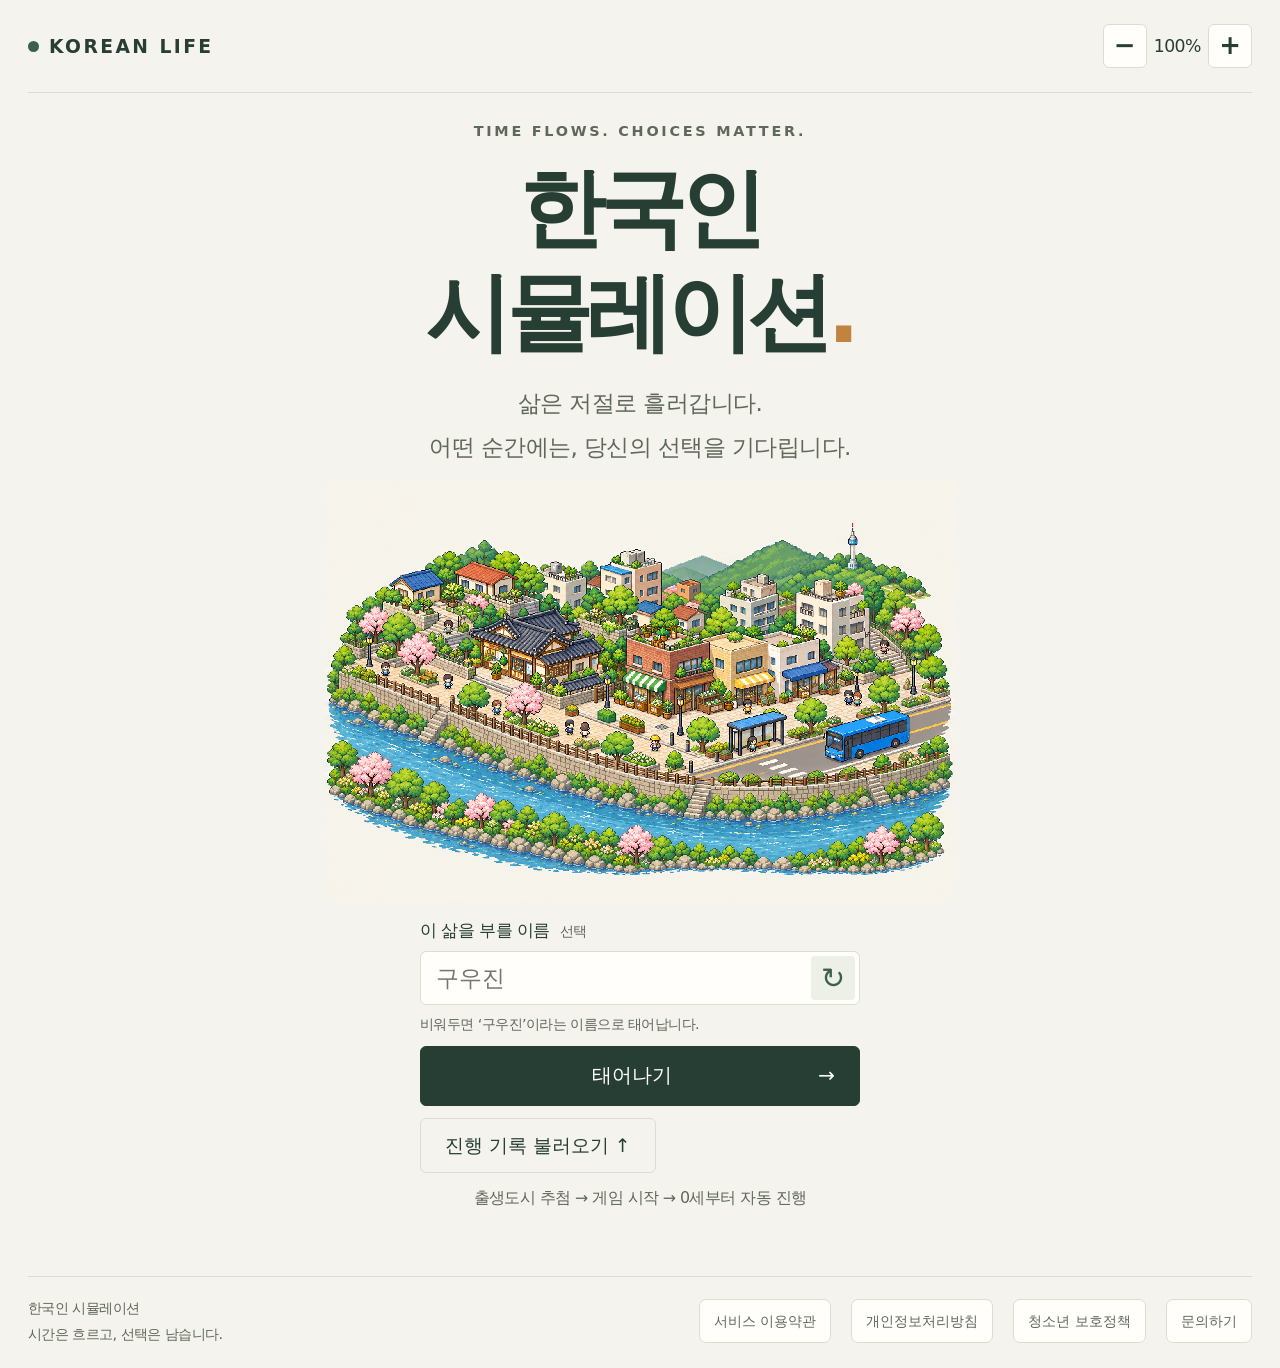
==== site/index.html @ 022fb3e0 "fix: publish reviewed gameplay corrections" ====
<!doctype html>
<html lang="ko"><head><meta charset="utf-8"><meta name="viewport" content="width=device-width,initial-scale=1,viewport-fit=cover"><meta name="theme-color" content="#f5f3ed"><meta name="description" content="시간은 흐르고, 선택은 삶을 바꿉니다. 한국에서 살아가는 자동 진행 인생 시뮬레이션."><title>한국인 시뮬레이션 · Korean Life</title><link rel="stylesheet" href="./style.css?v=review-20261024"><link rel="stylesheet" href="./text-size.css?v=review-20261024"><link rel="stylesheet" href="./life-scene.css?v=review-20261024"><link rel="stylesheet" href="./responsive.css?v=review-20261024"><link rel="stylesheet" href="./career-browser.css?v=review-20261024"><link rel="stylesheet" href="./employment-browser.css?v=review-20261024"><link rel="stylesheet" href="./life-tools.css?v=review-20261024"><link rel="stylesheet" href="./family.css?v=review-20261024"><link rel="stylesheet" href="./household.css?v=review-20261024"><link rel="stylesheet" href="./daily-layout.css?v=review-20261024"><link rel="stylesheet" href="./decision-dialog.css?v=review-20261024"><link rel="stylesheet" href="./economy-ui.css?v=review-20261024"><link rel="stylesheet" href="./save-transfer.css?v=review-20261024"><link rel="stylesheet" href="./formed-family.css?v=review-20261024"><link rel="stylesheet" href="./investment.css?v=review-20261024"><link rel="stylesheet" href="./mobile-dashboard.css?v=review-20261024"><link rel="stylesheet" href="./debt.css?v=review-20261024"><link rel="stylesheet" href="./ux-improvements.css?v=review-20261024"><link rel="stylesheet" href="./focused-life.css?v=review-20261024"><link rel="stylesheet" href="./choice-recommendations.css?v=review-20261024"><link rel="stylesheet" href="./history-digest.css?v=review-20261024"></head>
<body><header><a class="brand" href="./" aria-label="처음으로"><span class="brand-dot"></span>KOREAN LIFE</a><div id="text-size-controls"></div><button class="secondary header-action" id="careers" type="button" aria-haspopup="dialog" disabled>직업 찾아보기</button><button class="secondary header-action" id="about" type="button" aria-haspopup="dialog">서비스 안내</button></header>
<main><section id="asset-load-panel" class="asset-load-panel" role="status"><p id="asset-load-status" aria-live="polite">게임 자료를 준비하고 있습니다.</p><div class="asset-load-actions"><button id="asset-load-retry" class="secondary" type="button" hidden>실패한 자료 다시 받기</button><button id="asset-load-dismiss" class="quiet" type="button" hidden>게임 계속 보기</button></div></section><div id="progress-notices" tabindex="-1" aria-label="진행과 저장 안내"></div><section id="welcome" class="welcome"><div class="eyebrow">TIME FLOWS. CHOICES MATTER.</div><h1>한국인<br>시뮬레이션<span>.</span></h1><p class="intro">삶은 저절로 흘러갑니다.<br>어떤 순간에는, 당신의 선택을 기다립니다.</p><figure class="hero-illustration"><img src="./assets/korean-neighborhood-fullshot-v3.png" width="1536" height="1024" alt="한옥과 동네 가게, 아파트와 나무가 어우러진 강과 양쪽 강둑 전체가 보이는 가상 한국 동네의 도트 픽셀아트 풀샷" fetchpriority="high"></figure>
<div class="start-box"><label for="name">이 삶을 부를 이름 <span>선택</span></label><div class="name-entry"><input id="name" maxlength="16" placeholder="" autocomplete="off" aria-describedby="name-hint"><button class="name-shuffle" id="suggest-name" aria-label="무작위 한글 이름 다시 추천">↻</button></div><p class="name-hint" id="name-hint"></p><div class="start-actions"><button class="primary" id="start" disabled>태어나기 <span>→</span></button><button class="secondary" id="resume" hidden>이전 삶 이어하기</button></div><div class="save-start-actions"><button id="import-save" type="button" class="secondary" aria-haspopup="dialog" disabled>진행 기록 불러오기 ↑</button></div><p class="small">출생도시 추첨 → 게임 시작 → 0세부터 자동 진행</p></div></section>
<section id="birth" class="birth" hidden aria-busy="false" aria-label="출생도시 추첨">
<div class="city-stage"><div class="city-map-wrap"><svg id="city-map" viewBox="0 0 320 240" role="img" aria-labelledby="city-map-title"><title id="city-map-title">출생도시 행정구역 지도</title><image id="city-map-shape" x="0" y="0" width="320" height="240" preserveAspectRatio="xMidYMid meet"></image></svg></div><div class="city-label"><p id="birth-region" class="birth-region">대한민국 어딘가에서</p><h1 id="city-reel" aria-live="off">어디에서 태어날까요?</h1><span class="city-stage-caption" id="birth-name">당신의 첫 번째 주소</span><p class="birth-current-area" id="birth-current-area" hidden></p></div></div>
<div id="birth-result" hidden><div class="birth-stats"><div><span id="birth-probability-label">추첨 확률 · 평균 조출생률 기준</span><strong id="birth-probability"></strong></div><div><span id="birth-weight-label">평균 조출생률 · 주민 1,000명당</span><strong id="birth-population"></strong></div></div>
<div class="birth-details"><div class="birth-details-top"><h2>이 도시를 알아보면</h2></div><p id="birth-features" class="birth-feature-copy"></p></div>
<details class="birth-method"><summary><span id="birth-source-date"></span> · 확률 계산과 집계 기준</summary><p id="birth-method"></p><p>2025년 통계 구역을 사용합니다. 특별·광역시는 구·군 단위, 일반 도는 시·군 단위이며 세종은 1곳, 제주는 행정시 2곳입니다. 인천은 기존 중구·동구·서구를 포함합니다.</p></details>
<button class="primary begin-life" id="begin-life" disabled>게임 시작 <span>→</span></button></div><div class="birth-actions"><button id="birth-redraw" class="quiet" type="button" disabled>다시 추첨하기</button><button id="birth-back" class="quiet birth-back" type="button">시작 화면으로 돌아가기</button></div></section>
<section id="game" hidden>
<div class="clockbar" id="clockbar"><div class="clock-state"><span class="live-dot" id="live-dot"></span><strong id="clock-status">삶이 흐르는 중</strong><button id="clock-help" type="button" class="secondary" hidden></button></div><div class="clock-actions"><button id="pause" class="control">Ⅱ 일시정지</button><div class="speed-group" role="group" aria-label="진행 속도"><button class="speed" data-speed="1" aria-pressed="true">x1</button><button class="speed" data-speed="2" aria-pressed="false">x2</button><button class="speed" data-speed="5" aria-pressed="false">x5</button></div><button id="next" class="control next" type="button">다음 갈림길까지 →</button></div></div>
<div class="journey-meta"><span id="chapter"></span><span id="progress-label"></span></div><div class="progress"><div id="progress"></div></div>
<div class="focused-toolbar"><button id="current-life-task" class="primary" type="button" hidden></button><button id="life-manage-open" class="secondary" type="button" aria-haspopup="dialog">삶 관리</button><button id="all-records-open" class="quiet" type="button" aria-haspopup="dialog">전체 기록</button></div><aside id="milestone-guide" class="milestone-guide" hidden><p id="guide-copy"></p><button id="guide-dismiss" class="quiet" type="button" aria-label="안내 접기">알겠어요</button></aside><div id="injury-care-reminder" class="decision-reminder" hidden><span>부상 대응을 선택할 때까지 시간은 멈춰 있어요.</span><button id="injury-care-reopen" class="secondary" type="button" aria-haspopup="dialog" aria-controls="injury-care-dialog" aria-expanded="false">부상 대응 다시 열기 ›</button></div><div id="decision-reminder" class="decision-reminder" hidden><span>선택할 때까지 시간은 멈춰 있어요.</span><button id="decision-reopen" class="secondary" type="button" aria-haspopup="dialog" aria-controls="decision-dialog" aria-expanded="false">갈림길 다시 열기 ›</button></div><div class="game-grid game-layout"><section class="focused-current"><aside class="profile" aria-label="인물 정보"><div class="profile-identity"><div class="person-heading"><h2 id="person"></h2><span id="person-gender" class="person-gender"></span></div><p id="origin"></p><div class="age"><strong id="age">0</strong><div><b>세</b><span id="month">0개월</span></div></div></div>
<section id="profile-details" class="profile-details" data-default-open="false"><button id="profile-details-toggle" class="profile-details-toggle" type="button" aria-expanded="false" aria-controls="profile-details-content"><span>상태 및 수치 보기</span><span class="details-chevron" aria-hidden="true">⌄</span></button><div id="profile-details-content" class="profile-details-content" hidden><ul id="status-tags"></ul><dl class="life-context"><div><dt>직업</dt><dd id="job"></dd><small id="employment"></small></div><div><dt>현재 거주지</dt><dd id="residence"></dd><small id="housing"></small></div><div><dt>학업</dt><dd><ul id="education"></ul></dd></div></dl>
<ul class="small" id="labor-summary"></ul><p class="small" id="seed"></p><div class="profile-actions"><button class="quiet" id="restart">시작 화면</button><button class="quiet" id="quick-download">진행 기록 저장 ↓</button><button class="quiet" id="game-import-save" type="button" aria-haspopup="dialog" disabled>기록 불러오기·백업 ↑</button></div></div></section></aside><section class="daily-life-panel" aria-label="지금의 일상과 삶의 초점"><section id="life-scene" aria-label="지금 삶의 도트 장면"></section><div class="daily-stats" tabindex="0" role="group" aria-label="건강 만족 배움 관계"><div><span id="health-label">건강</span><strong id="health"></strong><meter id="health-meter" aria-labelledby="health-label" min="0" max="100"></meter></div><div><span id="joy-label">만족</span><strong id="joy"></strong><meter id="joy-meter" aria-labelledby="joy-label" min="0" max="100"></meter></div><div><span id="learn-label">배움</span><strong id="learn"></strong><meter id="learn-meter" aria-labelledby="learn-label" min="0" max="100"></meter></div><div><span id="bond-label">관계</span><strong id="bond"></strong><meter id="bond-meter" aria-labelledby="bond-label" min="0" max="100"></meter></div></div><section class="cash-glance" aria-label="내 소지금"><div><span>내 소지금</span><strong id="personal-cash"></strong><small id="cash-month-change"></small></div><button id="cash-details-open" class="quiet" type="button" aria-haspopup="dialog">내역 보기 ›</button></section><section class="focus-panel"><details id="focus-options"><summary><span>삶의 초점 · <strong id="current-focus-label">균형</strong></span><span class="focus-change-label">변경</span></summary><div class="focus-group" role="group" aria-label="삶의 초점" aria-describedby="focus-description"><button data-focus="balance" aria-pressed="true">균형</button><button data-focus="learning" aria-pressed="false">배움</button><button data-focus="career" aria-pressed="false">일과 성장</button><button data-focus="health" aria-pressed="false">건강</button><button data-focus="relationships" aria-pressed="false">사람들</button></div></details><p id="focus-description" hidden></p><ul id="focus-effects" class="focus-effects" aria-live="polite"></ul></section><section id="health-status-panel" class="health-status-panel" hidden><h3>몸 상태</h3><dl id="health-status-facts" class="finance-facts"></dl><details id="health-history"><summary>부상·회복 기록</summary><ol id="health-history-list" class="health-history-list"></ol></details></section></section></section>
<section id="change-card" class="change-card" hidden><span class="eyebrow">나의 선택이 남긴 변화</span><ul id="changes"></ul></section>

<aside class="recent-panel" aria-labelledby="recent-title"><h3 id="recent-title">최근 소식</h3><ol id="recent-important"></ol><p id="recent-empty" class="small">새로운 일상이 시작되고 있어요.</p></aside>
</div><dialog id="life-manager" class="focused-dialog" aria-labelledby="manager-title"><div class="dialog-top"><h2 id="manager-title" tabindex="-1">삶 관리</h2><button id="manager-close" class="dialog-close" type="button" aria-label="삶 관리 닫기">×</button></div><div class="manager-body"><nav class="manager-tabs" role="tablist" aria-label="관리 분류"><button id="manager-tab-learning" data-manager-group="learning" role="tab" aria-controls="manager-panel-learning" type="button">학업·일</button><button id="manager-tab-living" data-manager-group="living" role="tab" aria-controls="manager-panel-living" type="button">생활</button><button id="manager-tab-family" data-manager-group="family" role="tab" aria-controls="manager-panel-family" type="button">가족</button><button id="manager-tab-assets" data-manager-group="assets" role="tab" aria-controls="manager-panel-assets" type="button">재산</button></nav><section id="manager-panel-learning" data-manager-panel="learning" class="manager-panel" role="tabpanel" aria-labelledby="manager-tab-learning"></section><section id="manager-panel-living" data-manager-panel="living" class="manager-panel" role="tabpanel" aria-labelledby="manager-tab-living"></section><section id="manager-panel-family" data-manager-panel="family" class="manager-panel" role="tabpanel" aria-labelledby="manager-tab-family"></section><section id="manager-panel-assets" data-manager-panel="assets" class="manager-panel" role="tabpanel" aria-labelledby="manager-tab-assets"></section><div id="manager-help"></div><details class="manager-person"><summary>내 상태 자세히 보기</summary><div id="manager-profile"></div></details><details class="manager-record-menu"><summary>기록·저장</summary><div id="manager-save-actions"></div><button id="manager-records-open" class="secondary" type="button">돈의 기록 보기 ›</button></details><details id="life-actions" class="action-drawer" hidden><summary>선택 메뉴 <span id="life-actions-hint">학업 · 가족 · 취미 · 일</span></summary><div class="life-actionbar" role="group" aria-label="일과 능력에 관한 선택"><span class="life-action-label">삶의 선택</span><button id="education-manage" class="quiet" type="button" aria-haspopup="dialog" disabled>학업 관리 ›</button><button class="primary life-action-button" id="employment-open" type="button" aria-haspopup="dialog" disabled>취업·이직</button><button class="secondary life-action-button" id="training-open" type="button" aria-haspopup="dialog" disabled>자격·능력 훈련</button><button id="formed-family-open" type="button" class="secondary life-action-button" aria-haspopup="dialog">결혼·자녀</button><button id="family-open" class="control" type="button" aria-haspopup="dialog">가족 정보</button><button id="spending-open" class="secondary life-action-button" type="button" aria-haspopup="dialog" disabled>돈쓰기</button><button id="hobbies-open" class="secondary life-action-button" type="button" aria-haspopup="dialog" disabled>취미활동</button><button id="military-info-open" class="secondary life-action-button" type="button" aria-haspopup="dialog" hidden>복무 정보</button></div><details id="future-actions" class="future-actions"><summary>앞으로의 선택</summary><ul id="future-actions-list"></ul></details></details><section id="later-life-card" class="decision-recommendation" hidden></section></div></dialog><dialog id="records-dialog" class="focused-dialog records-dialog" aria-labelledby="records-title"><div class="dialog-top"><h2 id="records-title" tabindex="-1">삶의 기록</h2><button id="records-close" class="dialog-close" type="button" aria-label="삶의 기록 닫기">×</button></div><aside class="history-rail" aria-label="생활과 돈의 기록"><section class="timeline-panel" id="timeline-panel" aria-labelledby="timeline-title" tabindex="0"><div class="panel-title"><h3 id="timeline-title">흘러온 시간</h3><span id="history-count"></span></div><ol id="life-feed" class="life-feed"></ol><button class="secondary more" id="more-history" type="button" hidden>이전 기록 더 보기 ↓</button></section><section class="finance-panel" id="finance-panel" aria-labelledby="finance-title" tabindex="0"><div class="panel-title"><h3 id="finance-title">돈의 기록</h3><span id="money-history-count"></span></div><dl id="finance-overview" class="finance-facts"><div><dt>내 소지금</dt><dd id="cash-wallet"></dd></div><div><dt><button id="property-open-title" class="finance-asset-link" type="button" data-investment-tab="property" aria-haspopup="dialog">부동산</button></dt><dd><button id="property-wallet" class="finance-asset-link" type="button" data-investment-tab="property" aria-haspopup="dialog"></button></dd></div><div><dt><button id="investment-open-title" class="finance-asset-link" type="button" data-investment-tab="stock" aria-haspopup="dialog">투자 (주식·펀드)</button></dt><dd><button id="investment-wallet" class="finance-asset-link" type="button" data-investment-tab="stock" aria-haspopup="dialog"></button></dd></div><div><dt>대출금</dt><dd><button id="debt-balance" class="finance-asset-link" type="button" aria-haspopup="dialog" aria-label="대출금 확인 및 상환"></button></dd></div><div><dt>연봉</dt><dd id="income"></dd></div><div><dt>생활비</dt><dd id="living-cost"></dd></div></dl><ol id="money-feed" class="life-feed"></ol><button class="secondary more" id="more-money-history" type="button" hidden>이전 돈 기록 더 보기 ↓</button></section></aside></dialog></section>
<section id="ending" class="ending" hidden><figure class="ending-illustration"><img src="./assets/korean-neighborhood-fullshot-v3.png" width="1536" height="1024" alt="강과 양쪽 강둑 전체가 보이는 한국 동네 도트 픽셀아트 풀샷" loading="lazy"></figure><div class="eyebrow">A LIFE, IN YOUR OWN WORDS</div><p class="ending-age" id="ending-age">삶을 돌아보며</p><h1 id="ending-title"></h1><p id="ending-text"></p><div id="ending-metrics" class="ending-metrics"></div><p id="ending-cause" class="ending-cause" hidden></p><section id="ending-health-panel" class="ending-health-panel" hidden><h3>부상·회복 기록</h3><ol id="ending-health-history" class="health-history-list"></ol><section id="ending-service-settlement" hidden><h4>군복무 적금 정산</h4><dl id="ending-service-settlement-facts" class="finance-facts"></dl></section></section><div id="tags" class="tags"></div><div class="ending-actions"><button id="ending-family-open" class="secondary" type="button" aria-haspopup="dialog">가족 정보</button><button class="primary" id="again">다른 삶 살아보기 →</button><button class="secondary" id="download">나의 이야기 저장 ↓</button><button class="secondary" id="ending-import-save" type="button" aria-haspopup="dialog" disabled>기록 불러오기·백업 ↑</button></div><details class="timeline"><summary>한평생의 기록 펼치기</summary><p id="ending-history-count" class="small"></p><ol id="ending-history"></ol><button id="ending-more-history" class="secondary" type="button" hidden>이전 기록 더 보기 ↓</button></details></section><p id="message" role="status" class="message"></p></main>
<footer><div class="footer-brand"><span>한국인 시뮬레이션</span><span>시간은 흐르고, 선택은 남습니다.</span></div><nav class="footer-policies" aria-label="하단 서비스 정책"><button class="quiet" id="footer-terms" data-policy="terms">서비스 이용약관</button><button class="quiet" id="footer-privacy" data-policy="privacy">개인정보처리방침</button><button class="quiet" id="footer-youth" data-policy="youth">청소년 보호정책</button><button class="quiet" id="footer-contact" data-policy="contact">문의하기</button></nav></footer>
<dialog id="military-info" class="life-tools-dialog" aria-labelledby="military-info-title"><div class="dialog-top"><h2 id="military-info-title" tabindex="-1">복무 정보</h2><button id="military-info-close" class="dialog-close" type="button" aria-label="복무 정보 닫기">×</button></div><div class="life-tool-body"><section id="military-career-summary" hidden><h3>현재 복무 상태</h3><dl id="military-career-facts" class="finance-facts"></dl></section><p id="military-provided-note" class="small" hidden>복무 중 숙식 제공</p><section id="military-pay-summary" class="military-savings" hidden><h4>군 복무 월급</h4><dl id="military-pay-facts" class="finance-facts"></dl><section id="military-payment" hidden><h5>최근 지급 명세</h5><dl id="military-payment-facts" class="finance-facts"></dl></section></section><section id="military-savings-summary" class="military-savings" hidden><h4>군복무 적금</h4><dl id="military-account-facts" class="finance-facts"></dl><section id="military-settlement" hidden><h5 id="military-settlement-title">전역 정산 내역</h5><dl id="military-settlement-facts" class="finance-facts"></dl></section></section></div><section id="service-review-panel" hidden></section></dialog>
<dialog id="decision-dialog" class="decision-dialog" aria-modal="true" aria-labelledby="event-title" aria-describedby="event-text"><div class="decision-dialog-top"><span>삶의 갈림길</span><button id="decision-fold" type="button" class="secondary">− 잠시 접고 게임 보기</button></div><section class="story-card" id="story-card"><div class="card-meta"><span class="card-number" id="card-number"></span><span class="card-state" id="card-state"></span></div><h2 id="event-title" tabindex="-1"></h2><p id="event-text"></p><div id="choices"></div><p id="decision-error" role="alert"></p><div class="flow-note" id="flow-note"><span class="flow-line"></span><span id="flow-copy">다음 계절로 이어지고 있습니다.</span></div></section></dialog>
<dialog id="info" aria-labelledby="policy-title"><div class="dialog-top"><h2 id="policy-title" tabindex="-1">서비스 이용약관</h2><button class="dialog-close" id="close-info" aria-label="팝업 닫기">×</button></div><nav class="policy-tabs" aria-label="서비스 정책"><button data-policy="terms" aria-pressed="true">이용약관</button><button data-policy="privacy" aria-pressed="false">개인정보</button><button data-policy="youth" aria-pressed="false">청소년 보호</button><button data-policy="contact" aria-pressed="false">문의하기</button></nav><div class="policy-content"><div id="policy-copy"></div><section id="terms-appendix"><p>이 게임은 실제 공개 자료와 별도로 만든 가상 규칙을 함께 사용합니다. 사람의 인생을 통계로 판정하거나 성공 순위를 매기지 않습니다.</p><h3>현재 실제 자료가 쓰이는 곳</h3><ul id="source-list"></ul><p id="birth-definition"></p><h3>게임을 위해 정한 값</h3><p>가구 배경, 자동 사건의 빈도, 진학·직업·이사 경로, 소득·생활비·돌봄 비용, 건강·관계 점수와 생활 초점의 효과는 모두 게임용 가정입니다. 시간은 월 단위로 흐르며 중요한 갈림길에서 멈춥니다. 새 삶은 나이대에 진입할 때 국내 생명표의 연간 사망확률 평균으로 가상 사망 여부를 한 번 추첨합니다. 사망 또는 사용자 요청으로 정한 120세 게임 상한에서 마칩니다. 과거 저장 기록은 기존 종료 규칙을 유지합니다. 성별·입영 자격·학교 합격 확률·구체적 질병·개인의 실제 수명·세금·연금을 판정하지 않습니다.</p><p>등록금은 공개 연간 평균과 전공별 게임 배율을 적용해 재학 중 매월 반영합니다. 학업 기간은 경로별 48개월 또는 72개월이며, 복무·학비 준비 휴학 중에는 학업과 납부를 멈춥니다. 장학금·물가 변화는 반영하지 않습니다. 복무 경로는 대상자라는 게임 가정입니다.</p><h3>지도와 삽화</h3><ul id="map-source-list"></ul><p>화면의 동네 삽화는 AI로 생성한 도트 픽셀아트의 가상 풍경입니다. 진행 장면의 캐릭터·복장과 대표 배경은 나이·활동·거주지에 맞춰 바뀌는 연출이며 실제 인물·도시 사진을 뜻하지 않습니다. 출생도시의 실제 사진을 뜻하지 않습니다.</p><p class="small" id="data-version"></p><section aria-labelledby="runtime-status-title"><h3 id="runtime-status-title">공개 자료 갱신</h3><dl id="runtime-update-facts" class="finance-facts"></dl></section></section><section id="contact-actions" hidden><div class="contact-card"><span>운영자</span><strong id="contact-operator"></strong><span>문의 이메일</span><strong id="contact-email"></strong></div><p id="contact-channel-note"></p><a id="contact-mail" class="primary contact-mail" hidden>이메일로 문의하기 ›</a><label class="contact-template-label" for="contact-template">문의 양식</label><textarea id="contact-template" readonly rows="7" aria-describedby="contact-status"></textarea><button class="secondary" id="copy-contact">문의 양식 복사</button><p id="contact-status" class="small" role="status"></p></section></div></dialog>
<dialog id="injury-care-dialog" class="decision-dialog" aria-modal="true" aria-labelledby="injury-care-title" aria-describedby="injury-care-description"><div class="decision-dialog-top"><span>부상 대응</span><button id="injury-care-fold" type="button" class="secondary">− 잠시 접고 게임 보기</button></div><section class="story-card"><h2 id="injury-care-title" tabindex="-1">몸을 돌볼 시간</h2><p id="injury-care-description"></p><div id="injury-care-choices"></div><p id="injury-care-error" role="alert"></p></section></dialog><script type="module" src="./app.mjs?v=review-20261024"></script></body></html>
---- site/style.css ----
:root{--bg:#f5f3ed;--paper:#fffefb;--ink:#263e33;--muted:#5e685b;--line:#dddcd2;--gold:#c2833e;--green:#3c604d}*{box-sizing:border-box}body{margin:0;background:var(--bg);color:var(--ink);font-family:'Pretendard','Noto Sans KR','Malgun Gothic',system-ui,sans-serif;letter-spacing:-.025em}button,input{font:inherit}button,a{-webkit-tap-highlight-color:transparent}button{cursor:pointer}button:disabled{cursor:wait;opacity:.5}a{color:inherit}header{max-width:1160px;margin:auto;padding:28px 36px;display:flex;justify-content:space-between;align-items:center;border-bottom:1px solid var(--line)}.brand{display:flex;gap:10px;align-items:center;font-size:calc(13px * var(--base-text-scale,1.44) * var(--user-text-scale,1));font-weight:800;letter-spacing:.13em;text-decoration:none}.brand-dot{background:var(--green);width:11px;height:11px;border-radius:50%}.quiet{border:0;background:transparent;color:var(--muted);font-size:calc(12px * var(--base-text-scale,1.44) * var(--user-text-scale,1));padding:8px 0;text-decoration:none}.quiet:hover{color:var(--ink)}main{max-width:1088px;margin:auto;padding:48px 0 58px}h1,h2,p{margin-top:0}.eyebrow{font-size:calc(10px * var(--base-text-scale,1.44) * var(--user-text-scale,1));letter-spacing:.19em;font-weight:700;color:var(--muted)}.welcome{text-align:center;max-width:680px;margin:auto}.welcome h1{font-size:calc(clamp(44px,7vw,72px) * var(--base-text-scale,1.44) * var(--user-text-scale,1));line-height:1.18;font-weight:700;letter-spacing:-.065em;margin:26px 0 23px}.welcome h1 span{color:var(--gold)}.intro{font-size:calc(16px * var(--base-text-scale,1.44) * var(--user-text-scale,1));line-height:1.9;color:var(--muted)}.city{width:100%;max-width:560px;margin:-8px auto 16px;color:var(--ink)}.city svg{display:block;width:100%;height:140px}.start-box{max-width:390px;margin:auto}label{font-size:calc(12px * var(--base-text-scale,1.44) * var(--user-text-scale,1));text-align:left;display:block;margin-bottom:9px}label span{font-size:calc(10px * var(--base-text-scale,1.44) * var(--user-text-scale,1));color:var(--muted);margin-left:5px}input{width:100%;padding:12px 15px;border:1px solid var(--line);border-radius:6px;background:var(--paper);color:var(--ink);outline-offset:3px}.start-actions{display:grid;gap:9px;margin-top:12px}.primary{background:var(--ink);color:var(--paper);border:1px solid var(--ink);padding:15px 24px;border-radius:6px;font-size:calc(14px * var(--base-text-scale,1.44) * var(--user-text-scale,1));transition:background .2s}.primary:hover{background:#456451}.primary span{float:right}.secondary{background:transparent;border:1px solid var(--line);padding:14px 24px;border-radius:6px;color:var(--ink);font-size:calc(13px * var(--base-text-scale,1.44) * var(--user-text-scale,1))}.secondary:hover{background:#e9e9df}.small{font-size:calc(11px * var(--base-text-scale,1.44) * var(--user-text-scale,1));color:var(--muted);line-height:1.7;margin-top:12px}.mode{font-size:calc(11px * var(--base-text-scale,1.44) * var(--user-text-scale,1));color:var(--muted);line-height:1.8;margin:30px auto 0;max-width:520px}.journey-meta{display:flex;justify-content:space-between;font-size:calc(12px * var(--base-text-scale,1.44) * var(--user-text-scale,1));color:var(--muted);margin-bottom:12px}.progress{height:3px;background:#e2e3d8;margin-bottom:36px;border-radius:3px}.progress div{height:100%;background:var(--green);transition:width .4s}.game-grid{display:grid;grid-template-columns:230px 1fr;gap:55px}.profile{padding:18px 0}.profile h2{font-size:calc(25px * var(--base-text-scale,1.44) * var(--user-text-scale,1));margin:14px 0 9px;word-break:break-all}.profile>p{font-size:calc(12px * var(--base-text-scale,1.44) * var(--user-text-scale,1));color:var(--muted);line-height:1.8}.age{margin:30px 0;display:flex;align-items:baseline;gap:8px}.age strong{font-size:calc(66px * var(--base-text-scale,1.44) * var(--user-text-scale,1));line-height:1;font-weight:500;letter-spacing:-.07em}.age span{font-size:calc(11px * var(--base-text-scale,1.44) * var(--user-text-scale,1));color:var(--muted)}.metrics{border-top:1px solid var(--line)}.metrics>div{display:grid;grid-template-columns:1fr 1fr;align-items:center;border-bottom:1px solid var(--line);padding:15px 0;gap:8px}.metrics span{font-size:calc(11px * var(--base-text-scale,1.44) * var(--user-text-scale,1));color:var(--muted)}.metrics strong{font-size:calc(14px * var(--base-text-scale,1.44) * var(--user-text-scale,1));text-align:right;font-weight:600}meter{width:100%;height:4px;grid-column:1/3}meter::-webkit-meter-bar{background:#e2e4d8;border:none;border-radius:4px}meter::-webkit-meter-optimum-value{background:#6b8974}.story-card{border:1px solid var(--line);border-radius:10px;background:var(--paper);padding:42px;min-height:475px}.card-number{font-size:calc(11px * var(--base-text-scale,1.44) * var(--user-text-scale,1));color:var(--gold);letter-spacing:.1em}.story h2{font-size:calc(28px * var(--base-text-scale,1.44) * var(--user-text-scale,1));letter-spacing:-.04em;margin:22px 0 18px}.story-card>p{font-size:calc(14px * var(--base-text-scale,1.44) * var(--user-text-scale,1));color:#74796e;line-height:1.9;word-break:keep-all}.choice{display:flex;text-align:left;align-items:center;justify-content:space-between;gap:10px;padding:17px 18px;background:transparent;border:1px solid var(--line);border-radius:6px;width:100%;margin-top:11px;color:var(--ink);transition:all .16s}.choice:hover{border-color:var(--green);background:#f2f5ee;transform:translateY(-1px)}.choice b{font-size:calc(13px * var(--base-text-scale,1.44) * var(--user-text-scale,1));display:block;font-weight:600}.choice small{font-size:calc(10px * var(--base-text-scale,1.44) * var(--user-text-scale,1));display:block;color:var(--muted);line-height:1.6;margin-top:5px}.choice>span:last-child{font-size:calc(18px * var(--base-text-scale,1.44) * var(--user-text-scale,1));color:#8d9b8c}.choice-note{text-align:center;font-size:calc(10px * var(--base-text-scale,1.44) * var(--user-text-scale,1))!important;margin-top:22px;margin-bottom:0}.timeline{margin-top:24px;border-top:1px solid var(--line);padding-top:18px}.timeline summary{font-size:calc(12px * var(--base-text-scale,1.44) * var(--user-text-scale,1));cursor:pointer;color:var(--muted)}.timeline ol{list-style:none;padding:0}.timeline li{font-size:calc(12px * var(--base-text-scale,1.44) * var(--user-text-scale,1));display:grid;grid-template-columns:50px 1fr;gap:15px;padding:13px 0;border-bottom:1px solid var(--line);line-height:1.7}.timeline li span{color:var(--muted)}.timeline li b{font-weight:500}.ending{max-width:720px;margin:auto;text-align:center}.ending-age{font-size:calc(14px * var(--base-text-scale,1.44) * var(--user-text-scale,1));color:var(--muted);margin-top:30px}.ending h1{font-size:calc(42px * var(--base-text-scale,1.44) * var(--user-text-scale,1));line-height:1.5;letter-spacing:-.05em;margin:16px 0 20px}.ending>p{color:var(--muted);font-size:calc(14px * var(--base-text-scale,1.44) * var(--user-text-scale,1));line-height:1.9}.ending-metrics{display:grid;grid-template-columns:repeat(4,1fr);gap:15px;margin:32px 0;padding:26px 0;border-block:1px solid var(--line)}.ending-metrics span{display:block;font-size:calc(11px * var(--base-text-scale,1.44) * var(--user-text-scale,1));color:var(--muted)}.ending-metrics strong{display:block;font-size:calc(22px * var(--base-text-scale,1.44) * var(--user-text-scale,1));margin-top:9px}.tags{display:flex;flex-wrap:wrap;justify-content:center;gap:7px}.tags span{background:#e7eadf;padding:7px 11px;border-radius:20px;font-size:calc(10px * var(--base-text-scale,1.44) * var(--user-text-scale,1))}.ending-actions{display:flex;justify-content:center;gap:12px;margin:30px 0}.ending .timeline{text-align:left}.message{font-size:calc(12px * var(--base-text-scale,1.44) * var(--user-text-scale,1));text-align:center;color:var(--muted);margin:20px 0 0}footer{max-width:1160px;border-top:1px solid var(--line);margin:auto;padding:22px 36px;display:flex;justify-content:space-between;align-items:center;gap:20px;color:var(--muted);font-size:calc(10px * var(--base-text-scale,1.44) * var(--user-text-scale,1))}dialog{border:1px solid var(--line);border-radius:10px;color:var(--ink);background:var(--paper);padding:30px;max-width:660px;width:calc(100% - 32px);max-height:85vh}dialog::backdrop{background:#203c2f66;backdrop-filter:blur(3px)}dialog p,dialog li{font-size:calc(12px * var(--base-text-scale,1.44) * var(--user-text-scale,1));line-height:1.9;color:#697466}dialog h3{font-size:calc(13px * var(--base-text-scale,1.44) * var(--user-text-scale,1));margin:24px 0 10px}.dialog-top{display:flex;align-items:center;justify-content:space-between;gap:20px}.dialog-top h2{font-size:calc(20px * var(--base-text-scale,1.44) * var(--user-text-scale,1));margin:0}button:focus-visible,a:focus-visible,input:focus-visible,summary:focus-visible{outline:3px solid #b79156;outline-offset:4px}[hidden]{display:none!important}@media(max-width:800px){header{padding:20px}main{padding:35px 20px 45px}.game-grid{grid-template-columns:1fr;gap:22px}.profile{padding:0;display:grid;grid-template-columns:1fr auto;gap:0 20px}.profile .eyebrow{grid-column:1}.profile h2{margin:10px 0 5px;font-size:calc(20px * var(--base-text-scale,1.44) * var(--user-text-scale,1))}.profile>p{margin:0}.age{grid-row:1/4;grid-column:2;margin:0;align-items:center}.age strong{font-size:calc(48px * var(--base-text-scale,1.44) * var(--user-text-scale,1))}.age span{max-width:40px;line-height:1.5}.metrics{grid-column:1/3;display:grid;grid-template-columns:repeat(4,1fr);gap:16px;margin-top:20px}.metrics>div{display:flex;flex-direction:column;align-items:flex-start;padding:13px 0;gap:8px;position:relative}.metrics strong{font-size:calc(12px * var(--base-text-scale,1.44) * var(--user-text-scale,1))}.metrics meter{height:3px}.profile .small{margin-top:12px;font-size:calc(9px * var(--base-text-scale,1.44) * var(--user-text-scale,1))}.profile #restart{text-align:right}.story-card{padding:28px 22px;min-height:440px}.story h2{font-size:calc(25px * var(--base-text-scale,1.44) * var(--user-text-scale,1));margin:18px 0}.story-card>p{font-size:calc(13px * var(--base-text-scale,1.44) * var(--user-text-scale,1))}.progress{margin-bottom:24px}.ending h1{font-size:calc(30px * var(--base-text-scale,1.44) * var(--user-text-scale,1))}.ending-metrics{grid-template-columns:repeat(2,1fr)}.ending-actions{flex-direction:column}.welcome h1{font-size:calc(56px * var(--base-text-scale,1.44) * var(--user-text-scale,1))}.city svg{height:115px}footer{padding:20px;gap:10px;flex-wrap:wrap}footer>span:nth-child(2){display:none}}
@media(prefers-reduced-motion:reduce){*{transition:none!important;scroll-behavior:auto!important}}

/* Automatic life dashboard */
main{padding-top:32px}.clockbar{position:sticky;top:0;z-index:4;display:flex;align-items:center;justify-content:space-between;gap:16px;padding:14px 18px;margin-bottom:22px;background:#f5f3edf2;border:1px solid var(--line);border-radius:8px;backdrop-filter:blur(12px)}.clock-state{display:flex;align-items:center;gap:9px;white-space:nowrap}.clock-state strong{font-size:calc(12px * var(--base-text-scale,1.44) * var(--user-text-scale,1));font-weight:600}.live-dot{width:7px;height:7px;border-radius:50%;background:#5e8b65;box-shadow:0 0 0 4px #6d926315;animation:breathe 2s infinite}.live-dot.still{background:var(--gold);animation:none}.clock-actions{display:flex;align-items:center;gap:16px}.control{background:transparent;border:0;padding:7px 3px;font-size:calc(11px * var(--base-text-scale,1.44) * var(--user-text-scale,1));color:var(--ink)}.control:disabled{cursor:default;opacity:.4}.control:hover:not(:disabled){color:var(--gold)}.speed-group{display:flex;border:1px solid var(--line);border-radius:5px;padding:2px;gap:2px}.speed{background:transparent;border:0;border-radius:3px;color:var(--muted);font-size:calc(11px * var(--base-text-scale,1.44) * var(--user-text-scale,1));padding:5px 9px}.speed[aria-pressed=true]{background:var(--ink);color:var(--paper)}.game-grid{grid-template-columns:250px minmax(0,1fr);gap:42px}.age{margin:23px 0;align-items:center;gap:10px}.age>div{display:flex;flex-direction:column;gap:2px}.age>div b{font-size:calc(16px * var(--base-text-scale,1.44) * var(--user-text-scale,1));font-weight:500}.age>div span{font-size:calc(11px * var(--base-text-scale,1.44) * var(--user-text-scale,1))}.profile h2{font-size:calc(24px * var(--base-text-scale,1.44) * var(--user-text-scale,1))}.status-tags{display:flex;gap:5px;flex-wrap:wrap;margin:0 0 18px}.status-tags span{font-size:calc(10px * var(--base-text-scale,1.44) * var(--user-text-scale,1));padding:4px 8px;border-radius:20px;background:#e6ebdf;color:#527051}.life-context{margin:0 0 20px}.life-context>div{padding:10px 0;border-top:1px solid var(--line)}.life-context dt{font-size:calc(10px * var(--base-text-scale,1.44) * var(--user-text-scale,1));color:var(--muted);margin-bottom:5px}.life-context dd{font-size:calc(14px * var(--base-text-scale,1.44) * var(--user-text-scale,1));font-weight:600;margin:0;line-height:1.7}.life-context small{font-size:calc(10px * var(--base-text-scale,1.44) * var(--user-text-scale,1));line-height:1.7;color:var(--muted)}.metrics>div{padding:11px 0}.metrics span small{font-size:calc(8px * var(--base-text-scale,1.44) * var(--user-text-scale,1));opacity:.6;margin-left:3px}.profile-actions{display:flex;justify-content:space-between;gap:10px}.card-meta{display:flex;justify-content:space-between;gap:12px;align-items:center}.card-state{font-size:calc(10px * var(--base-text-scale,1.44) * var(--user-text-scale,1));color:var(--muted);background:#eef0e7;padding:5px 9px;border-radius:15px}.story-card{min-height:245px;padding:32px}.story-card.waiting{border-color:#b6c0ac;background:#fffef9;min-height:430px}.story-card.waiting .card-state{color:#926936;background:#f5edda}.story-card.waiting h2{margin-top:24px}.story h2{font-size:calc(26px * var(--base-text-scale,1.44) * var(--user-text-scale,1))}.story-card>p{font-size:calc(13px * var(--base-text-scale,1.44) * var(--user-text-scale,1))}.flow-note{display:flex;gap:12px;align-items:center;font-size:calc(11px * var(--base-text-scale,1.44) * var(--user-text-scale,1));color:var(--muted);margin-top:24px;padding-top:20px;border-top:1px solid var(--line);line-height:1.8}.flow-line{height:4px;width:28px;border-radius:3px;background:linear-gradient(90deg,#dce5d6,#587e5e,#dce5d6);background-size:200% 100%;animation:flow 1.7s linear infinite;flex-shrink:0}.flow-note.stopped .flow-line{animation:none;background:#c9c9bc}.change-card{padding:20px 23px;background:#eaf0e2;border:1px solid #d7e1cc;border-radius:8px;margin-top:16px}.change-card .eyebrow{font-size:calc(9px * var(--base-text-scale,1.44) * var(--user-text-scale,1));color:#5e7758}.change-card ul{list-style:none;padding:0;margin:10px 0 0;display:flex;flex-wrap:wrap;gap:7px 14px;font-size:calc(11px * var(--base-text-scale,1.44) * var(--user-text-scale,1));line-height:1.8}.focus-panel,.timeline-panel{margin-top:26px;padding-top:22px;border-top:1px solid var(--line)}.panel-title{display:flex;justify-content:space-between;align-items:center;gap:10px}.panel-title h3{font-size:calc(13px * var(--base-text-scale,1.44) * var(--user-text-scale,1));margin:0;font-weight:600}.panel-title>span{font-size:calc(10px * var(--base-text-scale,1.44) * var(--user-text-scale,1));color:var(--muted)}.focus-group{display:flex;gap:7px;flex-wrap:wrap;margin-top:15px}.focus-group button{border:1px solid var(--line);background:transparent;color:var(--muted);padding:8px 13px;font-size:calc(11px * var(--base-text-scale,1.44) * var(--user-text-scale,1));border-radius:20px}.focus-group button[aria-pressed=true]{background:var(--ink);color:var(--paper);border-color:var(--ink)}.focus-panel>p{font-size:calc(11px * var(--base-text-scale,1.44) * var(--user-text-scale,1));color:var(--muted);line-height:1.8;margin:12px 0 0}.life-feed{list-style:none;padding:0;margin:17px 0 0}.life-feed li,.timeline li{display:grid;grid-template-columns:62px minmax(0,1fr);gap:17px;padding:16px 0;border-bottom:1px solid #e2e2d8;font-size:calc(12px * var(--base-text-scale,1.44) * var(--user-text-scale,1));line-height:1.7}.life-feed .when,.timeline .when{font-size:calc(10px * var(--base-text-scale,1.44) * var(--user-text-scale,1));color:var(--muted);padding-top:2px}.life-feed li b,.timeline li b{font-size:calc(12px * var(--base-text-scale,1.44) * var(--user-text-scale,1));font-weight:600}.life-feed li p,.timeline li p{font-size:calc(11px * var(--base-text-scale,1.44) * var(--user-text-scale,1));line-height:1.9;color:var(--muted);margin:5px 0}.life-feed li small,.timeline li small{font-size:calc(10px * var(--base-text-scale,1.44) * var(--user-text-scale,1));line-height:1.8;color:#8a7959}.life-feed li.chosen b::before,.timeline li.chosen b::before{content:'선택';color:#9d753a;background:#eee5cf;padding:2px 5px;margin-right:7px;border-radius:3px;font-size:calc(9px * var(--base-text-scale,1.44) * var(--user-text-scale,1));font-weight:500}.more{display:block;margin:12px auto}.journey-meta{font-size:calc(11px * var(--base-text-scale,1.44) * var(--user-text-scale,1))}.choice small{font-size:calc(11px * var(--base-text-scale,1.44) * var(--user-text-scale,1))}.message{line-height:1.9;max-width:760px;margin:26px auto 0}.ending .timeline li{text-align:left}.ending h1{font-size:calc(38px * var(--base-text-scale,1.44) * var(--user-text-scale,1))}@keyframes breathe{50%{box-shadow:0 0 0 6px #6d926308}}@keyframes flow{to{background-position:200% 0}}@media(max-width:800px){main{padding-top:20px}.clockbar{padding:12px;gap:12px;flex-wrap:wrap;margin-bottom:18px}.clock-state{flex:1}.clock-state strong{font-size:calc(11px * var(--base-text-scale,1.44) * var(--user-text-scale,1))}.clock-actions{gap:10px;flex-wrap:wrap;justify-content:flex-end}.next{font-size:calc(10px * var(--base-text-scale,1.44) * var(--user-text-scale,1))}.speed{padding:5px 8px}.game-grid{grid-template-columns:1fr;gap:23px}.profile{display:block}.profile>.eyebrow{font-size:calc(9px * var(--base-text-scale,1.44) * var(--user-text-scale,1))}.profile h2{font-size:calc(22px * var(--base-text-scale,1.44) * var(--user-text-scale,1));margin-bottom:7px}.profile>p{font-size:calc(11px * var(--base-text-scale,1.44) * var(--user-text-scale,1))}.age{float:right;margin:-75px 0 0;align-items:center}.age strong{font-size:calc(52px * var(--base-text-scale,1.44) * var(--user-text-scale,1))}.age span{max-width:none}.status-tags{margin-top:14px;margin-bottom:13px}.life-context{display:grid;grid-template-columns:1fr 1fr;gap:0 16px;margin-bottom:0}.life-context>div:last-child{grid-column:1/3}.life-context>div{padding:10px 0}.life-context dd{font-size:calc(13px * var(--base-text-scale,1.44) * var(--user-text-scale,1))}.metrics{grid-template-columns:repeat(3,minmax(0,1fr));gap:0 15px;margin-top:4px}.metrics>div{display:grid;grid-template-columns:1fr;gap:6px;padding:12px 0;align-items:start}.metrics strong{text-align:left;font-size:calc(13px * var(--base-text-scale,1.44) * var(--user-text-scale,1))}.metrics meter{grid-column:1;height:4px}.profile .small{font-size:calc(9px * var(--base-text-scale,1.44) * var(--user-text-scale,1));margin-top:10px}.profile-actions{margin-top:5px}.profile-actions button{font-size:calc(11px * var(--base-text-scale,1.44) * var(--user-text-scale,1))}.story-card{padding:25px 21px;min-height:230px}.story-card.waiting{min-height:420px}.story h2{font-size:calc(24px * var(--base-text-scale,1.44) * var(--user-text-scale,1))}.focus-group{gap:6px}.focus-group button{font-size:calc(10px * var(--base-text-scale,1.44) * var(--user-text-scale,1));padding:8px 12px}.life-feed li,.timeline li{grid-template-columns:53px 1fr;gap:12px}.progress{margin-bottom:20px}.ending h1{font-size:calc(29px * var(--base-text-scale,1.44) * var(--user-text-scale,1))}.ending-age{margin-top:20px}.welcome h1{margin-top:22px}.city svg{height:110px}}@media(max-width:430px){.clockbar{display:block}.clock-actions{justify-content:space-between;margin-top:11px;gap:8px}.clock-state{justify-content:center}.clockbar .next{font-size:calc(10px * var(--base-text-scale,1.44) * var(--user-text-scale,1))}.metrics strong{font-size:calc(12px * var(--base-text-scale,1.44) * var(--user-text-scale,1))}.brand{font-size:calc(11px * var(--base-text-scale,1.44) * var(--user-text-scale,1))}.quiet{font-size:calc(11px * var(--base-text-scale,1.44) * var(--user-text-scale,1))}}@media(prefers-reduced-motion:reduce){*{animation:none!important}}

/* A city is drawn once; the reel only reveals the saved result. */
.birth{max-width:690px;margin:20px auto 0;text-align:center;min-height:65vh}.birth-status{font-size:calc(15px * var(--base-text-scale,1.44) * var(--user-text-scale,1));color:var(--muted);margin:22px 0 0}.city-stage{position:relative;min-height:235px;display:flex;flex-direction:column;align-items:center;justify-content:center;margin:16px 0 22px;isolation:isolate}.city-orbit{position:absolute;width:220px;height:220px;border:1px solid #ccd7c4;border-radius:50%;z-index:-1;opacity:.55;box-shadow:0 0 0 28px #e6eadf55,0 0 0 57px #e6eadf33}.birth-region{font-size:calc(12px * var(--base-text-scale,1.44) * var(--user-text-scale,1));color:var(--muted);margin:0 0 15px}.city-stage h1{font-size:calc(clamp(35px,6vw,60px) * var(--base-text-scale,1.44) * var(--user-text-scale,1));line-height:1.35;letter-spacing:-.065em;margin:0;font-weight:700;word-break:keep-all;min-height:1.35em}.city-stage-caption{font-size:calc(10px * var(--base-text-scale,1.44) * var(--user-text-scale,1));letter-spacing:.1em;color:var(--muted);margin-top:18px}.birth:not(.revealed) .city-stage h1{opacity:.7}.birth.revealed .city-orbit{border-color:#b5c6a8;box-shadow:0 0 0 28px #e2e9d955,0 0 0 57px #e2e9d933}.birth-stats{display:grid;grid-template-columns:1fr 1fr;max-width:490px;margin:0 auto 22px;border-block:1px solid var(--line);padding:20px 0}.birth-stats>div+div{border-left:1px solid var(--line)}.birth-stats span{font-size:calc(10px * var(--base-text-scale,1.44) * var(--user-text-scale,1));color:var(--muted);display:block;margin-bottom:10px}.birth-stats strong{font-size:calc(26px * var(--base-text-scale,1.44) * var(--user-text-scale,1));font-weight:600;letter-spacing:-.04em}.birth-stats>div:first-child strong{color:#95703c}.birth-details{max-width:490px;margin:auto;padding:19px 23px;text-align:left;background:var(--paper);border:1px solid var(--line);border-radius:8px}.birth-details-top{display:flex;gap:10px;justify-content:space-between;align-items:center}.birth-details h2{font-size:calc(12px * var(--base-text-scale,1.44) * var(--user-text-scale,1));margin:0;font-weight:600}.birth-details-top>span{font-size:calc(10px * var(--base-text-scale,1.44) * var(--user-text-scale,1));color:var(--muted)}.birth-feature-copy{font-size:calc(12px * var(--base-text-scale,1.44) * var(--user-text-scale,1));line-height:1.85;color:var(--muted);margin:11px 0 0;word-break:keep-all;overflow-wrap:anywhere}.birth-current-area{font-size:calc(11px * var(--base-text-scale,1.44) * var(--user-text-scale,1));line-height:1.7;color:var(--muted);margin:8px 0 0;word-break:keep-all;overflow-wrap:anywhere}.birth-details li{font-size:calc(11px * var(--base-text-scale,1.44) * var(--user-text-scale,1));line-height:1.9;color:var(--muted);padding-left:12px;position:relative;margin:5px 0}.birth-details li::before{content:'·';position:absolute;left:0;color:var(--green)}.birth-method{max-width:490px;margin:16px auto 23px;font-size:calc(10px * var(--base-text-scale,1.44) * var(--user-text-scale,1));line-height:1.9;color:var(--muted);word-break:keep-all}.birth-method>span:first-child{font-weight:600}.begin-life{width:100%;max-width:390px}.birth-wait{margin:12px auto 0;font-size:calc(10px * var(--base-text-scale,1.44) * var(--user-text-scale,1))}.birth.revealed #birth-result{animation:birth-reveal .55s ease both}@keyframes birth-reveal{from{opacity:0;transform:translateY(8px)}to{opacity:1;transform:none}}@media(max-width:800px){.birth{margin-top:10px}.city-stage{min-height:215px}.city-orbit{width:180px;height:180px}.birth-stats strong{font-size:calc(23px * var(--base-text-scale,1.44) * var(--user-text-scale,1))}.birth-details{padding:18px}.birth-method{font-size:calc(9px * var(--base-text-scale,1.44) * var(--user-text-scale,1))}.birth-status{font-size:calc(13px * var(--base-text-scale,1.44) * var(--user-text-scale,1))}.birth-details-top{flex-wrap:wrap}}@media(prefers-reduced-motion:reduce){.birth.revealed #birth-result{animation:none}}

.birth-actions{display:grid;grid-template-columns:repeat(2,minmax(0,1fr));gap:12px;align-items:stretch;width:100%;max-width:440px;margin:18px auto 0}.birth-actions>button{display:block;margin:0;min-width:0}#birth-redraw{background:#e6efdf;border:1px solid #b4c8a5;color:var(--ink)}#birth-redraw:hover:not(:disabled){background:#dbe8d0}.birth-actions>button:disabled{cursor:wait;opacity:.45}
.birth{margin-top:0}.birth-status{margin-top:16px}.city-stage{min-height:180px;margin:8px 0 14px}.city-orbit{width:180px;height:180px}.birth-stats{padding:17px 0;margin-bottom:17px}.birth-details{padding:16px 21px}.birth-method{margin:15px auto 20px}.birth-method summary{cursor:pointer}.birth-method p{margin:9px 0}.birth-method summary:hover{color:var(--ink)}

/* Illustrated welcome, actual boundary silhouettes, and service dialogs. */
.welcome{max-width:900px}.welcome h1{font-size:calc(clamp(44px,6vw,63px) * var(--base-text-scale,1.44) * var(--user-text-scale,1));margin:20px 0 18px}.hero-illustration{margin:8px auto 4px;max-width:780px}.hero-illustration img{display:block;width:100%;height:auto;max-height:330px;object-fit:contain}.intro{margin-bottom:0}.start-box{position:relative}.name-entry{display:flex;position:relative}.name-entry input{padding-right:48px}.name-shuffle{position:absolute;right:5px;top:5px;width:36px;height:36px;background:#edf0e7;border:0;border-radius:4px;font-size:calc(23px * var(--base-text-scale,1.44) * var(--user-text-scale,1));color:var(--green)}.name-shuffle:hover{background:#e1e8d8}.name-hint{font-size:calc(10px * var(--base-text-scale,1.44) * var(--user-text-scale,1));color:var(--muted);margin:7px 0 0;text-align:left;line-height:1.7}.start-actions{margin-top:10px}.city-stage{display:grid;grid-template-columns:270px minmax(0,1fr);gap:20px;text-align:center;min-height:230px;margin:12px auto 16px;max-width:650px}.city-map-wrap{width:100%;border-radius:50%;background:radial-gradient(ellipse,#e7ecdc99 0,#e7ecdc33 50%,transparent 72%)}#city-map{display:block;width:100%;height:230px;overflow:visible}.city-label{min-width:0}.city-label h1{font-size:calc(clamp(33px,4vw,52px) * var(--base-text-scale,1.44) * var(--user-text-scale,1));line-height:1.35}.city-stage-caption{display:block}.birth:not(.revealed) .city-stage h1{opacity:1}.map-symbols{position:absolute;width:0;height:0;overflow:hidden;pointer-events:none}.footer-brand{display:flex;flex-direction:column;gap:7px}.footer-policies{display:flex;gap:22px;flex-wrap:wrap;justify-content:flex-end}.footer-policies .quiet{font-size:calc(10px * var(--base-text-scale,1.44) * var(--user-text-scale,1))}footer{align-items:center;gap:25px}dialog{padding:0;max-width:730px;max-height:85vh;border-radius:14px;box-shadow:0 18px 80px #142b2340}dialog::backdrop{background:#10261d99;backdrop-filter:blur(4px)}.dialog-top{position:sticky;top:0;z-index:2;padding:21px 28px 15px;background:var(--paper);border-bottom:1px solid var(--line)}.dialog-top h2{font-size:calc(20px * var(--base-text-scale,1.44) * var(--user-text-scale,1));line-height:1.5}.dialog-close{display:grid;place-items:center;flex:none;width:36px;height:36px;border:1px solid var(--line);background:var(--paper);border-radius:50%;font-size:calc(26px * var(--base-text-scale,1.44) * var(--user-text-scale,1));line-height:1;color:var(--ink)}.dialog-close:hover{background:#e9eddf}.policy-tabs{display:flex;gap:6px;padding:14px 28px 0;flex-wrap:wrap}.policy-tabs button{font-size:calc(11px * var(--base-text-scale,1.44) * var(--user-text-scale,1));border:1px solid var(--line);background:transparent;padding:8px 12px;color:var(--muted);border-radius:20px}.policy-tabs button[aria-pressed=true]{color:var(--paper);background:var(--ink);border-color:var(--ink)}.policy-content{padding:10px 28px 28px}.policy-content h3{margin:23px 0 8px}.policy-content p{margin:7px 0;word-break:keep-all}.policy-notice{padding:13px 16px;background:#edf1e6;border-radius:7px}.policy-content a{text-underline-offset:3px}.policy-content ul{padding-left:19px}.policy-content #terms-appendix{border-top:1px solid var(--line);margin-top:25px;padding-top:15px}.policy-content #source-list li,.policy-content #map-source-list li{margin-bottom:10px}.contact-card{padding:17px;border:1px solid var(--line);border-radius:8px;display:grid;grid-template-columns:100px 1fr;gap:12px;margin:20px 0}.contact-card span{font-size:calc(11px * var(--base-text-scale,1.44) * var(--user-text-scale,1));color:var(--muted)}.contact-card strong{font-size:calc(12px * var(--base-text-scale,1.44) * var(--user-text-scale,1));word-break:break-all}.contact-mail{display:inline-block;text-decoration:none;margin:15px 8px 0 0;font-size:calc(12px * var(--base-text-scale,1.44) * var(--user-text-scale,1))}.policy-content .secondary{font-size:calc(12px * var(--base-text-scale,1.44) * var(--user-text-scale,1));margin-top:15px}.ending::before{content:'';display:block;width:100%;height:145px;margin:0 auto 27px;border-radius:10px;background:url('./assets/korean-neighborhood-pixel-v2.png') center 64% / cover no-repeat}
@media(max-width:800px){.hero-illustration{margin:12px -14px 5px}.hero-illustration img{max-height:250px}.welcome h1{font-size:calc(51px * var(--base-text-scale,1.44) * var(--user-text-scale,1))}.city-stage{grid-template-columns:1fr;gap:0;min-height:0;max-width:400px;margin:12px auto 17px}.city-map-wrap{max-width:260px;margin:auto}#city-map{height:185px}.city-label h1{font-size:calc(42px * var(--base-text-scale,1.44) * var(--user-text-scale,1))}.birth-region{margin-bottom:8px}.city-stage-caption{margin-top:9px}.city-label{margin-top:1px}.city-stage{display:flex;flex-direction:column}.footer-policies{gap:8px 17px;justify-content:flex-start}.footer-brand{width:100%}footer{align-items:flex-start;gap:14px}.dialog-top{padding:17px 19px 12px}.dialog-top h2{font-size:calc(17px * var(--base-text-scale,1.44) * var(--user-text-scale,1))}.policy-tabs{padding:13px 19px 0;gap:5px}.policy-tabs button{font-size:calc(10px * var(--base-text-scale,1.44) * var(--user-text-scale,1));padding:7px 10px}.policy-content{padding:8px 19px 22px}.contact-card{grid-template-columns:80px 1fr}.policy-content p,.policy-content li{font-size:calc(11px * var(--base-text-scale,1.44) * var(--user-text-scale,1))}.ending::before{height:100px}}@media(prefers-reduced-motion:reduce){.hero-illustration,.city-map-wrap{animation:none}}

.contact-template-label{margin-top:18px;font-size:calc(11px * var(--base-text-scale,1.44) * var(--user-text-scale,1));color:var(--muted)}#contact-template{width:100%;resize:vertical;border:1px solid var(--line);border-radius:6px;padding:13px;font-family:inherit;font-size:calc(11px * var(--base-text-scale,1.44) * var(--user-text-scale,1));line-height:1.9;color:var(--ink);background:#f7f7f0}

/* Keep generated pixel art crisp when displayed at game size. */
.hero-illustration img,.ending::before{image-rendering:pixelated}

/* Full-frame art keeps the river and both banks visible at every size. */
.hero-illustration{max-width:900px;margin:8px auto 18px}.hero-illustration img{width:100%;height:auto;max-height:none;object-fit:contain}.ending::before{display:none}.ending-illustration{margin:0 0 24px}.ending-illustration img{display:block;width:100%;height:auto;object-fit:contain;image-rendering:pixelated}.clockbar,.clock-actions,.journey-meta,.panel-title{flex-wrap:wrap}.profile,.story{min-width:0}.metrics strong{overflow-wrap:anywhere}.policy-tabs button,.footer-policies .quiet{white-space:normal}.city-label h1{overflow-wrap:anywhere}
@media(max-width:800px){.hero-illustration{margin:10px 0 18px}.hero-illustration img{max-height:none}.clock-actions{gap:8px}.clockbar{position:relative}.metrics{grid-template-columns:repeat(2,minmax(0,1fr))}.metrics>div{min-width:0}.birth-stats{gap:8px}.birth-stats strong{overflow-wrap:anywhere}.birth-details-top{align-items:flex-start}.city-label h1{font-size:calc(clamp(28px,9vw,42px) * var(--base-text-scale,1.44) * var(--user-text-scale,1))}.policy-tabs{gap:8px}.contact-card{grid-template-columns:1fr}header .brand{flex:1 1 auto}header #about{flex:0 1 auto}}
/* Large text stays in document flow; the scene remains visible first on mobile. */
@media(max-width:800px){.game-grid{display:flex;flex-direction:column;gap:22px}.story{display:contents}#life-scene{order:0}.profile{order:1;display:block}.profile .age{float:none;margin:18px 0;display:flex;align-items:center}.profile .age span{max-width:none}.profile .metrics{display:grid;grid-template-columns:repeat(2,minmax(0,1fr))}.profile-actions{flex-wrap:wrap}.story-card{order:2}.change-card{order:3}.focus-panel{order:4}.timeline-panel{order:5}}

/* Explicit actions and a readable history rail. Higher specificity keeps this
   layer compatible with the existing responsive stylesheet loaded afterwards. */
button.quiet{border:1px solid var(--line);border-radius:7px;background:var(--paper);padding:10px 14px;min-height:44px;line-height:1.45}
header .header-action{min-height:44px;padding:10px 16px;background:var(--paper);font-weight:600;line-height:1.45;text-align:center}
#game .clock-actions>.control{min-height:44px;padding:10px 14px;border:1px solid #cbd3c5;border-radius:6px;background:var(--paper);font-size:calc(12px * var(--base-text-scale,1.44) * var(--user-text-scale,1));font-weight:600;line-height:1.45}
#game .clock-actions>#next{background:#e8efe1;border-color:#a9b99c;color:var(--ink)}
#game .clock-actions>#month-next{flex:0 1 auto}
.life-actionbar{display:flex;flex-wrap:wrap;align-items:center;gap:10px 12px;margin:18px 0 24px;padding:14px 16px;border:1px solid var(--line);border-radius:8px;background:#edf1e7;min-width:0}
.life-action-label{font-size:calc(11px * var(--base-text-scale,1.44) * var(--user-text-scale,1));font-weight:700;color:var(--muted);margin-right:auto;overflow-wrap:anywhere}
.life-actionbar .life-action-button{min-height:46px;padding:11px 18px;font-size:calc(13px * var(--base-text-scale,1.44) * var(--user-text-scale,1));font-weight:600;line-height:1.5;white-space:normal;overflow-wrap:anywhere;min-width:0}
.life-actionbar .secondary{background:var(--paper);border-color:#bbc8b2}
#game .game-grid.game-layout>.timeline-panel{min-width:0;border:1px solid var(--line);border-radius:10px;padding:18px;background:var(--paper);overflow-wrap:anywhere}
#game .game-grid.game-layout>.timeline-panel:focus-visible{outline:3px solid #b79156;outline-offset:4px}
#game .timeline-panel .panel-title{align-items:flex-start;gap:6px 10px}
#game .timeline-panel .panel-title h3{font-size:calc(14px * var(--base-text-scale,1.44) * var(--user-text-scale,1));line-height:1.5}
#game .timeline-panel>.small{margin:10px 0 14px}
#game .timeline-panel .life-feed{margin:0;padding:0;list-style:none}
#game .timeline-panel .life-feed li{grid-template-columns:48px minmax(0,1fr);gap:10px;padding-block:14px;line-height:1.7}
#game .timeline-panel .life-feed li:first-child{padding-top:6px}
#game .timeline-panel .life-feed .when{font-size:calc(10px * var(--base-text-scale,1.44) * var(--user-text-scale,1));line-height:1.65}
#game .timeline-panel .more{width:100%;margin-top:14px;padding:10px 12px;font-size:calc(11px * var(--base-text-scale,1.44) * var(--user-text-scale,1));line-height:1.5}

@media(max-width:1023px){
  #game .game-grid.game-layout>.timeline-panel{position:static;height:auto;max-height:none;overflow:visible;grid-column:auto;grid-row:auto;margin-top:0}
}
@media(max-width:599px){
  header .header-action{flex:1 1 120px;padding:10px 12px}
  #game .clock-actions>.control{flex:1 1 125px;text-align:center;padding-inline:10px}
  #game .clock-actions>#month-next{flex:1 1 125px}
  #game .clock-actions>#next{flex:1 1 100%}
  .life-actionbar{gap:10px;padding:12px}
  .life-action-label{flex:1 1 100%;margin:0}
  .life-actionbar .life-action-button{flex:1 1 130px;padding-inline:10px}
}
@media(min-width:1024px){
  #game .game-grid.game-layout{grid-template-columns:minmax(200px,220px) minmax(0,1fr) minmax(220px,260px);grid-template-rows:repeat(4,min-content);column-gap:20px;row-gap:0;align-items:start}
  #game .game-grid.game-layout>.profile{grid-column:1;grid-row:1/span 4;margin:0}
  #game .game-grid.game-layout>#life-scene{grid-column:2;grid-row:1;margin-bottom:20px}
  #game .game-grid.game-layout>#story-card{grid-column:2;grid-row:2;margin-bottom:20px}
  #game .game-grid.game-layout>#change-card{grid-column:2;grid-row:3;margin-bottom:20px}
  #game .game-grid.game-layout>.focus-panel{grid-column:2;grid-row:4;margin-bottom:0}
  #game .game-grid.game-layout>.timeline-panel{--history-offset:calc(112px * var(--user-text-scale,1) + env(safe-area-inset-top,0px));grid-column:3;grid-row:1/span 4;position:sticky;top:var(--history-offset);height:calc(100vh - var(--history-offset) - 24px);height:calc(100dvh - var(--history-offset) - 24px);min-height:260px;max-height:none;margin:0;overflow-y:auto;overscroll-behavior-y:contain;scrollbar-gutter:stable;scroll-padding-block:18px}
}
@media(min-width:1440px){
  #game .game-grid.game-layout{grid-template-columns:230px minmax(0,1fr) 290px;column-gap:24px}
}
@media(max-height:540px){
  #game .game-grid.game-layout>.timeline-panel{position:static;top:auto;height:auto;min-height:0;max-height:none;overflow:visible}
}
@media(hover:hover) and (pointer:fine){
  button.quiet:hover,header .header-action:hover,#game .clock-actions>.control:hover:not(:disabled){border-color:#95a58c;background:#e8eee0;color:var(--ink)}
}
@media(min-width:1024px) and (max-height:540px){
  #game .game-grid.game-layout{grid-template-columns:minmax(200px,220px) minmax(0,1fr)}
  #game .game-grid.game-layout>.timeline-panel{grid-column:1/-1;grid-row:5;position:static;height:auto;max-height:none;overflow:visible}
}


.message:empty{display:none}
---- site/text-size.css ----
/* 100% keeps the saved user scale; the previous 1.2 baseline is enlarged by 20% to 1.44. */
:root{--base-text-scale:1.44;--user-text-scale:1}
body{font-size:calc(16px * var(--base-text-scale,1.44) * var(--user-text-scale,1))}
header{flex-wrap:wrap;gap:12px 18px}
#text-size-controls{display:inline-flex;align-items:center;justify-content:center;gap:6px;max-width:100%;flex:0 0 auto}
#text-size-controls .text-size-button{display:inline-grid;place-items:center;min-width:44px;min-height:44px;padding:4px 8px;border:1px solid var(--line);border-radius:6px;background:var(--paper);color:var(--ink);font-family:inherit;font-size:calc(18px * var(--base-text-scale,1.44) * var(--user-text-scale,1));font-weight:600;line-height:1.2}
#text-size-controls .text-size-button:hover{background:#e9eddf}
#text-size-controls .text-size-button:disabled{cursor:default;opacity:.45}
#text-size-controls .text-size-value{min-width:4.5ch;text-align:center;white-space:nowrap;color:var(--ink);font-family:inherit;font-size:calc(12px * var(--base-text-scale,1.44) * var(--user-text-scale,1));font-variant-numeric:tabular-nums;line-height:1.4}
---- site/life-scene.css ----
.life-scene{border:1px solid var(--line);border-radius:10px;background:var(--paper);overflow:hidden;margin-bottom:20px;min-width:0;--scene-wall:#c3bea4;--scene-roof:#92745b;--scene-character-scale:1;--scene-character-gray:0;--scene-neighborhood-hue:0deg}
.life-scene-heading{display:flex;align-items:center;justify-content:space-between;gap:12px;padding:13px 17px}
.story .life-scene-title{font-size:calc(13px * var(--base-text-scale,1.44) * var(--user-text-scale,1));font-weight:600;line-height:1.5;margin:0}
.life-scene-stage{color:var(--muted);font-size:calc(10px * var(--base-text-scale,1.44) * var(--user-text-scale,1));line-height:1.5;flex-shrink:0}
.life-scene-visual{position:relative;width:100%;aspect-ratio:2/1;overflow:hidden;background:#d5e1c5;isolation:isolate}
.life-scene-background{position:absolute;inset:0;background-image:url('./assets/life-backgrounds-v1.png');background-repeat:no-repeat;background-size:200% 200%;image-rendering:pixelated;filter:hue-rotate(var(--scene-neighborhood-hue));z-index:-2}
.life-scene-ground{position:absolute;left:32%;bottom:2%;width:36%;height:8%;background:#56634338;border-radius:50%;z-index:-1}
.life-scene-home{position:absolute;left:3%;bottom:5%;width:25%;max-width:170px;filter:drop-shadow(0 3px 0 #374e2926)}
.life-scene-activity{position:absolute;right:4%;bottom:5%;width:19%;max-width:120px;filter:drop-shadow(0 3px 0 #374e2926)}
.life-scene-home svg,.life-scene-activity svg{display:block;width:100%;height:auto;overflow:visible}
.life-scene-character{position:absolute;left:50%;bottom:3%;width:35%;max-width:235px;aspect-ratio:1;transform:translateX(-50%) scale(var(--scene-character-scale));transform-origin:center bottom;filter:grayscale(var(--scene-character-gray)) drop-shadow(0 3px 0 #273c322b)}
.life-scene-character-sprite{width:100%;height:100%;background-image:url('./assets/life-characters-v1.png');background-size:400% 400%;background-repeat:no-repeat;image-rendering:pixelated;animation:life-scene-bob 2.8s ease-in-out infinite;animation-play-state:paused}
.life-scene.is-running .life-scene-character-sprite{animation-play-state:running}
.life-scene-placard{position:absolute;left:10px;top:10px;max-width:65%;padding:5px 8px;background:#fffefbe8;border:1px solid #6c7d5b55;border-radius:3px;color:var(--ink);font-size:calc(9px * var(--base-text-scale,1.44) * var(--user-text-scale,1));line-height:1.4;white-space:nowrap;overflow:hidden;text-overflow:ellipsis}
.life-scene-map{position:absolute;right:9px;top:9px;width:16%;max-width:85px;min-width:49px;padding:4px;background:#fffefbe8;border:1px solid #6c7d5b55;border-radius:4px;text-align:center}
.life-scene-map svg{width:100%;height:auto;display:block;aspect-ratio:4/3}
.life-scene-map-label{display:block;font-size:calc(7px * var(--base-text-scale,1.44) * var(--user-text-scale,1));line-height:1.4;color:var(--muted);overflow-wrap:anywhere}
.life-scene-caption{padding:12px 17px}
.life-scene-caption p{margin:0;overflow-wrap:anywhere}
.life-scene-current{font-size:calc(11px * var(--base-text-scale,1.44) * var(--user-text-scale,1));line-height:1.7;color:var(--ink);font-weight:600}
.life-scene-address{font-size:calc(10px * var(--base-text-scale,1.44) * var(--user-text-scale,1));line-height:1.7;color:var(--muted)}
.life-scene-note{font-size:calc(9px * var(--base-text-scale,1.44) * var(--user-text-scale,1));line-height:1.7;color:var(--muted);margin-top:5px!important}
@keyframes life-scene-bob{0%,100%{transform:translateY(0)}50%{transform:translateY(-3px)}}
@media(max-width:800px){.life-scene-heading{padding:11px 13px}.life-scene-caption{padding:10px 13px}.life-scene-home{width:25%;left:2%}.life-scene-activity{width:19%;right:3%}.life-scene-character{width:36%}.life-scene-map{right:6px;top:6px}.life-scene-placard{left:6px;top:6px;max-width:64%;padding:4px 6px}}
@media(prefers-reduced-motion:reduce){.life-scene-character-sprite{animation:none!important}}
---- site/responsive.css ----
/* Final layout layer: keep this stylesheet after the scene and text controls. */
:root{--layout-gutter:16px;--layout-max:1280px}
header,main,footer{width:calc(100% - max(var(--layout-gutter),env(safe-area-inset-left,0px)) - max(var(--layout-gutter),env(safe-area-inset-right,0px)));max-width:var(--layout-max);margin-inline:auto;padding-inline:0;min-width:0}
header{display:flex;flex-wrap:wrap;align-items:center;justify-content:space-between;gap:12px 16px;padding-top:calc(16px + env(safe-area-inset-top,0px));padding-bottom:16px}
header .brand{flex:1 1 150px;min-width:0;max-width:100%;overflow-wrap:anywhere}
header #text-size-controls{flex:0 0 auto;max-width:100%}
header #about{flex:0 1 auto;white-space:normal;text-align:left}
main{padding-block:24px 36px}
footer{display:flex;flex-direction:column;align-items:flex-start;gap:16px;padding-top:22px;padding-bottom:calc(24px + env(safe-area-inset-bottom,0px))}
.footer-brand{width:100%;min-width:0;overflow-wrap:anywhere}
.footer-policies{display:flex;flex-wrap:wrap;justify-content:flex-start;gap:8px 20px;max-width:100%}
.footer-policies button{white-space:normal;text-align:left}
button,input,select,summary,a[href]{min-height:44px;min-width:44px}
button{line-height:1.35;max-width:100%;white-space:normal;overflow-wrap:anywhere}
a[href]{display:inline-flex;align-items:center;max-width:100%;overflow-wrap:anywhere}
input,textarea,select{max-width:100%;min-width:0;font-size:max(16px,calc(16px * var(--base-text-scale,1.44) * var(--user-text-scale,1)))}
textarea{line-height:1.7}
summary{cursor:pointer;box-sizing:border-box;padding-block:10px;line-height:1.5;overflow-wrap:anywhere;list-style-position:inside}
button:focus-visible,a:focus-visible,input:focus-visible,textarea:focus-visible,summary:focus-visible{outline:3px solid #b79156;outline-offset:3px}
[tabindex],button,input,textarea,summary{scroll-margin-block:24px}
.name-entry{min-width:0;align-items:stretch}
.name-entry input{min-height:54px;padding-right:58px}
.name-shuffle,.dialog-close{display:grid;place-items:center;flex:none;width:44px;height:44px;min-width:44px;min-height:44px;padding:0;font-size:calc(20px * var(--base-text-scale,1.44) * var(--user-text-scale,1));line-height:1}
.name-shuffle{right:5px;top:5px}
#text-size-controls .text-size-button{line-height:1;min-height:44px}
.welcome{width:100%;max-width:960px}
.welcome h1{font-size:calc(clamp(30px,6vw,60px) * var(--base-text-scale,1.44) * var(--user-text-scale,1));line-height:1.2;overflow-wrap:anywhere;margin:18px 0}
.intro,.name-hint,.mode,.message{overflow-wrap:anywhere}
.hero-illustration{width:100%;max-width:900px;margin:10px auto 18px}
.hero-illustration img,.ending-illustration img{display:block;width:100%;height:auto;max-height:420px;object-fit:contain;image-rendering:pixelated}
.ending-illustration{width:100%;margin:0 0 22px}
.ending::before{display:none}
.start-box{width:100%;max-width:440px}
.start-actions{gap:10px}
.primary,.secondary{height:auto;min-height:48px}
.birth{width:100%;min-height:0;max-width:760px}
.city-stage{display:grid;grid-template-columns:minmax(0,1fr);width:100%;max-width:680px;gap:10px;min-height:0;margin:12px auto 18px}
.city-map-wrap{width:100%;max-width:300px;margin-inline:auto}
#city-map{height:auto;aspect-ratio:4/3;max-height:230px;overflow:visible}
.city-label{min-width:0}
.city-label h1{font-size:calc(clamp(24px,5vw,42px) * var(--base-text-scale,1.44) * var(--user-text-scale,1));line-height:1.35;min-height:0;overflow-wrap:anywhere}
.birth-region,.city-stage-caption,.birth-details-top,.birth-details li,.birth-method{overflow-wrap:anywhere}
.birth-stats{display:grid;grid-template-columns:repeat(2,minmax(0,1fr));gap:10px;padding-block:16px}
.birth-stats>div{min-width:0}
.birth-stats strong{font-size:calc(clamp(20px,4vw,26px) * var(--base-text-scale,1.44) * var(--user-text-scale,1));overflow-wrap:anywhere}
.birth-details{padding:16px;max-width:100%}
.birth-details-top{display:flex;flex-wrap:wrap;align-items:flex-start;gap:8px}
.birth-method{width:100%;max-width:100%}
.begin-life{display:block;width:100%;max-width:440px;margin-inline:auto}
.clockbar{position:relative;top:auto;display:flex;flex-wrap:wrap;align-items:center;justify-content:space-between;gap:10px;padding:12px;margin-bottom:18px}
.clock-state{min-width:0;max-width:100%;flex-wrap:wrap;overflow-wrap:anywhere}
.clock-actions{display:flex;flex-wrap:wrap;align-items:center;justify-content:flex-start;gap:8px;width:100%;min-width:0;margin-top:0}
#pause{flex:1 1 120px}
.speed-group{display:inline-flex;flex:0 0 auto;flex-wrap:nowrap;max-width:100%}
.speed{min-width:44px;min-height:44px;padding:6px 8px}
#next{flex:1 1 180px;white-space:normal}
.journey-meta{display:flex;flex-wrap:wrap;justify-content:space-between;gap:8px 16px;min-width:0;margin-bottom:12px}
.journey-meta>span{min-width:0;overflow-wrap:anywhere}
.progress{margin-bottom:20px}
.game-grid{display:grid;grid-template-columns:minmax(0,1fr);gap:18px;align-items:start}
.game-grid>*{display:block;order:0;grid-column:auto;grid-row:auto;min-width:0;margin:0}
.story{display:block;order:0;min-width:0}
.profile{display:block;float:none;padding:14px;border:1px solid var(--line);border-radius:8px;background:var(--paper);min-width:0}
.profile-identity{display:grid;grid-template-columns:minmax(0,1fr) auto;grid-template-areas:'label age' 'name age' 'origin origin' 'tags tags';gap:5px 12px;min-width:0}
.profile-identity>.eyebrow{grid-area:label;min-width:0;overflow-wrap:anywhere}
.profile-identity #person{grid-area:name;margin:0;font-size:calc(20px * var(--base-text-scale,1.44) * var(--user-text-scale,1));line-height:1.35;min-width:0;overflow-wrap:anywhere;word-break:normal}
.profile-identity #origin{grid-area:origin;margin:2px 0 0;min-width:0;font-size:calc(11px * var(--base-text-scale,1.44) * var(--user-text-scale,1));line-height:1.65;color:var(--muted);overflow-wrap:anywhere;word-break:normal}
.profile-identity .age{grid-area:age;grid-row:1/3;grid-column:2;float:none;display:flex;align-items:center;gap:6px;margin:0;min-width:0}
.profile-identity .age strong{font-size:calc(36px * var(--base-text-scale,1.44) * var(--user-text-scale,1));line-height:1}
.profile-identity .age>div{display:flex;flex-direction:column;gap:3px}
.profile-identity .age b{font-size:calc(11px * var(--base-text-scale,1.44) * var(--user-text-scale,1));line-height:1.4}
.profile-identity .age span{max-width:none;font-size:calc(10px * var(--base-text-scale,1.44) * var(--user-text-scale,1));line-height:1.5}
.profile-identity #status-tags{grid-area:tags;display:flex;flex-wrap:wrap;gap:5px;margin:6px 0 0;min-width:0}
.status-tags span{max-width:100%;overflow-wrap:anywhere}
#profile-details{margin-top:12px;border-top:1px solid var(--line);min-width:0}
#profile-details>summary{font-size:calc(12px * var(--base-text-scale,1.44) * var(--user-text-scale,1));font-weight:600;color:var(--ink);min-height:44px}
.profile-details-content{padding-top:8px;min-width:0}
.profile .life-context{display:grid;grid-template-columns:repeat(2,minmax(0,1fr));gap:0 12px;margin:0}
.profile .life-context>div{min-width:0;padding-block:10px}
.profile .life-context>div:last-child{grid-column:1/-1}
.profile .life-context dt{font-size:calc(10px * var(--base-text-scale,1.44) * var(--user-text-scale,1));line-height:1.5}
.profile .life-context dd{margin:4px 0;font-size:calc(12px * var(--base-text-scale,1.44) * var(--user-text-scale,1));line-height:1.55;overflow-wrap:anywhere}
.profile .life-context small{font-size:calc(10px * var(--base-text-scale,1.44) * var(--user-text-scale,1));line-height:1.5;overflow-wrap:anywhere}
.profile .metrics{display:grid;grid-template-columns:repeat(2,minmax(0,1fr));gap:0 12px;grid-column:auto;margin-top:12px}
.profile .metrics>div{display:grid;grid-template-columns:minmax(0,1fr);gap:6px;align-items:start;min-width:0;padding:12px 0}
.profile .metrics span{font-size:calc(11px * var(--base-text-scale,1.44) * var(--user-text-scale,1));line-height:1.5;overflow-wrap:anywhere}
.profile .metrics strong{text-align:left;font-size:calc(12px * var(--base-text-scale,1.44) * var(--user-text-scale,1));line-height:1.5;overflow-wrap:anywhere;min-width:0}
.profile .metrics meter{grid-column:1/-1;width:100%;min-width:0;margin-top:2px}
.profile #seed{font-size:calc(9px * var(--base-text-scale,1.44) * var(--user-text-scale,1));line-height:1.6;overflow-wrap:anywhere;margin:12px 0}
.profile-actions{display:flex;flex-wrap:wrap;gap:8px;margin-top:10px;min-width:0}
.profile-actions button{flex:1 1 120px;text-align:left}
.story-card{min-height:0;padding:22px 18px}
.story-card h2{font-size:calc(clamp(22px,3.2vw,28px) * var(--base-text-scale,1.44) * var(--user-text-scale,1));line-height:1.45;letter-spacing:-.04em;margin:18px 0 14px;overflow-wrap:anywhere}
.story-card>p{line-height:1.85;overflow-wrap:anywhere}
.card-meta{display:flex;flex-wrap:wrap;align-items:center;justify-content:space-between;gap:8px;min-width:0}
.card-meta>*{min-width:0;max-width:100%;white-space:normal;overflow-wrap:anywhere;line-height:1.5}
.choice{width:100%;height:auto;min-height:48px;padding:14px;gap:10px;align-items:center}
.choice>span:first-child{min-width:0;flex:1 1 auto;overflow-wrap:anywhere}
.choice>span:last-child{flex:0 0 auto}
.choice b,.choice small{white-space:normal;overflow-wrap:anywhere}
.choice b{line-height:1.55}
.choice small{line-height:1.7}
.flow-note{min-width:0;height:auto;line-height:1.7;overflow-wrap:anywhere}
.change-card{padding:18px}
.change-card li{overflow-wrap:anywhere}
.panel-title{display:flex;flex-wrap:wrap;gap:8px 14px;align-items:center;min-width:0}
.panel-title>*{min-width:0;max-width:100%;overflow-wrap:anywhere}
.focus-group{display:flex;flex-wrap:wrap;gap:8px}
.focus-group button{min-height:44px;padding:9px 12px}
.focus-panel p,.timeline-panel p{overflow-wrap:anywhere}
.timeline-panel{padding-top:18px}
.life-feed li,.timeline li{grid-template-columns:53px minmax(0,1fr);gap:12px;min-width:0}
.life-feed li>*,.timeline li>*{min-width:0;overflow-wrap:anywhere}
.life-feed .when{overflow-wrap:anywhere}
.life-scene{min-width:0;margin:0}
.life-scene-heading{flex-wrap:wrap;gap:6px 12px}
.life-scene-title{font-size:calc(13px * var(--base-text-scale,1.44) * var(--user-text-scale,1));font-weight:600;line-height:1.5;margin:0;overflow-wrap:anywhere}
.life-scene-visual{width:100%;aspect-ratio:2/1}
.life-scene-current,.life-scene-address,.life-scene-note{overflow-wrap:anywhere}
.life-scene-placard{display:none}
.ending{width:100%;max-width:900px}
.ending h1{font-size:calc(clamp(26px,4vw,42px) * var(--base-text-scale,1.44) * var(--user-text-scale,1));line-height:1.5;overflow-wrap:anywhere}
.ending>p,.tags span{overflow-wrap:anywhere}
.ending-metrics{grid-template-columns:repeat(2,minmax(0,1fr));gap:14px}
.ending-metrics>div{min-width:0}
.ending-metrics strong{font-size:calc(20px * var(--base-text-scale,1.44) * var(--user-text-scale,1));line-height:1.5;overflow-wrap:anywhere}
.ending-actions{display:flex;flex-wrap:wrap;flex-direction:column;gap:12px}
.ending-actions>*{min-width:0}
dialog{width:calc(100% - max(12px,env(safe-area-inset-left,0px)) - max(12px,env(safe-area-inset-right,0px)));max-width:730px;max-height:85vh;max-height:85dvh;padding:0;overflow-y:auto;overscroll-behavior:contain}
.dialog-top{position:sticky;top:0;display:grid;grid-template-columns:minmax(0,1fr) 44px;align-items:start;gap:12px;padding:16px;background:var(--paper);z-index:2}
.dialog-top h2{min-width:0;margin:0;font-size:calc(18px * var(--base-text-scale,1.44) * var(--user-text-scale,1));line-height:1.5;overflow-wrap:anywhere}
.policy-tabs{display:flex;flex-wrap:wrap;gap:8px;padding:12px 16px 0}
.policy-tabs button{min-height:44px;max-width:100%;padding:8px 12px;line-height:1.45}
.policy-content{padding:10px 16px 22px;min-width:0}
.policy-content p,.policy-content li,.policy-content h3{overflow-wrap:anywhere;word-break:normal}
.policy-content a{display:inline-block;min-height:44px;max-width:100%;padding-block:8px;line-height:1.6;overflow-wrap:anywhere}
.contact-card{grid-template-columns:minmax(0,1fr);gap:8px;padding:14px}
.contact-card strong{min-width:0;overflow-wrap:anywhere;word-break:normal}
#contact-template{min-width:0;max-width:100%;font-size:max(16px,calc(16px * var(--base-text-scale,1.44) * var(--user-text-scale,1)));line-height:1.7}

@media(min-width:600px){
  :root{--layout-gutter:20px}
  main{padding-top:28px}
  .clock-actions{width:auto;flex:1 1 460px}
  #pause,#next{flex:0 1 auto}
  .city-stage{grid-template-columns:minmax(180px,300px) minmax(0,1fr);align-items:center;gap:18px}
  .city-map-wrap{max-width:300px}
  .birth-details{padding:18px 21px}
  .story-card{padding:26px}
  .life-scene-placard{display:block}
  .ending-actions{flex-direction:row;justify-content:center}
  .contact-card{grid-template-columns:100px minmax(0,1fr);gap:12px}
}
@media(min-width:768px){
  :root{--layout-gutter:24px}
  .profile .metrics{grid-template-columns:repeat(3,minmax(0,1fr))}
  .profile .life-context{grid-template-columns:repeat(3,minmax(0,1fr))}
  .profile .life-context>div:last-child{grid-column:auto}
  .ending-metrics{grid-template-columns:repeat(4,minmax(0,1fr))}
  .dialog-top{padding:20px 24px 14px}
  .policy-tabs{padding-inline:24px}
  .policy-content{padding-inline:24px}
}
@media(min-width:1024px){
  :root{--layout-gutter:28px}
  header{padding-top:calc(24px + env(safe-area-inset-top,0px));padding-bottom:24px}
  main{padding-block:30px 48px}
  footer{flex-direction:row;align-items:center;justify-content:space-between}
  .footer-brand{width:auto;flex:0 1 auto}
  .footer-policies{justify-content:flex-end}
  .clockbar{position:sticky;top:env(safe-area-inset-top,0px);padding:14px 18px}
  .clock-actions{flex:0 1 auto;justify-content:flex-end}
  [tabindex],button,input,textarea,summary{scroll-margin-top:180px}
  .game-grid{grid-template-columns:minmax(260px,280px) minmax(0,1fr);column-gap:28px;row-gap:0;grid-template-rows:repeat(5,min-content);align-items:start}
  .game-grid>.profile{grid-column:1;grid-row:1/span 5;margin:0}
  .game-grid>#life-scene{grid-column:2;grid-row:1;margin-bottom:20px}
  .game-grid>#story-card{grid-column:2;grid-row:2;margin-bottom:20px}
  .game-grid>#change-card{grid-column:2;grid-row:3;margin-bottom:20px}
  .game-grid>.focus-panel{grid-column:2;grid-row:4;margin-bottom:24px}
  .game-grid>.timeline-panel{grid-column:2;grid-row:5;margin:0}
  .profile{padding:18px}
  .profile-identity{display:block}
  .profile-identity #person{margin-top:10px;font-size:calc(22px * var(--base-text-scale,1.44) * var(--user-text-scale,1))}
  .profile-identity #origin{margin-top:8px}
  .profile-identity .age{grid-area:auto;grid-row:auto;grid-column:auto;float:none;margin:16px 0;align-items:center}
  .profile-identity .age strong{font-size:calc(44px * var(--base-text-scale,1.44) * var(--user-text-scale,1))}
  .profile .metrics,.profile .life-context{grid-template-columns:minmax(0,1fr)}
  .profile .metrics>div{grid-template-columns:minmax(0,1fr);padding:12px 0}
  .profile .life-context>div:last-child{grid-column:auto}
  .profile-actions{flex-direction:column}
  .profile-actions button{flex:0 1 auto}
  .story-card{padding:30px}
  .life-scene-placard{max-width:65%}
}
@media(min-width:1440px){
  :root{--layout-gutter:40px}
  .game-grid{grid-template-columns:300px minmax(0,1fr)}
  .story-card{padding:34px}
}
@media(max-height:540px){
  .clockbar{position:static;top:auto}
  main{padding-top:16px}
  .life-scene-visual{width:min(100%,360px);margin-inline:auto;aspect-ratio:2/1}
  .life-scene-heading{padding-block:9px}
  .hero-illustration img,.ending-illustration img{max-height:280px;object-fit:contain}
  [tabindex],button,input,textarea,summary{scroll-margin-top:20px}
}
@media(hover:none),(pointer:coarse){
  .choice:hover{transform:none;background:transparent;border-color:var(--line)}
  .primary:hover{background:var(--ink)}
  .secondary:hover{background:transparent}
  .quiet:hover{color:var(--muted)}
  .name-shuffle:hover{background:#edf0e7}
  .dialog-close:hover{background:var(--paper)}
}

/* Ending summaries preserve complete number/score tokens at every text scale. */
.ending-metrics{grid-template-columns:repeat(auto-fit,minmax(min(100%,calc(9rem * var(--base-text-scale,1.44) * var(--user-text-scale,1))),1fr))}
.ending-metrics strong{overflow-wrap:normal;word-break:normal}
.ending-metrics strong .ending-number-token{display:inline-block;white-space:nowrap;font:inherit;color:inherit;line-height:inherit;letter-spacing:inherit}
---- site/career-browser.css ----
/* Load after responsive.css. Matches the 20% larger baseline and text control. */
#career-info{width:calc(100% - max(12px,env(safe-area-inset-left,0px)) - max(12px,env(safe-area-inset-right,0px)));max-width:1060px;max-height:88vh;max-height:88dvh;padding:0;overflow:auto;overscroll-behavior:contain;color:var(--ink);background:var(--paper);border:1px solid var(--line);border-radius:12px}
#career-info::backdrop{background:#10261da6;backdrop-filter:blur(4px)}
#career-info *,#career-info *::before,#career-info *::after{box-sizing:border-box}
#career-info .career-header{position:sticky;top:0;z-index:3;display:grid;grid-template-columns:minmax(0,1fr) 44px;align-items:start;gap:12px;padding:16px;background:var(--paper);border-bottom:1px solid var(--line)}
#career-info h2{margin:0;min-width:0;font-size:calc(19px * var(--base-text-scale,1.44) * var(--user-text-scale,1));line-height:1.5;overflow-wrap:anywhere}
#career-info h3{margin:16px 0 10px;font-size:calc(17px * var(--base-text-scale,1.44) * var(--user-text-scale,1));line-height:1.5;overflow-wrap:anywhere}
#career-info .career-close{display:grid;place-items:center;width:44px;height:44px;min-width:44px;padding:0;border:1px solid var(--line);border-radius:50%;background:var(--paper);color:var(--ink);font:inherit;font-size:calc(24px * var(--base-text-scale,1.44) * var(--user-text-scale,1));line-height:1}
#career-info p,#career-info li{font-size:calc(11px * var(--base-text-scale,1.44) * var(--user-text-scale,1));line-height:1.75;overflow-wrap:anywhere;word-break:normal}
#career-info .career-intro{margin:0;padding:14px 16px 0}
#career-info .career-search-controls{display:grid;grid-template-columns:minmax(0,1fr);gap:12px;padding:16px;border-bottom:1px solid var(--line)}
#career-info label{display:block;font-size:calc(11px * var(--base-text-scale,1.44) * var(--user-text-scale,1));line-height:1.6;margin:0 0 6px}
#career-info input,#career-info select{display:block;width:100%;min-width:0;max-width:100%;min-height:48px;padding:10px;border:1px solid var(--line);border-radius:6px;color:var(--ink);background:var(--paper);font-family:inherit;font-size:max(16px,calc(13px * var(--base-text-scale,1.44) * var(--user-text-scale,1)));line-height:1.5}
#career-info select{white-space:normal;overflow-wrap:anywhere}
#career-info button{min-height:44px;max-width:100%;white-space:normal;overflow-wrap:anywhere;cursor:pointer;font-family:inherit}
#career-info button:focus-visible,#career-info input:focus-visible,#career-info select:focus-visible,#career-info a:focus-visible{outline:3px solid #b79156;outline-offset:3px}
#career-info [tabindex],#career-info button,#career-info input,#career-info select,#career-info a{scroll-margin-block:110px 20px}
#career-info .career-body{display:grid;grid-template-columns:minmax(0,1fr);gap:0}
#career-info .career-list-pane,#career-info .career-detail{min-width:0;padding:16px}
#career-info .career-list-pane{border-bottom:1px solid var(--line)}
#career-info .career-result-count{margin:0 0 12px;color:var(--muted)}
#career-info .career-results{list-style:none;padding:4px;margin:0;max-height:40vh;max-height:min(40dvh,420px);overflow:auto;overscroll-behavior:contain;scroll-padding:8px}
#career-info .career-results li{margin:0 0 8px;padding:0}
#career-info .career-result{display:block;width:100%;text-align:left;padding:12px;border:1px solid var(--line);border-radius:6px;background:transparent;color:var(--ink)}
#career-info .career-result[aria-pressed=true]{background:#e8efdf;border-color:var(--green)}
#career-info .career-result strong{display:block;font-size:calc(12px * var(--base-text-scale,1.44) * var(--user-text-scale,1));line-height:1.65;font-weight:600}
#career-info .career-result span{display:block;margin-top:4px;font-size:calc(10px * var(--base-text-scale,1.44) * var(--user-text-scale,1));line-height:1.65;color:var(--muted)}
#career-info .career-more,#career-info .career-back{border:1px solid var(--line);border-radius:5px;background:transparent;color:var(--ink);padding:9px 12px;font-size:calc(11px * var(--base-text-scale,1.44) * var(--user-text-scale,1));line-height:1.5}
#career-info .career-more{width:100%;margin-top:12px}
#career-info .career-empty{padding:12px;color:var(--muted)}
#career-info .career-occupation-title{margin:16px 0 8px}
#career-info .career-classification{margin:0 0 16px;color:var(--muted)}
#career-info .career-fields{margin:0}
#career-info .career-field{padding:14px 0;border-top:1px solid var(--line)}
#career-info dt{margin:0 0 7px;font-size:calc(12px * var(--base-text-scale,1.44) * var(--user-text-scale,1));font-weight:700;line-height:1.6;overflow-wrap:anywhere}
#career-info dd{margin:0;min-width:0}
#career-info .career-value{margin:0;color:var(--ink);font-size:calc(12px * var(--base-text-scale,1.44) * var(--user-text-scale,1))}
#career-info .career-values{margin:8px 0;padding-left:20px}
#career-info .career-note,#career-info .career-missing,#career-info .career-evidence{margin:7px 0 0;font-size:calc(10px * var(--base-text-scale,1.44) * var(--user-text-scale,1));color:var(--muted)}
#career-info .career-evidence a{display:inline-flex;align-items:center;min-height:44px;max-width:100%;overflow-wrap:anywhere;white-space:normal;line-height:1.6;text-underline-offset:3px}
#career-info .career-disclaimer{margin:18px 0 0;padding:13px;background:#edf1e6;border-radius:6px}
@media(min-width:720px){#career-info .career-search-controls{grid-template-columns:minmax(0,1.2fr) minmax(0,1fr)}#career-info .career-body{grid-template-columns:minmax(230px,.85fr) minmax(0,1.15fr)}#career-info .career-list-pane{border-bottom:0;border-right:1px solid var(--line)}#career-info .career-results{max-height:55vh;max-height:55dvh}}
@media(max-height:540px){#career-info{max-height:94vh;max-height:94dvh}#career-info .career-header{padding-block:10px}#career-info .career-results{max-height:42vh;max-height:42dvh}}
@media(hover:hover){#career-info .career-result:hover,#career-info .career-more:hover,#career-info .career-back:hover{background:#f0f3e9}}
.career-model-section{margin-top:24px;padding:18px;border:1px solid #d7b86c;border-radius:10px;background:#fff9e8}.career-model-section h4{margin:0 0 10px;font-size:calc(16px * var(--base-text-scale,1.44) * var(--user-text-scale,1))}.career-model-notice{line-height:1.7;font-size:calc(12px * var(--base-text-scale,1.44) * var(--user-text-scale,1));color:#6f5526}.career-model-section .career-field{border-color:#e3d5b5}
#career-info .career-summary-facts{display:grid;grid-template-columns:minmax(0,1fr);gap:9px;margin:12px 0}
#career-info .career-summary-facts>div{display:grid;gap:3px;min-width:0}
#career-info .career-summary-facts dt{font-size:calc(10px * var(--base-text-scale,1.44) * var(--user-text-scale,1));font-weight:400;color:var(--muted);margin:0}
#career-info .career-summary-facts dd{font-size:calc(11px * var(--base-text-scale,1.44) * var(--user-text-scale,1));line-height:1.75;overflow-wrap:anywhere}
#career-info .career-summary-facts ul,#career-info .career-value-list{display:grid;gap:7px;margin:0;padding-left:20px}
#career-info .career-values{display:grid;gap:7px}
---- site/employment-browser.css ----
.employment-dialog{width:min(1160px,calc(100% - max(16px,env(safe-area-inset-left,0px)) - max(16px,env(safe-area-inset-right,0px))));max-width:1160px;max-height:calc(90dvh - env(safe-area-inset-top,0px) - env(safe-area-inset-bottom,0px));color:var(--ink);background:var(--paper)}
.employment-tabs,.employment-summary,.employment-status,.employment-body{padding:12px 24px}.employment-tabs{display:flex;gap:8px;flex-wrap:wrap;border-bottom:1px solid var(--line)}
.employment-button,.employment-job{font:inherit;min-height:44px;border:1px solid #829478;border-radius:8px;padding:10px 14px;background:#f3f6ed;color:#243e31;cursor:pointer;overflow-wrap:anywhere}.employment-button:hover,.employment-job:hover{background:#e5edd9}.employment-button:disabled{cursor:default;opacity:.55}.employment-button:focus-visible,.employment-job:focus-visible{outline:3px solid #476f3e;outline-offset:2px}
.employment-tabs [aria-pressed=true],.employment-primary{color:white;background:#315c3d}.employment-primary:hover{background:#21492d}.employment-summary{background:#f1f4ea}.employment-summary p{margin:6px 0}.employment-abilities{display:flex;gap:6px;flex-wrap:wrap}.employment-abilities span{padding:5px 9px;border-radius:6px;background:white;border:1px solid var(--line);font-size:.85em}.employment-status{margin:0;color:#395e3d;font-weight:700}.employment-status:empty{display:none}
.employment-search{display:grid;grid-template-columns:1.7fr 1fr 1fr;gap:12px}.employment-dialog label{display:grid;gap:8px;font-size:.9em;min-width:0}.employment-dialog input,.employment-dialog select{box-sizing:border-box;width:100%;min-width:0;min-height:44px;font:inherit;font-size:max(16px,calc(16px * var(--base-text-scale,1.44) * var(--user-text-scale,1)));color:var(--ink);background:white;border:1px solid var(--line);border-radius:7px;padding:9px}
.employment-job-layout{display:grid;grid-template-columns:minmax(200px,.8fr) minmax(0,1.6fr);gap:22px}.employment-job-list{max-height:56dvh;overflow:auto;display:flex;flex-direction:column;gap:8px;padding:3px}.employment-job{text-align:left;display:flex;flex-direction:column;gap:7px;flex-shrink:0}.employment-job span{font-size:.85em}.employment-job[aria-pressed=true]{border:2px solid #315c3d;background:#eaf0e0}.employment-job-detail{min-width:0;border:1px solid var(--line);border-radius:10px;padding:18px}.employment-job-detail h3{margin-top:0}.employment-pay{font-weight:700}.employment-pass{color:#325c32}.employment-blocked{color:#7b521f}.employment-notice{background:#fff8de;padding:13px;border:1px solid #dbcc8e;border-radius:8px;line-height:1.8}
.employment-requirements{list-style:none;padding:0;display:grid;gap:9px}.employment-requirements li{padding:10px;background:#f4f5ef;border-radius:6px;display:grid;grid-template-columns:1fr;gap:5px}.employment-requirements li[data-met=false]{background:#fff3dd}.employment-requirements small{color:var(--muted)}.employment-reasons{padding-left:20px;line-height:1.8;color:#7b521f}.employment-actions{display:flex;gap:8px;flex-wrap:wrap;margin:18px 0}.employment-pager{display:flex;justify-content:space-between;gap:10px;margin:16px 0}.employment-training-grid{display:grid;grid-template-columns:repeat(2,minmax(0,1fr));gap:14px}.employment-training-card{padding:16px;border:1px solid var(--line);border-radius:9px;min-width:0}.employment-training-card h4{margin:0 0 10px}.employment-training-card button{margin-top:12px}.employment-training-progress{font-weight:700;color:#7b521f}
@media(max-width:700px){.employment-dialog{width:calc(100% - max(8px,env(safe-area-inset-left,0px)) - max(8px,env(safe-area-inset-right,0px)));max-height:calc(94dvh - env(safe-area-inset-top,0px) - env(safe-area-inset-bottom,0px))}.employment-tabs,.employment-summary,.employment-status,.employment-body{padding:12px 14px}.employment-search,.employment-job-layout,.employment-training-grid{grid-template-columns:1fr}.employment-job-list{max-height:32dvh;display:grid;grid-template-columns:repeat(2,minmax(0,1fr));gap:8px}.employment-job{padding:10px}.employment-tabs button{flex:1 1 auto}.employment-job-detail{padding:14px}}
@media(max-width:360px){.employment-job-list{grid-template-columns:1fr}}
.employment-facts{display:grid;grid-template-columns:minmax(0,1fr);gap:9px;margin:12px 0}
.employment-facts>div{display:grid;grid-template-columns:minmax(100px,.55fr) minmax(0,1fr);gap:4px 12px;min-width:0}
.employment-facts dt{color:var(--muted);font-size:.88em;overflow-wrap:anywhere}
.employment-facts dd{margin:0;min-width:0;overflow-wrap:anywhere;line-height:1.7}
.employment-facts dd ul,.employment-notes,.employment-requirement-values{display:grid;gap:6px;padding-left:20px;margin:5px 0;line-height:1.75;overflow-wrap:anywhere}
.employment-notes{font-size:.9em;margin:12px 0}
.employment-requirement-values{font-weight:600}
@media(max-width:539px){.employment-facts>div{grid-template-columns:minmax(0,1fr);gap:3px}}
---- site/life-tools.css ----
.life-tools-dialog{width:min(1160px,calc(100% - max(16px,env(safe-area-inset-left,0px)) - max(16px,env(safe-area-inset-right,0px))));max-width:1160px;max-height:calc(92dvh - env(safe-area-inset-top,0px) - env(safe-area-inset-bottom,0px));background:var(--paper);color:var(--ink)}
.life-tool-tabs,.life-tool-summary,.life-tool-body,.life-tool-status{padding:14px 24px}.life-tool-tabs{display:flex;flex-wrap:wrap;gap:8px;border-bottom:1px solid var(--line)}.life-tool-summary{background:#edf2e4}.life-tool-summary p{margin:8px 0 0}.life-tool-status{margin:0;font-weight:bold;color:#315c3d}.life-tool-status:empty{display:none}
.life-tool-button,.life-tool-item{font:inherit;color:var(--ink);background:#f2f5e9;min-height:44px;max-width:100%;padding:11px 14px;border:1px solid #95a58c;border-radius:8px;cursor:pointer;overflow-wrap:anywhere}.life-tool-primary,.life-tool-tabs [aria-pressed=true]{background:#315c3d;color:white}.life-tool-button:disabled{opacity:.5;cursor:default}.life-tool-button:focus-visible,.life-tool-item:focus-visible{outline:3px solid #b79156;outline-offset:2px}.life-tool-button:hover:not(:disabled),.life-tool-item:hover{filter:brightness(.96)}
.life-tool-notice{padding:13px;border:1px solid #dbcc8e;border-radius:8px;background:#fff8de;line-height:1.8}.life-tool-search,.education-filters{display:grid;grid-template-columns:repeat(2,minmax(0,1fr));gap:13px;margin:16px 0}.education-filters{grid-template-columns:repeat(3,minmax(0,1fr))}.life-tools-dialog label{display:grid;gap:7px;min-width:0}.life-tools-dialog input:not([type=checkbox]),.life-tools-dialog select{font:inherit;font-size:max(16px,calc(16px * var(--base-text-scale,1.44) * var(--user-text-scale,1)));min-height:44px;min-width:0;width:100%;box-sizing:border-box;color:var(--ink);background:white;border:1px solid var(--line);border-radius:7px;padding:9px}
.life-tool-market{display:grid;grid-template-columns:minmax(180px,.8fr) minmax(0,1.5fr);gap:20px}.life-tool-list{max-height:52dvh;overflow:auto;display:flex;flex-direction:column;gap:8px;padding:3px}.life-tool-item{text-align:left;display:flex;flex-shrink:0;flex-direction:column;gap:7px}.life-tool-item[aria-pressed=true]{border:2px solid #315c3d;background:#e9f0de}.life-tool-item span{font-size:.85em}.life-tool-detail{min-width:0;padding:18px;border:1px solid var(--line);border-radius:9px}.life-tool-detail h3{margin:0 0 12px}.life-tool-effect{color:#315c3d}.life-tool-blocked{color:#87592d}.life-tool-actions{display:flex;flex-wrap:wrap;gap:10px;margin:16px 0}.life-tool-hobbies,.education-options{display:grid;grid-template-columns:repeat(2,minmax(0,1fr));gap:14px}.life-tool-hobby{padding:16px;border:1px solid var(--line);border-radius:9px;min-width:0}.life-tool-hobby label{display:flex;align-items:center;gap:10px}.life-tool-hobby input[type=checkbox]{width:24px;min-width:24px;height:24px;min-height:24px;accent-color:#315c3d}.life-tool-hobby label{min-height:44px;cursor:pointer}.life-tool-hobby p{margin:9px 0}.life-tool-hobby small{color:var(--muted)}.life-tool-hobby a{display:block;margin:10px 0;overflow-wrap:anywhere}.life-tool-selection{font-weight:bold;position:sticky;bottom:0;background:var(--paper);border-top:1px solid var(--line);padding:14px;margin:0 -14px}.life-tool-owned{padding:12px;border-top:1px solid var(--line)}
@media(max-width:700px){.life-tools-dialog{width:calc(100% - max(8px,env(safe-area-inset-left,0px)) - max(8px,env(safe-area-inset-right,0px)));max-height:calc(94dvh - env(safe-area-inset-top,0px) - env(safe-area-inset-bottom,0px))}.life-tool-tabs,.life-tool-summary,.life-tool-body,.life-tool-status{padding:12px 14px}.life-tool-search,.life-tool-market,.education-filters,.life-tool-hobbies,.education-options{grid-template-columns:1fr}.life-tool-list{max-height:30dvh}.life-tool-detail{padding:14px}}
.life-pixel-icon{display:block;width:40px;height:40px;flex:0 0 40px;image-rendering:pixelated;overflow:visible}.life-tool-icon-title{display:flex;align-items:center;gap:10px;min-width:0;line-height:1.4}.life-tool-item .life-tool-icon-title span{font-size:1em}.life-tool-facts{display:flex;flex-direction:column;gap:6px;margin:12px 0;padding-left:1.3em;line-height:1.6}.life-tool-fact-list{display:flex;flex-direction:column;gap:8px;margin:12px 0;line-height:1.6}.life-tool-fact-list>div{display:grid;grid-template-columns:minmax(0,.9fr) minmax(0,1.1fr);gap:8px;min-width:0}.life-tool-fact-list dt{font-weight:600}.life-tool-fact-list dd{margin:0;overflow-wrap:anywhere}.life-tool-hobby label b{min-width:0;overflow-wrap:anywhere}.life-tool-selection{position:static;margin:16px 0;padding:14px 0}.life-tool-selection p{margin:8px 0 0}.life-tool-last-hobby{padding:12px;border:1px solid var(--line);border-radius:8px}.life-tool-last-hobby h3{margin:0 0 8px}
@media(max-width:440px){.life-tool-fact-list>div{grid-template-columns:1fr;gap:0}.life-tool-fact-list dd{padding-left:10px}.life-tool-hobby label{flex-wrap:wrap}.life-tool-hobby label b{flex:1 1 100px}}
---- site/family.css ----
.birth-family{background:var(--paper);border:1px solid var(--line);border-radius:9px;max-width:100%;margin:14px auto 0;padding:18px 21px;text-align:left;overflow-wrap:anywhere}
.birth-family h2{font-size:calc(13px * var(--base-text-scale,1.44) * var(--user-text-scale,1));margin:0 0 10px}
.family-summary{font-size:calc(12px * var(--base-text-scale,1.44) * var(--user-text-scale,1));line-height:1.85;word-break:keep-all;overflow-wrap:anywhere;margin:0 0 14px;color:var(--muted)}
.family-preview-people{display:grid;grid-template-columns:repeat(2,minmax(0,1fr));gap:10px;margin-bottom:14px}
.family-preview-person{display:flex;flex-direction:column;gap:6px;min-width:0;padding:12px;background:#edf2e8;border-radius:5px;font-size:calc(11px * var(--base-text-scale,1.44) * var(--user-text-scale,1));line-height:1.75}
.family-preview-person span{color:var(--muted)}
.family-details-button{width:100%;min-height:44px;white-space:normal;line-height:1.6}
.family-dialog{width:calc(100% - 28px);max-width:800px;max-height:calc(100dvh - 28px);padding:0;overflow:auto;overscroll-behavior:contain}
.family-dialog::backdrop{background:#203c2f99;backdrop-filter:blur(3px)}
.family-dialog-top{position:sticky;top:0;z-index:1;background:var(--paper);padding:18px 22px;display:flex;align-items:center;justify-content:space-between;gap:12px;border-bottom:1px solid var(--line)}
.family-dialog-top h2{font-size:calc(20px * var(--base-text-scale,1.44) * var(--user-text-scale,1));margin:0;overflow-wrap:anywhere;outline-offset:2px}
.family-close{flex:0 0 44px;width:44px;height:44px;border:1px solid var(--line);border-radius:6px;background:var(--paper);color:var(--ink);font-size:30px}
.family-dialog-body{padding:20px 22px}
.family-kicker{font-size:calc(11px * var(--base-text-scale,1.44) * var(--user-text-scale,1));color:var(--muted);margin:0 0 9px}
.family-people{display:grid;grid-template-columns:repeat(2,minmax(0,1fr));gap:14px}
.guardian-card,.family-section{min-width:0;padding:18px;border:1px solid var(--line);border-radius:8px;background:#fffefb}
.guardian-title,.family-section h3{font-size:calc(15px * var(--base-text-scale,1.44) * var(--user-text-scale,1));line-height:1.6;margin:0 0 8px;overflow-wrap:anywhere}
.guardian-meta{font-size:calc(11px * var(--base-text-scale,1.44) * var(--user-text-scale,1));margin:0 0 14px;color:var(--muted)}
.family-section{margin-top:14px}
.family-facts{display:grid;gap:12px;margin:0}
.family-fact{min-width:0}
.family-fact dt{font-size:calc(10px * var(--base-text-scale,1.44) * var(--user-text-scale,1));color:var(--muted);margin-bottom:4px;overflow-wrap:anywhere}
.family-fact dd{font-size:calc(12px * var(--base-text-scale,1.44) * var(--user-text-scale,1));line-height:1.75;margin:0;word-break:keep-all;overflow-wrap:anywhere}
.family-estate-record{margin-top:16px;padding:14px;border:1px solid var(--line);border-radius:6px;min-width:0}
.family-estate-record>summary{font-size:calc(12px * var(--base-text-scale,1.44) * var(--user-text-scale,1));line-height:1.75;font-weight:600;cursor:pointer;overflow-wrap:anywhere}
.family-estate-record .family-facts{margin-top:14px;grid-template-columns:repeat(2,minmax(0,1fr))}
@media(max-width:539px){.family-estate-record .family-facts{grid-template-columns:minmax(0,1fr)}}
.family-current>h3{font-size:calc(16px * var(--base-text-scale,1.44) * var(--user-text-scale,1));line-height:1.7;overflow-wrap:anywhere}.family-career-history{padding-left:20px;font-size:calc(11px * var(--base-text-scale,1.44) * var(--user-text-scale,1));line-height:1.9;overflow-wrap:anywhere}.family-note,.family-empty{font-size:calc(11px * var(--base-text-scale,1.44) * var(--user-text-scale,1));line-height:1.85;color:var(--muted);margin:18px 0 0;overflow-wrap:anywhere}
@media(max-width:539px){.family-preview-people,.family-people{grid-template-columns:minmax(0,1fr)}.birth-family{padding:16px}.family-dialog-top{padding:14px}.family-dialog-top h2{font-size:calc(17px * var(--base-text-scale,1.44) * var(--user-text-scale,1))}.family-dialog-body{padding:16px}.guardian-card,.family-section{padding:15px}}
.family-facts>div{min-width:0}
.family-facts>div dt{font-size:calc(10px * var(--base-text-scale,1.44) * var(--user-text-scale,1));color:var(--muted);margin-bottom:4px;overflow-wrap:anywhere}
.family-facts>div dd{font-size:calc(12px * var(--base-text-scale,1.44) * var(--user-text-scale,1));line-height:1.75;margin:0;word-break:keep-all;overflow-wrap:anywhere}
.family-facts dd ul{display:grid;gap:7px;margin:0;padding-left:20px}
.family-estate-record .family-facts{grid-template-columns:minmax(0,1fr)}
.family-career-history{display:grid;gap:16px}
.family-career-history .family-facts{gap:7px;margin:7px 0 0}
---- site/household.css ----
.household-panel{margin:16px 0 22px;padding:18px 20px;border:1px solid var(--line);border-radius:9px;background:var(--paper)}
.household-panel-top{display:flex;justify-content:space-between;align-items:center;gap:12px;flex-wrap:wrap}
.household-panel h3{font-size:calc(14px * var(--base-text-scale,1.44) * var(--user-text-scale,1));margin:0}
.household-panel button{min-height:44px;white-space:normal}
.household-overview{display:grid;grid-template-columns:repeat(3,minmax(0,1fr));gap:14px;margin:16px 0}
.household-overview>div{min-width:0}.household-overview dt{color:var(--muted);font-size:calc(10px * var(--base-text-scale,1.44) * var(--user-text-scale,1));margin-bottom:6px;overflow-wrap:anywhere}
.household-overview dd{margin:0;font-size:calc(13px * var(--base-text-scale,1.44) * var(--user-text-scale,1));line-height:1.7;overflow-wrap:anywhere}
.household-status,.household-parents,.funding-note{font-size:calc(11px * var(--base-text-scale,1.44) * var(--user-text-scale,1));line-height:1.85;color:var(--muted);overflow-wrap:anywhere;margin-bottom:0}
.funding-note{padding:10px 12px;background:#edf2e8;border-radius:5px;margin:10px 0}
.funding-blocked{color:#8a4c31;background:#f7ece4}
@media(max-width:599px){.household-panel{padding:16px}.household-overview{grid-template-columns:repeat(2,minmax(0,1fr));gap:12px}.household-panel-top button{width:100%}}
/* Each financial or academic detail is a separate row. */
#education-dialog .education-facts{display:grid;grid-template-columns:minmax(0,1fr);gap:10px;margin:12px 0}
#education-dialog .education-facts>div{display:grid;grid-template-columns:minmax(100px,.6fr) minmax(0,1fr);gap:5px 14px;min-width:0}
#education-dialog .education-facts dt{color:var(--muted);font-size:.88em;overflow-wrap:anywhere}
#education-dialog .education-facts dd{margin:0;min-width:0;overflow-wrap:anywhere;line-height:1.7}
#education-dialog .education-facts dd ul{margin:0;padding-left:20px;display:grid;gap:5px}
#education-dialog .education-notes{padding-left:21px;display:grid;gap:7px;line-height:1.8;overflow-wrap:anywhere;font-size:.9em}
#education-dialog .education-options .life-tool-button{width:100%;margin-top:12px}
@media(max-width:539px){#education-dialog .education-facts>div{grid-template-columns:minmax(0,1fr);gap:3px}}
---- site/daily-layout.css ----
/* Daily scene → four stats → focus. Each small-screen row scrolls independently. */
.daily-life-panel{min-width:0;display:flex;flex-direction:column;gap:16px;container-type:inline-size}
.daily-life-panel .life-scene{width:100%;max-width:560px;margin:0 auto}
.daily-stats{display:grid;grid-template-columns:repeat(4,minmax(max-content,1fr));gap:12px;padding:16px 0;border-block:1px solid var(--line);overflow-x:auto;scrollbar-width:thin}
.daily-stats>div{min-width:0;display:flex;flex-direction:column;gap:7px}
.daily-stats span{font-size:calc(12px * var(--base-text-scale,1.44) * var(--user-text-scale,1));color:var(--muted)}
.daily-stats strong{font-size:calc(14px * var(--base-text-scale,1.44) * var(--user-text-scale,1));line-height:1.5;white-space:nowrap}
.daily-stats meter{width:100%;min-width:0;height:9px;accent-color:#657a52}
.daily-life-panel .focus-panel{margin:0;padding:0;border:0}
.daily-life-panel .focus-group{display:flex;flex-wrap:nowrap;gap:8px;overflow-x:auto;padding:4px 3px 10px;max-width:100%;scrollbar-width:thin}
.daily-life-panel .focus-group button{flex:1 0 auto;white-space:nowrap;min-height:44px}
.daily-life-panel .focus-panel .panel-title{flex-wrap:wrap;gap:8px}
.daily-life-panel .focus-panel h3{margin:0}
.daily-life-panel #focus-description{margin:8px 0 0}
.profile-identity>.person-heading{grid-area:name;min-width:0;display:flex;flex-wrap:wrap;align-items:baseline;gap:6px 8px}
.profile-identity .person-gender{font-size:calc(10px * var(--base-text-scale,1.44) * var(--user-text-scale,1));color:var(--muted);white-space:nowrap}
.profile-identity .person-heading #person{margin:0}
.profile-identity{grid-template-areas:'name age' 'origin origin' 'tags tags'}
.profile-identity .age{grid-row:1;grid-column:2}
.profile-details-toggle{display:flex;align-items:center;justify-content:space-between;gap:12px;width:100%;padding:12px 0;border:0;background:transparent;color:var(--ink);text-align:left;font-size:calc(12px * var(--base-text-scale,1.44) * var(--user-text-scale,1));font-weight:600}
.profile-details-toggle .details-chevron{transition:transform .2s}
.profile-details-toggle[aria-expanded=true] .details-chevron{transform:rotate(180deg)}
.profile-details-content[hidden]{display:none}
#education-manage{margin-top:8px;text-decoration:underline;text-underline-offset:3px}
.birth-family{border:0;padding:0;background:transparent;margin-block:18px}
.birth-family .family-details-button{width:100%}
.life-feed li.family-brief{padding-block:10px}
.life-feed li.family-brief b{font-weight:500}
@media(min-width:1024px){
  #game .game-grid.game-layout>.daily-life-panel{grid-column:2;grid-row:1;margin-bottom:20px}
}
@media(max-width:480px){
  .daily-stats{gap:7px}
  .daily-stats strong{font-size:calc(12px * var(--base-text-scale,1.44) * var(--user-text-scale,1))}
}
---- site/decision-dialog.css ----
.decision-dialog{width:min(700px,calc(100% - 28px));max-width:none;max-height:calc(100vh - 32px);max-height:calc(100dvh - 32px);margin:auto;padding:0;border:1px solid #a5b49b;border-radius:12px;background:var(--paper);color:var(--ink);overflow:auto;overscroll-behavior:contain;box-shadow:0 16px 70px #18251b40}
.decision-dialog::backdrop{background:rgba(17,27,20,.64)}
.decision-dialog-top{position:sticky;top:0;z-index:1;display:flex;align-items:center;justify-content:space-between;flex-wrap:wrap;gap:8px;padding:14px 18px;background:var(--paper);border-bottom:1px solid var(--line)}
.decision-dialog-top>span{font-size:calc(12px * var(--base-text-scale,1.44) * var(--user-text-scale,1));font-weight:600}
.decision-dialog-top button{min-height:44px;padding:9px 12px}
.decision-dialog .story-card,.decision-dialog .story-card.waiting{min-height:0;margin:0;padding:22px;border:0;border-radius:0;box-shadow:none;background:var(--paper)}
.decision-dialog .story-card h2{font-size:calc(clamp(22px,3.2vw,28px) * var(--base-text-scale,1.44) * var(--user-text-scale,1));line-height:1.4;overflow-wrap:anywhere}
.decision-dialog .story-card>p{overflow-wrap:anywhere}
.decision-reminder{display:flex;align-items:center;justify-content:space-between;flex-wrap:wrap;gap:10px;padding:12px 16px;margin:0 0 18px;border:1px solid #b5c6a8;border-radius:8px;background:#edf2e6}
.decision-reminder span{font-size:calc(12px * var(--base-text-scale,1.44) * var(--user-text-scale,1));line-height:1.6}
.decision-reminder button{min-height:44px}
.daily-stats>div{position:relative;flex-direction:row;align-items:baseline;gap:6px}
.daily-stats>div>span,.daily-stats>div>strong{white-space:nowrap}
.daily-stats meter{position:absolute;left:0;top:0;width:1px;height:1px;padding:0;margin:-1px;overflow:hidden;clip-path:inset(50%);border:0}
.daily-life-panel .focus-panel{display:block}
.daily-life-panel .focus-group{padding-block:0 5px}
@media(max-width:480px){
  .decision-dialog .story-card,.decision-dialog .story-card.waiting{padding:16px}
  .decision-dialog-top{padding:10px 14px}
}

#injury-care-choices{display:grid;gap:18px}#injury-care-choices section{border:1px solid var(--line);border-radius:8px;padding:14px}#injury-care-choices ul{display:grid;gap:6px;margin-bottom:0;padding-left:22px}#injury-care-choices button{min-height:48px;width:100%}
---- site/economy-ui.css ----
.status-tags{list-style:none;padding:0;display:flex;flex-direction:column;align-items:flex-start;gap:6px}
.profile-identity #status-tags{display:flex;flex-direction:column;align-items:flex-start;gap:6px}
.status-tags li{max-width:100%;padding:4px 8px;background:#e7edde;border-radius:5px;font-size:calc(10px * var(--base-text-scale,1.44) * var(--user-text-scale,1));line-height:1.5;overflow-wrap:anywhere}
.life-scene-current,.life-scene-address{list-style:none;margin:0;padding:0;display:grid;gap:4px}
.life-scene-address{margin-top:8px}
.life-scene-home svg,.life-scene-activity svg{overflow:visible;filter:drop-shadow(2px 0 0 #fff) drop-shadow(-2px 0 0 #fff) drop-shadow(0 2px 0 #fff) drop-shadow(0 -2px 0 #fff)}
.focus-effects{list-style:none;display:flex;flex-direction:column;gap:4px;margin:9px 0 0;padding:0;font-size:calc(11px * var(--base-text-scale,1.44) * var(--user-text-scale,1));line-height:1.6;color:var(--muted)}
.focus-effects li::before{content:'· ';color:var(--green)}
.daily-stats{grid-template-columns:repeat(4,minmax(max-content,1fr));overflow-x:auto;padding-block:12px;gap:18px}
.daily-stats>div{display:grid;grid-template-columns:auto auto;align-items:baseline;gap:6px 9px}
.daily-stats span,.daily-stats strong{white-space:nowrap;font-size:calc(clamp(8.5px,2.15cqw,12px) * var(--base-text-scale,1.44) * var(--user-text-scale,1))}
.daily-stats meter{grid-column:1/-1}
.daily-stats:focus-visible{outline:2px solid #b79156;outline-offset:3px}
.choice-details{list-style:none;margin:7px 0 0;padding:0;display:grid;gap:5px;color:var(--muted);font-size:calc(11px * var(--base-text-scale,1.44) * var(--user-text-scale,1));line-height:1.6}
.history-rail{min-width:0;display:flex;flex-direction:column;gap:18px}
.finance-panel{min-width:0;padding:18px;border:1px solid var(--line);border-radius:8px;background:var(--paper)}
.finance-panel .panel-title{display:flex;align-items:flex-start;justify-content:space-between;gap:10px;flex-wrap:wrap}
.finance-panel h3{margin:0;font-size:calc(14px * var(--base-text-scale,1.44) * var(--user-text-scale,1))}
.finance-panel .panel-title span{font-size:calc(10px * var(--base-text-scale,1.44) * var(--user-text-scale,1));color:var(--muted)}
.finance-facts{margin:12px 0 18px;display:grid;gap:10px}
.finance-facts>div{min-width:0;padding-bottom:9px;border-bottom:1px solid var(--line)}
.finance-facts dt{font-size:calc(10px * var(--base-text-scale,1.44) * var(--user-text-scale,1));color:var(--muted);line-height:1.5}
.finance-facts dd{margin:3px 0 0;font-size:calc(12px * var(--base-text-scale,1.44) * var(--user-text-scale,1));font-weight:600;line-height:1.5;overflow-wrap:anywhere}
.military-savings{margin-block:16px;padding-top:14px;border-top:1px solid var(--line)}
.military-savings h4{margin:0 0 10px;font-size:calc(12px * var(--base-text-scale,1.44) * var(--user-text-scale,1))}
.event-facts{padding-left:18px;margin:8px 0 0;display:grid;gap:5px;font-size:calc(11px * var(--base-text-scale,1.44) * var(--user-text-scale,1));line-height:1.7;color:var(--muted)}
.event-facts li{padding:0!important;margin:0!important;display:list-item!important;border:0!important;background:transparent!important;box-shadow:none!important}
.finance-panel .life-feed{padding:0;list-style:none}
.finance-panel .life-feed>li{display:grid;grid-template-columns:minmax(0,1fr);gap:6px;padding:14px 0;border-top:1px solid var(--line)}
.finance-panel .when{font-size:calc(10px * var(--base-text-scale,1.44) * var(--user-text-scale,1));color:var(--muted)}
.finance-panel .life-feed b{font-size:calc(12px * var(--base-text-scale,1.44) * var(--user-text-scale,1));line-height:1.6;overflow-wrap:anywhere}
#labor-summary{padding-left:18px;display:grid;gap:5px}
#education{list-style:none;margin:0;padding:0;display:grid;gap:5px}
@media(min-width:1024px){
  #game .game-grid.game-layout{grid-template-columns:minmax(180px,.75fr) minmax(0,1.3fr) minmax(280px,1.3fr);column-gap:20px}
  #game .game-grid.game-layout>.history-rail{--history-offset:calc(112px * var(--user-text-scale,1) + env(safe-area-inset-top,0px));grid-column:3;grid-row:1/span 4;position:sticky;top:var(--history-offset);height:calc(100dvh - var(--history-offset) - 24px);min-height:360px}
  .history-rail>.timeline-panel,.history-rail>.finance-panel{position:static;flex:1 1 50%;min-height:160px;overflow:auto;overscroll-behavior-y:contain;scrollbar-gutter:stable}
}
@media(min-width:1440px){
  :root{--layout-max:1600px}
  #game .game-grid.game-layout{grid-template-columns:minmax(190px,.8fr) minmax(0,1.4fr) minmax(250px,1fr) minmax(250px,1fr);gap:20px}
  #game .game-grid.game-layout>.history-rail{display:contents}
  .history-rail>.timeline-panel,.history-rail>.finance-panel{--history-offset:calc(112px * var(--user-text-scale,1) + env(safe-area-inset-top,0px));grid-row:1/span 4;position:sticky;top:var(--history-offset);height:calc(100dvh - var(--history-offset) - 24px);min-height:260px;max-height:none;margin:0}
  .history-rail>.timeline-panel{grid-column:3}
  .history-rail>.finance-panel{grid-column:4}
}
@media(min-width:1024px) and (max-height:540px){
  #game .game-grid.game-layout>.history-rail{grid-column:1/-1;grid-row:5;display:grid;grid-template-columns:repeat(2,minmax(0,1fr));position:static;height:auto;min-height:0}
  .history-rail>.timeline-panel,.history-rail>.finance-panel{grid-column:auto;grid-row:auto;position:static;height:auto;min-height:0;overflow:visible}
}

.military-savings h5{margin:18px 0 10px;padding-top:12px;border-top:1px solid var(--line);font-size:calc(11px * var(--base-text-scale,1.44) * var(--user-text-scale,1));color:var(--green)}
#military-settlement{padding:0 10px 1px;border:1px solid var(--line);border-radius:6px;background:var(--sage)}
#military-settlement h5{border-top:0;margin-top:0}

.health-status-panel,.ending-health-panel{padding:16px;border:1px solid var(--line);border-radius:8px;background:var(--paper);margin-top:14px}
.health-status-panel h3,.ending-health-panel h3{margin:0;font-size:calc(13px * var(--base-text-scale,1.44) * var(--user-text-scale,1))}
.health-status-panel .finance-facts{margin-bottom:8px}
.health-history-list{list-style:none;margin:12px 0 0;padding:0;display:grid;gap:12px;max-height:320px;overflow:auto}
.health-history-list>li{padding:10px 0;border-top:1px solid var(--line);display:grid;gap:6px}
.health-history-list span{color:var(--muted);font-size:calc(10px * var(--base-text-scale,1.44) * var(--user-text-scale,1))}
.health-history-list b,.health-history-list ul{font-size:calc(11px * var(--base-text-scale,1.44) * var(--user-text-scale,1));line-height:1.65;overflow-wrap:anywhere}
.health-history-list ul{margin:0;padding-left:20px;display:grid;gap:4px}
.ending-cause{color:var(--green);font-weight:600}.ending-health-panel{text-align:left}
#changes{display:grid;grid-template-columns:minmax(0,1fr);gap:6px}
@media(max-width:480px){
 .daily-stats{gap:4px}
 .daily-stats>div{column-gap:3px}
 .daily-stats span,.daily-stats strong{font-size:calc(8.5px * var(--base-text-scale,1.44) * var(--user-text-scale,1))}
}
---- site/save-transfer.css ----
.save-transfer-dialog{width:min(860px,calc(100% - 24px))}
.save-transfer-dialog .life-tool-body{display:grid;gap:14px}
.save-transfer-dialog p{margin:0;overflow-wrap:anywhere}
.save-file-label{font-weight:700}
#save-import-file{display:block;max-width:100%;width:100%;min-width:0;border:1px solid var(--line,#d6dacd);padding:12px;border-radius:8px;background:#fff;font:inherit}
#save-import-file::file-selector-button{font:inherit;margin-right:12px;border:1px solid #b5c4ae;border-radius:5px;padding:8px;background:#e8eee0;color:inherit;cursor:pointer}
.save-transfer-actions{display:flex;flex-wrap:wrap;gap:10px}
.save-transfer-actions button{min-height:46px;max-width:100%;white-space:normal}
.save-transfer-error{color:#9e3028;line-height:1.6}
.save-transfer-error:empty,#save-import-status:empty{display:none}
.save-backup-section{border-top:1px solid var(--line,#d6dacd);padding-top:18px;display:grid;gap:12px}
.save-backup-section h3{margin:0}
.save-start-actions{display:flex;gap:10px;flex-wrap:wrap;margin-top:12px}
.save-capacity-section,.save-capacity-panel{display:grid;gap:12px;padding:16px;border:1px solid #d6c791;border-radius:8px;background:#fff9e6}
.save-capacity-section h3,.save-capacity-panel h3{margin:0}
.save-capacity-section ul{margin:0;padding-left:22px}
.save-capacity-panel{margin:18px 0;overflow-wrap:anywhere}
.save-capacity-panel[hidden],.save-backup-delete-confirm[hidden]{display:none!important}
.save-backup-delete-confirm{display:grid;gap:10px;padding:14px;border:1px solid #d3b6ac;border-radius:6px;background:#fff4ed}
.save-backup-delete-confirm button{white-space:normal;min-height:44px}
@media(max-width:480px){.save-transfer-actions>*{flex:1 1 100%}#save-import-file{padding:8px}#save-import-file::file-selector-button{display:block;margin:0 0 10px}.save-start-actions>*{width:100%}}
---- site/formed-family.css ----
.formed-family-dialog{width:min(1000px,calc(100% - 24px));max-height:calc(94dvh - 24px);color:var(--ink)}
.formed-family-dialog::backdrop{background:#142c219e;backdrop-filter:blur(3px)}
.formed-family-dialog .life-tool-body,.formed-family-summary{display:grid;gap:18px;min-width:0;font-size:calc(14px * var(--base-text-scale,1.44) * var(--user-text-scale,1))}
.formed-family-dialog h3,.formed-family-summary h3,.formed-family-summary h4,.formed-family-summary h5{margin:0;line-height:1.6;overflow-wrap:anywhere}
.formed-family-summary h3{font-size:1em}.formed-family-summary h4{font-size:.95em}.formed-family-summary h5{font-size:.95em;font-weight:700}
.formed-person-line{margin:0;color:var(--muted);line-height:1.6;overflow-wrap:anywhere}
.formed-family-card{display:grid;gap:12px;padding:16px;border:1px solid var(--line);border-radius:8px;background:var(--paper);min-width:0}
.formed-family-facts{display:grid;gap:10px;margin:0;line-height:1.6;font-size:.85em}
.formed-family-facts>div{display:grid;grid-template-columns:minmax(0,.8fr) minmax(0,1.2fr);gap:8px;min-width:0}
.formed-family-facts dt{color:var(--muted);font-weight:500}.formed-family-facts dd{margin:0;min-width:0;overflow-wrap:anywhere}
.formed-children,.formed-action-group,.formed-parenting-actions{display:grid;gap:14px;min-width:0}
.formed-action-card{display:grid;gap:9px;min-width:0;padding:14px;border:1px solid var(--line);border-radius:8px}
.formed-action-card button{width:100%;min-height:46px;white-space:normal;text-align:left;overflow-wrap:anywhere}
.formed-action-card button[aria-pressed=true]{outline:2px solid #628050;outline-offset:2px}
.formed-free-action{background:#edf4e4;border-color:#b7cda9}
.formed-action-effects,.formed-action-reasons{display:grid;gap:6px;margin:0;padding-left:1.2em;font-size:.82em;line-height:1.65;overflow-wrap:anywhere}
.formed-action-reasons{color:#89522f}.formed-family-error{color:#983c2d;line-height:1.7;font-size:calc(12px * var(--base-text-scale,1.44) * var(--user-text-scale,1))}.formed-family-error:empty{display:none}
.formed-family-history>summary{font-size:.85em}.formed-family-history ol{display:grid;gap:14px;padding-left:20px;font-size:.82em;line-height:1.65}
.formed-family-history li>span{display:block;color:var(--muted)}.formed-family-history p{margin:5px 0 0;overflow-wrap:anywhere}
.family-dialog .formed-family-summary{padding-bottom:22px;margin-bottom:18px;border-bottom:1px solid var(--line)}
#formed-family-finance:not([hidden]){padding-top:14px;margin-top:14px;border-top:1px solid var(--line)}
#formed-family-finance h3{font-size:calc(11px * var(--base-text-scale,1.44) * var(--user-text-scale,1));margin:0 0 10px;line-height:1.6}
#formed-family-finance .formed-family-facts{font-size:calc(10px * var(--base-text-scale,1.44) * var(--user-text-scale,1))}
@media(max-width:480px){.formed-family-dialog{width:calc(100% - 16px)}.formed-family-card,.formed-action-card{padding:12px}.formed-family-facts>div{grid-template-columns:1fr;gap:1px}.formed-family-facts dd{padding-left:8px}}
---- site/investment.css ----
.finance-asset-link{display:inline;text-align:left;padding:0;border:0;background:transparent;color:inherit;font:inherit;font-weight:inherit;text-decoration:underline;text-underline-offset:4px;min-width:0;overflow-wrap:anywhere}
.finance-asset-link:hover:not(:disabled){color:var(--green)}
.finance-asset-link:disabled{cursor:default}
.investment-dialog{width:min(1040px,calc(100% - 24px));max-height:calc(94dvh - 24px)}
.investment-dialog::backdrop{background:#142c219e;backdrop-filter:blur(3px)}
.investment-tabs{display:flex;gap:8px;overflow-x:auto;padding:14px 24px;border-bottom:1px solid var(--line)}
.investment-tabs button{flex:1 0 auto;min-height:44px;white-space:nowrap}
.investment-tabs [aria-selected=true]{color:var(--paper);background:var(--green);border-color:var(--green)}
.investment-body{display:grid;gap:18px;font-size:calc(14px * var(--base-text-scale,1.44) * var(--user-text-scale,1));min-width:0}
.investment-facts{display:grid;gap:10px;margin:0;font-size:.86em;line-height:1.6;min-width:0}
.investment-facts>div{display:grid;grid-template-columns:minmax(0,.8fr) minmax(0,1.2fr);gap:8px;min-width:0}
.investment-facts dt{color:var(--muted)}.investment-facts dd{margin:0;min-width:0;overflow-wrap:anywhere}
.investment-month,.investment-guide{margin:0;color:var(--muted);font-size:.84em;line-height:1.7;overflow-wrap:anywhere}
.investment-product,.investment-order{display:grid;gap:14px;min-width:0;padding:18px;border:1px solid var(--line);border-radius:8px}
.investment-product h3,.investment-order h4{margin:0;font-size:1em;line-height:1.5;overflow-wrap:anywhere}
.investment-orders{display:grid;grid-template-columns:repeat(2,minmax(0,1fr));gap:16px;min-width:0}
.investment-order label{font-size:.86em;margin:0}
.investment-order input{width:100%;min-width:0;min-height:46px;padding:10px;font:inherit}
.investment-order button{width:100%;min-height:46px}
.investment-quote{display:grid;gap:10px}.investment-reasons{display:grid;gap:6px;margin:0;padding-left:20px;color:#89522f;font-size:.84em;line-height:1.7}
.investment-error{margin:0;padding:12px 24px;color:#983c2d;font-size:calc(12px * var(--base-text-scale,1.44) * var(--user-text-scale,1));line-height:1.7}
.investment-error:empty{display:none}
@media(max-width:680px){.investment-orders{grid-template-columns:minmax(0,1fr)}.investment-tabs{padding:12px 14px}}
@media(max-width:440px){.investment-facts>div{grid-template-columns:minmax(0,1fr);gap:0}.investment-facts dd{padding-left:8px}.investment-product,.investment-order{padding:14px}}
---- site/mobile-dashboard.css ----
.mobile-game-summary[hidden],.mobile-record-tabs[hidden],.history-rail>[hidden]{display:none!important}
.mobile-game-summary{position:sticky;top:0;z-index:15;display:grid;grid-template-columns:minmax(0,.8fr) repeat(2,minmax(0,1.2fr));gap:7px;margin:0 0 18px;padding:10px;background:#f5f3edf5;border:1px solid var(--line);border-radius:9px;box-shadow:0 5px 13px #263e3312;backdrop-filter:blur(8px)}
.mobile-game-summary>div,.mobile-game-summary>button{display:flex;flex-direction:column;align-items:flex-start;justify-content:center;gap:5px;min-width:0;margin:0;padding:7px;border:0;background:transparent;color:var(--ink);text-align:left;overflow-wrap:anywhere}
.mobile-game-summary span{font-size:calc(9px * var(--base-text-scale,1.44) * var(--user-text-scale,1));line-height:1.4;color:var(--muted)}
.mobile-game-summary strong{font-size:calc(11px * var(--base-text-scale,1.44) * var(--user-text-scale,1));line-height:1.4;letter-spacing:-.04em}
.mobile-game-summary button:hover{background:#e6eddc;border-radius:5px}
.mobile-record-tabs{display:grid;grid-template-columns:repeat(2,minmax(0,1fr));gap:8px;width:100%}
.mobile-record-tabs button{min-width:0;min-height:48px;border:1px solid var(--line);border-radius:7px;background:var(--paper);color:var(--ink);font-size:calc(11px * var(--base-text-scale,1.44) * var(--user-text-scale,1));padding:10px 8px}
.mobile-record-tabs button[aria-selected=true]{background:var(--ink);border-color:var(--ink);color:var(--paper)}
@media(max-width:1023px){.history-rail{scroll-margin-block-start:170px}.history-rail>.mobile-record-tabs{order:-2}.history-rail>.timeline-panel,.history-rail>.finance-panel{order:0;max-height:65dvh;overflow-y:auto;overscroll-behavior-y:contain;scroll-padding-block:14px}.clockbar{margin-bottom:10px}.life-actionbar{padding:10px;gap:7px}.life-actionbar .life-action-label{display:none}.life-actionbar button{font-size:calc(10px * var(--base-text-scale,1.44) * var(--user-text-scale,1));padding:9px;min-height:44px}}
@media(max-width:359px){.mobile-game-summary{gap:3px;padding:6px}.mobile-game-summary>div,.mobile-game-summary>button{padding:5px}}

.asset-load-panel{padding:16px 20px;margin:0 0 20px;border:1px solid var(--line);border-radius:9px;background:var(--paper);overflow-wrap:anywhere}.asset-load-panel[hidden]{display:none}.asset-load-panel p{margin:0;line-height:1.7;font-size:calc(12px * var(--base-text-scale,1.44) * var(--user-text-scale,1))}.asset-load-actions{display:flex;flex-wrap:wrap;gap:12px;margin-top:10px}.asset-load-actions:has(button:not([hidden])){margin-top:12px}.asset-load-actions:not(:has(button:not([hidden]))){display:none}
.mobile-game-summary>div:first-child strong{word-break:keep-all;overflow-wrap:normal}
---- site/debt.css ----
.debt-dialog{width:min(560px,calc(100vw - 24px))}
.debt-dialog form{display:flex;flex-direction:column;gap:14px}
.debt-dialog input{box-sizing:border-box;max-width:100%;width:100%;padding:12px;border:1px solid var(--line);border-radius:6px;font:inherit;background:var(--paper);color:var(--ink)}
.debt-dialog .finance-facts{margin:12px 0}
---- site/ux-improvements.css ----
/* 2. The reason for a stopped clock and its recovery actions stay nearby. */
#progress-notices:empty{display:none}
#progress-notices>section{margin:0 0 16px;scroll-margin-top:16px;border:2px solid #986527;background:#fff7e7;border-radius:8px;padding:16px}
#progress-notices p{margin:6px 0 12px;line-height:1.65}
#clockbar[data-clock-reason=save-conflict],#clockbar[data-clock-reason=storage-quota],#clockbar[data-clock-reason=save-recovery]{border-color:#986527;background:#fff7e7}
#clock-help{min-height:44px;margin:0}
.clock-state{flex-wrap:wrap;gap:8px}
/* 3. Keep the playable scene close; optional menus remain one tap away. */
.action-drawer{margin-bottom:18px;border:1px solid var(--line);border-radius:8px;background:#edf1e6}
.action-drawer>summary{padding:10px 14px;font-weight:600}
.action-drawer>summary span{font-size:.8em;font-weight:400;color:var(--muted);margin-left:8px}
.action-drawer .life-actionbar{border:0;margin:0}
@media(min-width:1024px){.action-drawer>summary{display:none}}
@media(max-width:1023px){
 .action-drawer:not([open])>.life-actionbar{display:none}
 .action-drawer .life-actionbar{display:grid;grid-template-columns:repeat(2,minmax(0,1fr))}
 .action-drawer .life-actionbar button{width:100%;margin:0;text-align:center}
 .journey-meta{margin-bottom:6px}.progress{margin-bottom:10px}
 .clockbar{padding:8px;gap:6px}.clock-actions{gap:5px}#pause{flex:1 1 100px}.speed{padding:5px;min-width:40px}
 #next:disabled{display:none}
 .decision-reminder{padding:10px;gap:8px;margin-bottom:12px}
 .decision-reminder>span{display:none}
 .decision-reminder>button{width:100%;margin:0;min-height:44px}
 .mobile-game-summary{margin-bottom:10px;padding:6px}
 .welcome{display:flex;flex-direction:column;align-items:center}
 .welcome .eyebrow{font-size:.62em;margin-top:8px}
 .welcome h1{font-size:calc(clamp(26px,6vw,40px) * var(--base-text-scale,1.44) * var(--user-text-scale,1));margin:8px 0}
 .welcome .intro{font-size:calc(12px * var(--base-text-scale,1.44) * var(--user-text-scale,1));line-height:1.6;margin:8px 0 14px;word-break:keep-all;overflow-wrap:break-word}
 .welcome .start-box{order:3}
 .welcome .hero-illustration{order:4;max-width:430px;margin:10px auto 0}
 .start-box .name-hint{font-size:calc(10px * var(--base-text-scale,1.44) * var(--user-text-scale,1));margin:5px 0 10px}
 .start-actions{display:flex;flex-direction:column}.start-actions button{width:100%;min-height:48px}
 .save-start-actions{margin-top:8px}.save-start-actions button{width:100%}
}
@media(max-height:500px){.mobile-game-summary{position:static}}
/* 5. Later-life tools retain an age-labelled discovery path. */
.future-actions{margin:0 12px 10px;border-top:1px solid var(--line)}
.future-actions summary{font-size:calc(11px * var(--base-text-scale,1.44) * var(--user-text-scale,1));color:var(--muted)}
.future-actions ul{margin:0 0 10px;padding-left:20px;display:grid;gap:6px;font-size:calc(11px * var(--base-text-scale,1.44) * var(--user-text-scale,1))}
.life-actionbar button[data-suggested=true]{border-color:#718465;background:#e5eddb;color:var(--ink)}
.life-actionbar button[hidden]{display:none!important}
/* 6. Costs and actions lead; background facts remain available on demand. */
.life-tool-summary .life-tool-fact-list{display:grid;grid-template-columns:repeat(3,minmax(0,1fr));gap:12px}
.life-tool-summary .life-tool-fact-list>div{display:flex;flex-direction:column;gap:3px}
.life-tool-summary .life-tool-fact-list dt{font-size:.72em;color:var(--muted)}
.life-tool-summary .life-tool-fact-list dd{padding:0;font-size:.85em}
.life-tool-more,.employment-more,.education-more,.formed-family-more,.investment-more{margin-block:8px;border-top:1px solid var(--line);padding:6px 0}
.life-tools-dialog details>summary,.employment-dialog details>summary{font-size:calc(11px * var(--base-text-scale,1.44) * var(--user-text-scale,1));color:#51654a}
.life-tool-selection{margin:8px 0;padding:4px 0}
.life-tool-selection ul{margin-block:4px}
.hobby-actions{padding:8px 0;background:var(--paper);border-block:1px solid var(--line)}
.hobby-actions button{flex:1 1 120px}
/* 8. One line stays one line, with explicit access to the hidden end. */
.one-line-scroll{position:relative;min-width:0}
.daily-stats span,.daily-stats strong{font-size:calc(11px * var(--base-text-scale,1.44) * var(--user-text-scale,1))}
.one-line-scroll[data-overflow=true]{display:grid;grid-template-columns:44px minmax(0,1fr) 44px;align-items:center;gap:4px}
.one-line-scroll[data-overflow=true]>.daily-stats,.one-line-scroll[data-overflow=true]>.focus-group{grid-column:2;grid-row:1;min-width:0;scroll-padding-inline:4px}
.row-scroll{width:44px;height:44px;min-width:44px;padding:0;border:1px solid #819276;border-radius:6px;background:var(--paper);color:var(--ink);font-size:28px}
.row-scroll-before{grid-column:1;grid-row:1}.row-scroll-after{grid-column:3;grid-row:1}.row-scroll[hidden]{display:none}
.start-box[data-has-save=true] #resume{order:-1}
/* 11. Tool buttons, actions and disabled states have consistent meaning. */
.life-actionbar button{border:1px solid #91a185;border-radius:7px;background:var(--paper);color:var(--ink);min-height:44px;padding:10px 14px;text-decoration:none}
.life-actionbar button:hover:not(:disabled){background:#e5eddb}
button:disabled{cursor:default}
[aria-busy=true] button:disabled{cursor:wait}
.finance-asset-link{display:inline-flex;align-items:center;min-height:44px;padding:5px 10px;margin:0;border:1px solid #a1ae96;border-radius:6px;background:#f1f5eb;color:var(--ink);text-decoration:none;font:inherit}
.finance-asset-link::after{content:'›';padding-left:9px;color:#516846}
.family-dialog .dialog-close,.family-close{width:44px;height:44px;min-width:44px;min-height:44px;padding:0;font-size:calc(20px * var(--base-text-scale,1.44) * var(--user-text-scale,1));line-height:1}
.action-inline-error{padding:10px 12px;margin:8px 0;border:1px solid #ad7041;border-left-width:4px;border-radius:5px;background:#fff4e6;color:#6f4123;line-height:1.6;font-size:calc(12px * var(--base-text-scale,1.44) * var(--user-text-scale,1));overflow-wrap:anywhere}
/* 12. Existing pixel assets retain their artwork and share crisp, even scaling. */
.life-pixel-icon{width:48px;height:48px;flex-basis:48px;image-rendering:pixelated;shape-rendering:crispEdges}
.life-scene-character-sprite{animation-timing-function:steps(3,end)}
.life-scene-character{filter:grayscale(var(--scene-character-gray)) drop-shadow(0 3px 0 #273c3240)}
.life-scene-map-label{font-size:calc(9px * var(--base-text-scale,1.44) * var(--user-text-scale,1));word-break:keep-all}
body p,button,summary,.life-feed b,.when{word-break:keep-all;overflow-wrap:break-word}
.life-scene-caption li{word-break:keep-all;overflow-wrap:break-word}
.when{font-variant-numeric:tabular-nums}
/* 10. Significant moments stand out without rewriting the recorded story. */
#timeline-panel,#finance-panel,#life-feed,#money-feed{overflow-anchor:none;scroll-behavior:auto}
.life-feed>.timeline-event{grid-template-columns:72px minmax(0,1fr)}
.timeline-event-heading{display:grid;gap:6px}
.timeline-event-badge{display:inline-block;justify-self:start;padding:3px 7px;border:1px solid #91a282;border-radius:4px;background:#eaf0df;color:#3c5737;font-size:calc(9px * var(--base-text-scale,1.44) * var(--user-text-scale,1));font-weight:600;line-height:1.4}
.life-feed>.timeline-event--important{border-left:3px solid #71815f;padding-left:12px}
.life-feed>.timeline-event--loss,.life-feed>.timeline-event--ending{border-left-color:#807689}
.timeline-event--loss .timeline-event-badge,.timeline-event--ending .timeline-event-badge{background:#eee9f0;border-color:#a49aa9;color:#594e62}
.timeline-event--health .timeline-event-badge{background:#fff1dc;border-color:#b58c57;color:#775025}
.timeline-event.chosen b::before{content:none}
.timeline-new-records{position:sticky;top:0;z-index:1;width:100%;margin:8px 0;padding:10px;background:#eaf0df;border:1px solid #8b9d7d}
.timeline-new-records[hidden]{display:none}
.finance-panel .life-feed>.timeline-event{grid-template-columns:minmax(0,1fr)}
@media(max-width:599px){.life-scene-map-label{display:none}.life-scene-home svg,.life-scene-activity svg{filter:drop-shadow(1.5px 0 0 #fff) drop-shadow(-1.5px 0 0 #fff) drop-shadow(0 1.5px 0 #fff) drop-shadow(0 -1.5px 0 #fff)}.life-feed li{grid-template-columns:67px minmax(0,1fr)}}
---- site/focused-life.css ----
/* The default view follows one life; management and the complete archive are opt-in. */
[hidden]{display:none!important}
#game .journey-meta,#game>.progress,#game>.decision-reminder{display:none!important}
.focused-toolbar{display:flex;flex-wrap:wrap;align-items:center;gap:10px;margin:0 0 14px}
.focused-toolbar button{min-height:44px;margin:0}
#current-life-task{margin-right:auto}
.milestone-guide{display:flex;align-items:flex-start;gap:14px;padding:12px 16px;margin:0 0 16px;border:1px solid #a3ae93;border-radius:8px;background:#edf2e5}
.milestone-guide p{margin:0;flex:1;line-height:1.65;font-size:calc(11px * var(--base-text-scale,1.44) * var(--user-text-scale,1))}
.milestone-guide button{flex:none;min-height:44px;margin:0;padding:5px 9px}
#game .game-grid.game-layout{display:grid;grid-template-columns:minmax(0,1fr) minmax(260px,340px);gap:28px;align-items:start;max-width:1100px;margin-inline:auto}
.focused-current{display:flex;flex-direction:column;gap:16px;min-width:0}
#game .focused-current>.profile{position:static;display:block;order:0;grid-area:auto;width:auto;max-width:none;min-width:0;margin:0;padding:0 0 12px;border:0;border-bottom:1px solid var(--line);background:transparent}
.focused-current>.daily-life-panel{order:1}
.focused-current .profile-identity{display:grid;grid-template-columns:minmax(0,1fr) auto;grid-template-areas:'name age' 'origin age';align-items:center;gap:5px 14px}
.focused-current .profile-identity #person{font-size:calc(20px * var(--base-text-scale,1.44) * var(--user-text-scale,1));line-height:1.3}
.focused-current .profile-identity #origin{grid-area:origin;margin:0;font-size:calc(10px * var(--base-text-scale,1.44) * var(--user-text-scale,1));color:var(--muted)}
.focused-current .profile-identity .age{grid-area:age;display:flex;align-items:baseline;gap:4px;margin:0;padding:0}
.focused-current .profile-identity .age strong{font-size:calc(25px * var(--base-text-scale,1.44) * var(--user-text-scale,1));line-height:1.2}
.focused-current .profile-identity .age div{display:flex;align-items:baseline;gap:5px}
.focused-current .profile-identity .age b,.focused-current .profile-identity .age span{font-size:calc(10px * var(--base-text-scale,1.44) * var(--user-text-scale,1))}
.focused-current .daily-life-panel{gap:13px}
.focused-current .life-scene{max-width:430px}
.focused-current .daily-stats{margin:0;padding-block:10px}
.cash-glance{display:flex;align-items:center;justify-content:space-between;gap:12px;padding:13px 16px;border:1px solid var(--line);border-radius:8px;background:#fafaf6}
.cash-glance>div{display:flex;flex-wrap:wrap;align-items:baseline;gap:5px 12px;min-width:0}
.cash-glance span,.cash-glance small{font-size:calc(10px * var(--base-text-scale,1.44) * var(--user-text-scale,1));color:var(--muted,#5e685b)}
.cash-glance strong{font-size:calc(15px * var(--base-text-scale,1.44) * var(--user-text-scale,1));font-variant-numeric:tabular-nums}
.cash-glance small{flex-basis:100%}
.cash-glance button{min-height:44px;flex:none;margin:0}
#focus-options>summary{display:flex;align-items:center;justify-content:space-between;gap:10px;min-height:44px;padding:8px 0;font-size:calc(11px * var(--base-text-scale,1.44) * var(--user-text-scale,1));list-style:none}
#focus-options>summary::-webkit-details-marker{display:none}
.focus-change-label{border:1px solid #93a186;border-radius:5px;padding:5px 10px;font-size:.92em}
#focus-options[open] .focus-change-label::after{content:' ▴'}
#focus-options:not([open]) .focus-change-label::after{content:' ▾'}
.focus-panel #focus-effects{margin:0;font-size:calc(10px * var(--base-text-scale,1.44) * var(--user-text-scale,1))}
.recent-panel{min-width:0;padding:18px 20px;border:1px solid var(--line);border-radius:9px;background:var(--paper)}
.recent-panel h3{margin:0 0 12px;font-size:calc(15px * var(--base-text-scale,1.44) * var(--user-text-scale,1))}
#recent-important{padding:0;margin:0;list-style:none}
#recent-important li{display:grid;gap:7px;padding:14px 0;border-bottom:1px solid var(--line)}
#recent-important li:last-child{border-bottom:0}
#recent-important span{font-size:calc(10px * var(--base-text-scale,1.44) * var(--user-text-scale,1));color:var(--muted)}
#recent-important strong{font-size:calc(12px * var(--base-text-scale,1.44) * var(--user-text-scale,1));line-height:1.65;font-weight:500}
.focused-dialog{width:min(920px,calc(100vw - 32px));max-width:none;padding:0;border:1px solid var(--line);border-radius:12px;background:var(--paper);color:var(--ink);max-height:90dvh;overflow:auto;overscroll-behavior:contain}
.focused-dialog::backdrop{background:#152b25a8}
.focused-dialog>.dialog-top{position:sticky;top:0;z-index:4;display:flex;align-items:center;justify-content:space-between;gap:12px;padding:14px 20px;background:var(--paper);border-bottom:1px solid var(--line)}
.focused-dialog>.dialog-top h2{margin:0;font-size:calc(17px * var(--base-text-scale,1.44) * var(--user-text-scale,1))}
.manager-body{padding:18px 20px}
.manager-tabs{display:grid;grid-template-columns:repeat(4,minmax(0,1fr));gap:8px;margin-bottom:18px}
.manager-tabs button{margin:0;min-height:48px;min-width:0;padding:9px 4px;border:1px solid #98a78a;border-radius:6px;background:var(--paper);color:var(--ink);font-size:calc(11px * var(--base-text-scale,1.44) * var(--user-text-scale,1))}
.manager-tabs [aria-selected=true]{background:var(--ink);color:var(--paper);border-color:var(--ink)}
.manager-panel{display:grid;grid-template-columns:repeat(2,minmax(0,1fr));gap:12px;min-height:60px;margin-bottom:16px}
.manager-panel>button{min-height:52px;margin:0;padding:12px;border:1px solid #9caa91;border-radius:7px;background:#eef2e7;color:var(--ink);text-align:left;font-size:calc(12px * var(--base-text-scale,1.44) * var(--user-text-scale,1))}
.manager-panel>button::after{content:' ›';float:right}
.manager-panel>button:disabled{opacity:.45}
#manager-help .future-actions{margin:0 0 16px;padding-top:8px}
.manager-person,.manager-record-menu{padding:12px 0;border-top:1px solid var(--line)}
.manager-person>summary,.manager-record-menu>summary{font-weight:600;min-height:44px;padding:10px 0}
#manager-profile .profile-details-content{padding:0}
#manager-profile .life-context{display:grid;grid-template-columns:repeat(2,minmax(0,1fr));gap:12px}
#manager-profile .health-status-panel{margin-top:18px}
#manager-save-actions{display:flex;flex-wrap:wrap;gap:10px;margin-block:10px}
#manager-save-actions>button{min-height:44px;margin:0}
.manager-return{min-height:44px;padding:6px 10px;margin:0!important;font-size:calc(10px * var(--base-text-scale,1.44) * var(--user-text-scale,1))!important}
.dialog-top:has(.manager-return),.employment-top:has(.manager-return){flex-wrap:wrap}
.records-dialog .history-rail{display:flex;flex-direction:column;width:auto;margin:0;padding:16px;gap:14px;scroll-margin:0}
.records-dialog .history-rail>.timeline-panel,.records-dialog .history-rail>.finance-panel{width:100%;max-width:none;min-height:0;max-height:62dvh;overflow:auto;padding:16px;background:var(--paper);border:1px solid var(--line);border-radius:8px}
.records-dialog .finance-facts{display:grid;grid-template-columns:repeat(2,minmax(0,1fr));gap:10px}
.records-dialog .finance-facts>div{padding:10px;border-bottom:1px solid var(--line)}
.records-dialog .finance-facts dd{margin:5px 0 0}
.records-dialog .mobile-record-tabs{position:static;margin:0}
.records-dialog .life-feed{max-height:none;overflow:visible}
header .header-action#careers{display:none}
@media(max-width:1023px){
 #game>.cash-glance{margin:0 0 12px;min-width:0}
 #game .game-grid.game-layout{grid-template-columns:minmax(0,1fr);gap:18px}
 .focused-toolbar{gap:7px;margin-bottom:10px}.focused-toolbar button{padding:8px 12px}
 .recent-panel{padding:14px 16px}.milestone-guide{padding:10px 12px;gap:5px}
 .focused-current .profile-identity .age{padding:0}
 .records-dialog .history-rail{scroll-margin:0}
}
@media(max-width:599px){
 .focused-dialog{width:calc(100vw - 20px);max-height:94dvh;border-radius:9px}
 .focused-dialog>.dialog-top{padding:12px}.manager-body{padding:12px}
 .manager-panel{grid-template-columns:minmax(0,1fr)}
 .manager-tabs{gap:5px}.manager-tabs button{font-size:calc(10px * var(--base-text-scale,1.44) * var(--user-text-scale,1))}
 #manager-profile .life-context,.records-dialog .finance-facts{grid-template-columns:minmax(0,1fr)}
 .cash-glance{padding:10px}.cash-glance button{padding:5px}
 .focused-current .profile-identity .age div{display:grid;gap:2px}
 .focused-current .profile-identity #origin{font-size:calc(9px * var(--base-text-scale,1.44) * var(--user-text-scale,1))}
 .records-dialog .history-rail{padding:10px}
}
@media(prefers-reduced-motion:reduce){.focused-dialog *{scroll-behavior:auto!important}}
.decision-recommendation{padding:16px;margin:12px 0;border:1px solid var(--line);border-radius:8px;background:var(--paper)}
.decision-recommendation h3{margin:0 0 7px;font-size:calc(15px * var(--base-text-scale,1.44) * var(--user-text-scale,1));line-height:1.6}
.decision-recommendation ul{margin:8px 0 12px;padding-left:20px;display:grid;gap:6px;font-size:calc(11px * var(--base-text-scale,1.44) * var(--user-text-scale,1));line-height:1.6}
.decision-recommendation button{width:100%;min-height:48px;margin:0}
#decision-error:empty{display:none}
#decision-error{color:#804921;padding:10px;background:#fff4e6;border-radius:6px}

.reserve-auto-setting{display:flex;align-items:center;gap:12px;min-height:44px;padding:8px 0;cursor:pointer}.reserve-auto-setting input{width:22px;height:22px;flex:none;accent-color:var(--ink)}
---- site/choice-recommendations.css ----
.choice-view-bar{display:flex;flex-wrap:wrap;align-items:center;justify-content:space-between;gap:.6rem;margin:1rem 0}
.choice-view-bar p{margin:0;flex:1 1 16rem}
.choice-reason{display:block;font-size:.82em;line-height:1.5;color:#456350;font-weight:normal;margin:.35rem 0 0}
.choice-view-toggle{flex:0 1 auto;min-height:44px}
.choice-empty{padding:1rem;border:1px solid #d8dfd0;border-radius:.7rem;background:#f4f6ef}
.choice-introduction{line-height:1.6;margin:.6rem 0 1rem}
.choice-remove{padding:.25rem .6rem;min-height:36px;margin-left:.6rem}
.hobby-budget{display:grid;grid-template-columns:minmax(0,1fr) minmax(7rem,12rem);gap:.6rem;align-items:center;margin:.75rem 0}
.hobby-budget input{width:100%;min-width:0}
.hobby-budget small{grid-column:1/-1}
.choice-core{padding:.6rem 0}
.education-filters[hidden]{display:none!important}
.choice-requirement-summary{line-height:1.6;font-weight:600}
@media(max-width:500px){.choice-view-bar{align-items:stretch}.choice-view-bar p,.choice-view-toggle{flex-basis:100%}.hobby-budget{grid-template-columns:1fr}}
---- site/history-digest.css ----
/* Routine summaries only change presentation; the original records stay readable. */
.timeline-filter{display:flex;align-items:center;justify-content:space-between;gap:.7rem;margin:.7rem 0;font-size:calc(11px * var(--base-text-scale,1.44) * var(--user-text-scale,1));color:var(--muted,#647165)}
.timeline-filter select{width:auto;max-width:75%;min-height:2.75rem;padding:.35rem .65rem;border:1px solid var(--line,#d5ddce);border-radius:.5rem;background:var(--paper,#fff);font:inherit;color:var(--ink,#233d32)}
.timeline-routine-group{display:block!important;padding:.65rem 0;border-bottom:1px solid var(--line,#d5ddce)}
.timeline-routine-group>details{min-width:0;border:1px solid var(--line,#d5ddce);border-radius:.65rem;background:var(--paper,#fff)}
.timeline-routine-group>details>summary{cursor:pointer;min-height:2.75rem;padding:.7rem .8rem;overflow-wrap:anywhere;color:var(--ink,#233d32)}
.timeline-routine-group>details>summary b{font-weight:650}
.timeline-group-range{display:block;margin:.25rem 0 0 1.1rem;color:var(--muted,#647165);font-size:calc(10px * var(--base-text-scale,1.44) * var(--user-text-scale,1))}
.timeline-group-records{list-style:none;margin:0;padding:0 .8rem .6rem}
.timeline-group-records>.timeline-event{margin:0;padding:.7rem 0;border-bottom:1px solid var(--line,#d5ddce)}
.timeline-group-records>.timeline-event:last-child{border-bottom:0}
.finance-panel .timeline-group-records>.timeline-event{grid-template-columns:minmax(0,1fr)}
.timeline-filter[hidden]{display:none}
.timeline-record-details{margin-top:.35rem;border:0;background:transparent}
.timeline-record-details>summary{cursor:pointer;min-height:2.75rem;padding:.4rem 0;color:var(--muted,#647165);font-size:calc(10px * var(--base-text-scale,1.44) * var(--user-text-scale,1))}
.timeline-record-details>summary:focus-visible{outline:3px solid var(--accent,#477c50);outline-offset:2px}
.timeline-filter select:focus-visible,.timeline-routine-group summary:focus-visible{outline:3px solid var(--accent,#477c50);outline-offset:2px}
@media(max-width:480px){.timeline-filter{align-items:flex-start}.timeline-routine-group>details>summary{padding:.65rem}.timeline-group-records{padding-inline:.6rem}}
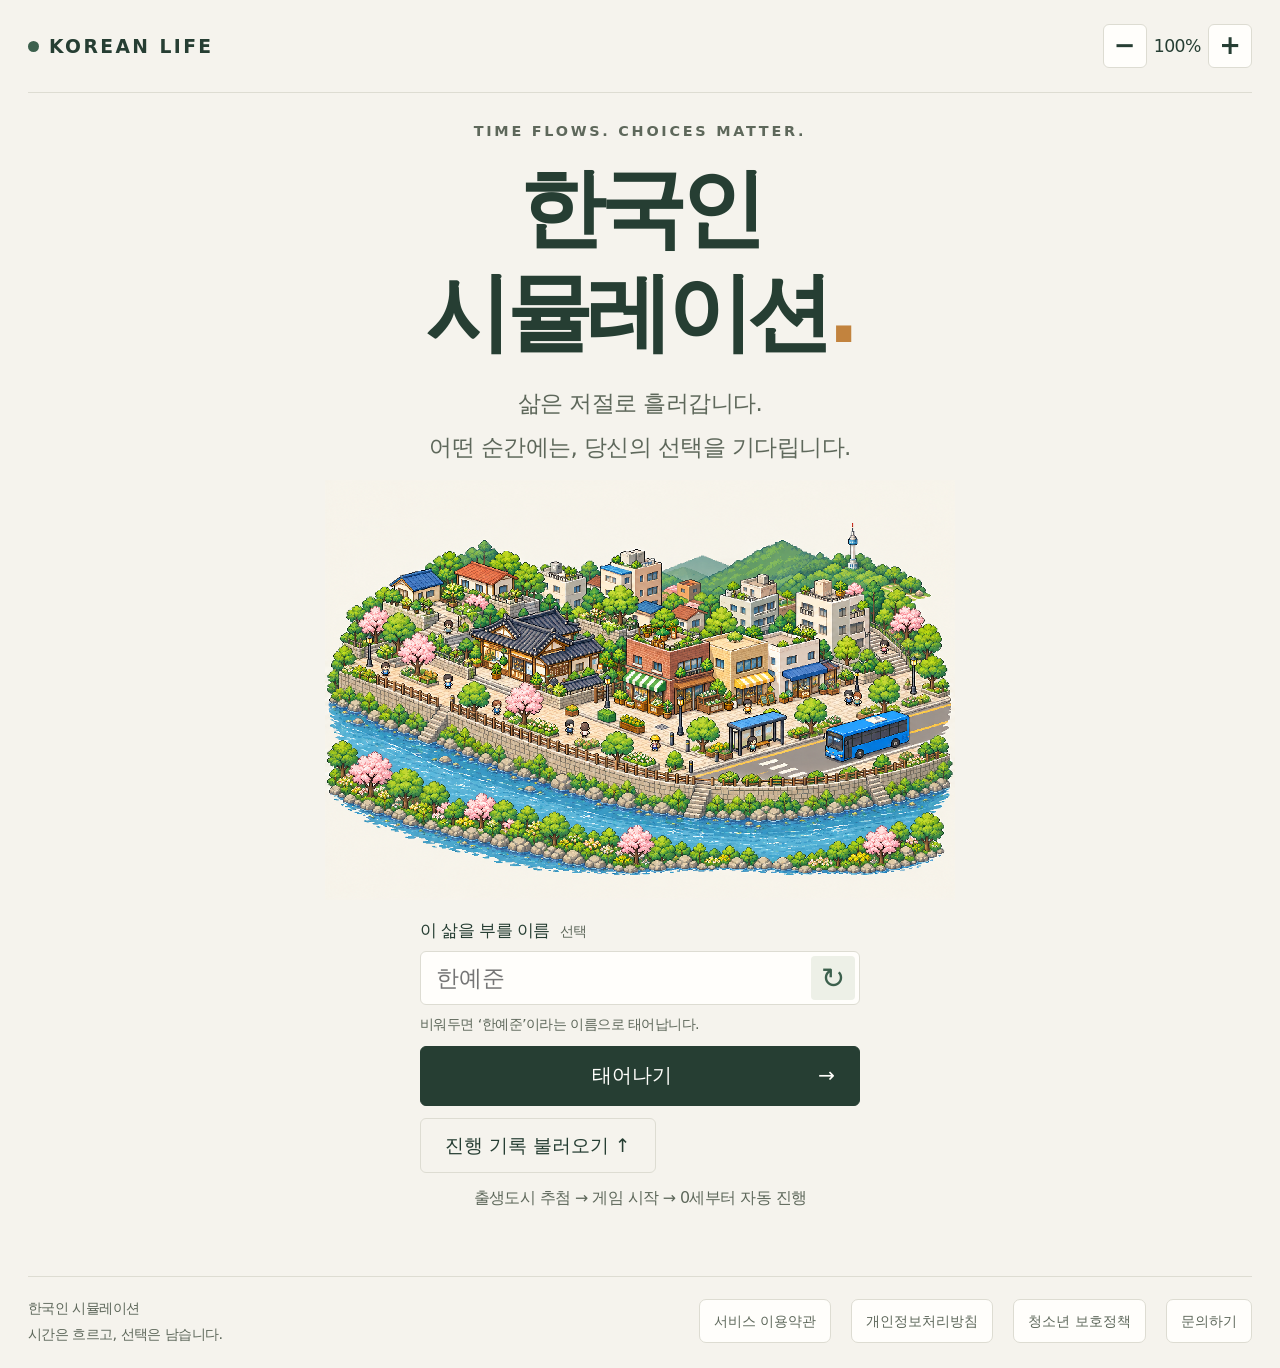
==== commit 2b859d97: "fix: publish synchronized birth draws" ====
--- a/site/index.html
+++ b/site/index.html
@@ -1,8 +1,8 @@
 <!doctype html>
-<html lang="ko"><head><meta charset="utf-8"><meta name="viewport" content="width=device-width,initial-scale=1,viewport-fit=cover"><meta name="theme-color" content="#f5f3ed"><meta name="description" content="시간은 흐르고, 선택은 삶을 바꿉니다. 한국에서 살아가는 자동 진행 인생 시뮬레이션."><title>한국인 시뮬레이션 · Korean Life</title><link rel="stylesheet" href="./style.css?v=review-20261024"><link rel="stylesheet" href="./text-size.css?v=review-20261024"><link rel="stylesheet" href="./life-scene.css?v=review-20261024"><link rel="stylesheet" href="./responsive.css?v=review-20261024"><link rel="stylesheet" href="./career-browser.css?v=review-20261024"><link rel="stylesheet" href="./employment-browser.css?v=review-20261024"><link rel="stylesheet" href="./life-tools.css?v=review-20261024"><link rel="stylesheet" href="./family.css?v=review-20261024"><link rel="stylesheet" href="./household.css?v=review-20261024"><link rel="stylesheet" href="./daily-layout.css?v=review-20261024"><link rel="stylesheet" href="./decision-dialog.css?v=review-20261024"><link rel="stylesheet" href="./economy-ui.css?v=review-20261024"><link rel="stylesheet" href="./save-transfer.css?v=review-20261024"><link rel="stylesheet" href="./formed-family.css?v=review-20261024"><link rel="stylesheet" href="./investment.css?v=review-20261024"><link rel="stylesheet" href="./mobile-dashboard.css?v=review-20261024"><link rel="stylesheet" href="./debt.css?v=review-20261024"><link rel="stylesheet" href="./ux-improvements.css?v=review-20261024"><link rel="stylesheet" href="./focused-life.css?v=review-20261024"><link rel="stylesheet" href="./choice-recommendations.css?v=review-20261024"><link rel="stylesheet" href="./history-digest.css?v=review-20261024"></head>
+<html lang="ko"><head><meta charset="utf-8"><meta name="viewport" content="width=device-width,initial-scale=1,viewport-fit=cover"><meta name="theme-color" content="#f5f3ed"><meta name="description" content="시간은 흐르고, 선택은 삶을 바꿉니다. 한국에서 살아가는 자동 진행 인생 시뮬레이션."><title>한국인 시뮬레이션 · Korean Life</title><link rel="stylesheet" href="./style.css?v=birth-draw-20261024"><link rel="stylesheet" href="./text-size.css?v=birth-draw-20261024"><link rel="stylesheet" href="./life-scene.css?v=birth-draw-20261024"><link rel="stylesheet" href="./responsive.css?v=birth-draw-20261024"><link rel="stylesheet" href="./career-browser.css?v=birth-draw-20261024"><link rel="stylesheet" href="./employment-browser.css?v=birth-draw-20261024"><link rel="stylesheet" href="./life-tools.css?v=birth-draw-20261024"><link rel="stylesheet" href="./family.css?v=birth-draw-20261024"><link rel="stylesheet" href="./household.css?v=birth-draw-20261024"><link rel="stylesheet" href="./daily-layout.css?v=birth-draw-20261024"><link rel="stylesheet" href="./decision-dialog.css?v=birth-draw-20261024"><link rel="stylesheet" href="./economy-ui.css?v=birth-draw-20261024"><link rel="stylesheet" href="./save-transfer.css?v=birth-draw-20261024"><link rel="stylesheet" href="./formed-family.css?v=birth-draw-20261024"><link rel="stylesheet" href="./investment.css?v=birth-draw-20261024"><link rel="stylesheet" href="./mobile-dashboard.css?v=birth-draw-20261024"><link rel="stylesheet" href="./debt.css?v=birth-draw-20261024"><link rel="stylesheet" href="./ux-improvements.css?v=birth-draw-20261024"><link rel="stylesheet" href="./focused-life.css?v=birth-draw-20261024"><link rel="stylesheet" href="./choice-recommendations.css?v=birth-draw-20261024"><link rel="stylesheet" href="./history-digest.css?v=birth-draw-20261024"></head>
 <body><header><a class="brand" href="./" aria-label="처음으로"><span class="brand-dot"></span>KOREAN LIFE</a><div id="text-size-controls"></div><button class="secondary header-action" id="careers" type="button" aria-haspopup="dialog" disabled>직업 찾아보기</button><button class="secondary header-action" id="about" type="button" aria-haspopup="dialog">서비스 안내</button></header>
 <main><section id="asset-load-panel" class="asset-load-panel" role="status"><p id="asset-load-status" aria-live="polite">게임 자료를 준비하고 있습니다.</p><div class="asset-load-actions"><button id="asset-load-retry" class="secondary" type="button" hidden>실패한 자료 다시 받기</button><button id="asset-load-dismiss" class="quiet" type="button" hidden>게임 계속 보기</button></div></section><div id="progress-notices" tabindex="-1" aria-label="진행과 저장 안내"></div><section id="welcome" class="welcome"><div class="eyebrow">TIME FLOWS. CHOICES MATTER.</div><h1>한국인<br>시뮬레이션<span>.</span></h1><p class="intro">삶은 저절로 흘러갑니다.<br>어떤 순간에는, 당신의 선택을 기다립니다.</p><figure class="hero-illustration"><img src="./assets/korean-neighborhood-fullshot-v3.png" width="1536" height="1024" alt="한옥과 동네 가게, 아파트와 나무가 어우러진 강과 양쪽 강둑 전체가 보이는 가상 한국 동네의 도트 픽셀아트 풀샷" fetchpriority="high"></figure>
-<div class="start-box"><label for="name">이 삶을 부를 이름 <span>선택</span></label><div class="name-entry"><input id="name" maxlength="16" placeholder="" autocomplete="off" aria-describedby="name-hint"><button class="name-shuffle" id="suggest-name" aria-label="무작위 한글 이름 다시 추천">↻</button></div><p class="name-hint" id="name-hint"></p><div class="start-actions"><button class="primary" id="start" disabled>태어나기 <span>→</span></button><button class="secondary" id="resume" hidden>이전 삶 이어하기</button></div><div class="save-start-actions"><button id="import-save" type="button" class="secondary" aria-haspopup="dialog" disabled>진행 기록 불러오기 ↑</button></div><p class="small">출생도시 추첨 → 게임 시작 → 0세부터 자동 진행</p></div></section>
+<div class="start-box"><label for="name">이 삶을 부를 이름 <span>선택</span></label><div class="name-entry"><input id="name" maxlength="16" placeholder="" autocomplete="off" aria-describedby="name-hint"><button class="name-shuffle" id="suggest-name" aria-label="무작위 한글 이름 다시 추천">↻</button></div><p class="name-hint" id="name-hint"></p><button id="edit-birth-name" class="quiet" type="button" hidden>이름 변경</button><div class="start-actions"><button class="primary" id="start" disabled>태어나기 <span>→</span></button><button class="secondary" id="resume" hidden>이전 삶 이어하기</button></div><div class="save-start-actions"><button id="import-save" type="button" class="secondary" aria-haspopup="dialog" disabled>진행 기록 불러오기 ↑</button></div><p class="small">출생도시 추첨 → 게임 시작 → 0세부터 자동 진행</p></div></section>
 <section id="birth" class="birth" hidden aria-busy="false" aria-label="출생도시 추첨">
 <div class="city-stage"><div class="city-map-wrap"><svg id="city-map" viewBox="0 0 320 240" role="img" aria-labelledby="city-map-title"><title id="city-map-title">출생도시 행정구역 지도</title><image id="city-map-shape" x="0" y="0" width="320" height="240" preserveAspectRatio="xMidYMid meet"></image></svg></div><div class="city-label"><p id="birth-region" class="birth-region">대한민국 어딘가에서</p><h1 id="city-reel" aria-live="off">어디에서 태어날까요?</h1><span class="city-stage-caption" id="birth-name">당신의 첫 번째 주소</span><p class="birth-current-area" id="birth-current-area" hidden></p></div></div>
 <div id="birth-result" hidden><div class="birth-stats"><div><span id="birth-probability-label">추첨 확률 · 평균 조출생률 기준</span><strong id="birth-probability"></strong></div><div><span id="birth-weight-label">평균 조출생률 · 주민 1,000명당</span><strong id="birth-population"></strong></div></div>
@@ -24,4 +24,4 @@
 <dialog id="military-info" class="life-tools-dialog" aria-labelledby="military-info-title"><div class="dialog-top"><h2 id="military-info-title" tabindex="-1">복무 정보</h2><button id="military-info-close" class="dialog-close" type="button" aria-label="복무 정보 닫기">×</button></div><div class="life-tool-body"><section id="military-career-summary" hidden><h3>현재 복무 상태</h3><dl id="military-career-facts" class="finance-facts"></dl></section><p id="military-provided-note" class="small" hidden>복무 중 숙식 제공</p><section id="military-pay-summary" class="military-savings" hidden><h4>군 복무 월급</h4><dl id="military-pay-facts" class="finance-facts"></dl><section id="military-payment" hidden><h5>최근 지급 명세</h5><dl id="military-payment-facts" class="finance-facts"></dl></section></section><section id="military-savings-summary" class="military-savings" hidden><h4>군복무 적금</h4><dl id="military-account-facts" class="finance-facts"></dl><section id="military-settlement" hidden><h5 id="military-settlement-title">전역 정산 내역</h5><dl id="military-settlement-facts" class="finance-facts"></dl></section></section></div><section id="service-review-panel" hidden></section></dialog>
 <dialog id="decision-dialog" class="decision-dialog" aria-modal="true" aria-labelledby="event-title" aria-describedby="event-text"><div class="decision-dialog-top"><span>삶의 갈림길</span><button id="decision-fold" type="button" class="secondary">− 잠시 접고 게임 보기</button></div><section class="story-card" id="story-card"><div class="card-meta"><span class="card-number" id="card-number"></span><span class="card-state" id="card-state"></span></div><h2 id="event-title" tabindex="-1"></h2><p id="event-text"></p><div id="choices"></div><p id="decision-error" role="alert"></p><div class="flow-note" id="flow-note"><span class="flow-line"></span><span id="flow-copy">다음 계절로 이어지고 있습니다.</span></div></section></dialog>
 <dialog id="info" aria-labelledby="policy-title"><div class="dialog-top"><h2 id="policy-title" tabindex="-1">서비스 이용약관</h2><button class="dialog-close" id="close-info" aria-label="팝업 닫기">×</button></div><nav class="policy-tabs" aria-label="서비스 정책"><button data-policy="terms" aria-pressed="true">이용약관</button><button data-policy="privacy" aria-pressed="false">개인정보</button><button data-policy="youth" aria-pressed="false">청소년 보호</button><button data-policy="contact" aria-pressed="false">문의하기</button></nav><div class="policy-content"><div id="policy-copy"></div><section id="terms-appendix"><p>이 게임은 실제 공개 자료와 별도로 만든 가상 규칙을 함께 사용합니다. 사람의 인생을 통계로 판정하거나 성공 순위를 매기지 않습니다.</p><h3>현재 실제 자료가 쓰이는 곳</h3><ul id="source-list"></ul><p id="birth-definition"></p><h3>게임을 위해 정한 값</h3><p>가구 배경, 자동 사건의 빈도, 진학·직업·이사 경로, 소득·생활비·돌봄 비용, 건강·관계 점수와 생활 초점의 효과는 모두 게임용 가정입니다. 시간은 월 단위로 흐르며 중요한 갈림길에서 멈춥니다. 새 삶은 나이대에 진입할 때 국내 생명표의 연간 사망확률 평균으로 가상 사망 여부를 한 번 추첨합니다. 사망 또는 사용자 요청으로 정한 120세 게임 상한에서 마칩니다. 과거 저장 기록은 기존 종료 규칙을 유지합니다. 성별·입영 자격·학교 합격 확률·구체적 질병·개인의 실제 수명·세금·연금을 판정하지 않습니다.</p><p>등록금은 공개 연간 평균과 전공별 게임 배율을 적용해 재학 중 매월 반영합니다. 학업 기간은 경로별 48개월 또는 72개월이며, 복무·학비 준비 휴학 중에는 학업과 납부를 멈춥니다. 장학금·물가 변화는 반영하지 않습니다. 복무 경로는 대상자라는 게임 가정입니다.</p><h3>지도와 삽화</h3><ul id="map-source-list"></ul><p>화면의 동네 삽화는 AI로 생성한 도트 픽셀아트의 가상 풍경입니다. 진행 장면의 캐릭터·복장과 대표 배경은 나이·활동·거주지에 맞춰 바뀌는 연출이며 실제 인물·도시 사진을 뜻하지 않습니다. 출생도시의 실제 사진을 뜻하지 않습니다.</p><p class="small" id="data-version"></p><section aria-labelledby="runtime-status-title"><h3 id="runtime-status-title">공개 자료 갱신</h3><dl id="runtime-update-facts" class="finance-facts"></dl></section></section><section id="contact-actions" hidden><div class="contact-card"><span>운영자</span><strong id="contact-operator"></strong><span>문의 이메일</span><strong id="contact-email"></strong></div><p id="contact-channel-note"></p><a id="contact-mail" class="primary contact-mail" hidden>이메일로 문의하기 ›</a><label class="contact-template-label" for="contact-template">문의 양식</label><textarea id="contact-template" readonly rows="7" aria-describedby="contact-status"></textarea><button class="secondary" id="copy-contact">문의 양식 복사</button><p id="contact-status" class="small" role="status"></p></section></div></dialog>
-<dialog id="injury-care-dialog" class="decision-dialog" aria-modal="true" aria-labelledby="injury-care-title" aria-describedby="injury-care-description"><div class="decision-dialog-top"><span>부상 대응</span><button id="injury-care-fold" type="button" class="secondary">− 잠시 접고 게임 보기</button></div><section class="story-card"><h2 id="injury-care-title" tabindex="-1">몸을 돌볼 시간</h2><p id="injury-care-description"></p><div id="injury-care-choices"></div><p id="injury-care-error" role="alert"></p></section></dialog><script type="module" src="./app.mjs?v=review-20261024"></script></body></html>
+<dialog id="injury-care-dialog" class="decision-dialog" aria-modal="true" aria-labelledby="injury-care-title" aria-describedby="injury-care-description"><div class="decision-dialog-top"><span>부상 대응</span><button id="injury-care-fold" type="button" class="secondary">− 잠시 접고 게임 보기</button></div><section class="story-card"><h2 id="injury-care-title" tabindex="-1">몸을 돌볼 시간</h2><p id="injury-care-description"></p><div id="injury-care-choices"></div><p id="injury-care-error" role="alert"></p></section></dialog><script type="module" src="./app.mjs?v=birth-draw-20261024"></script></body></html>
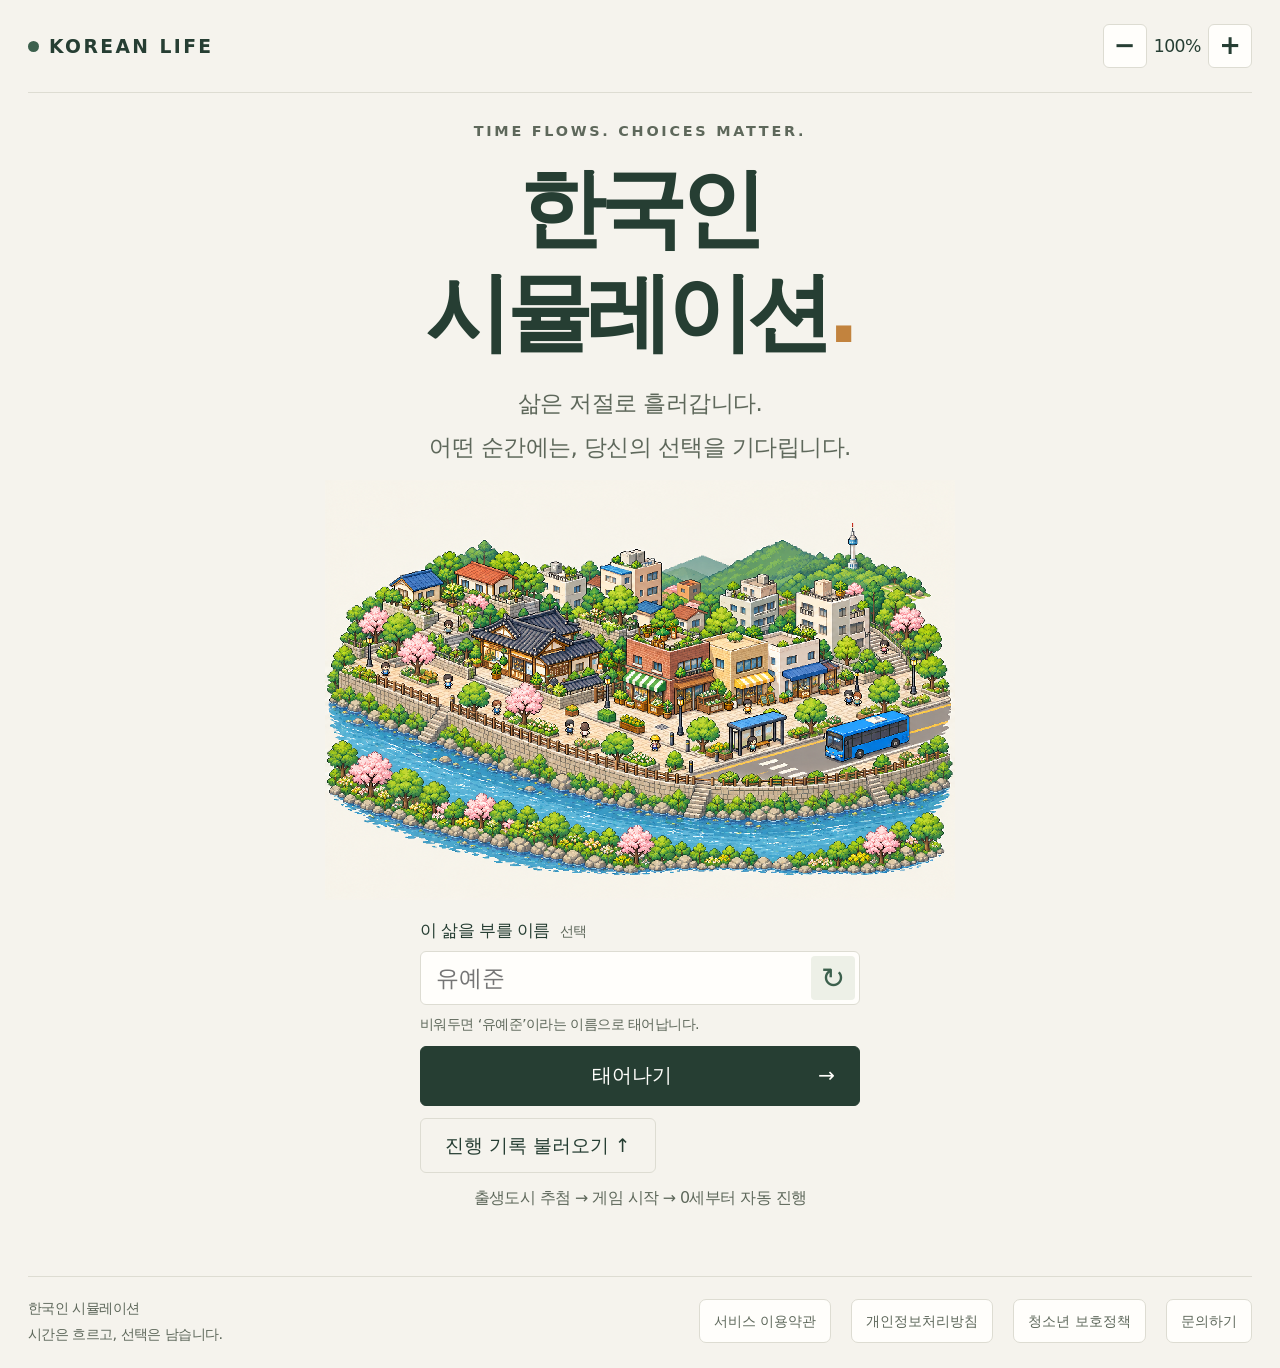
==== commit ba1d3037: "perf: publish faster birth draw animation" ====
--- a/site/index.html
+++ b/site/index.html
@@ -1,5 +1,5 @@
 <!doctype html>
-<html lang="ko"><head><meta charset="utf-8"><meta name="viewport" content="width=device-width,initial-scale=1,viewport-fit=cover"><meta name="theme-color" content="#f5f3ed"><meta name="description" content="시간은 흐르고, 선택은 삶을 바꿉니다. 한국에서 살아가는 자동 진행 인생 시뮬레이션."><title>한국인 시뮬레이션 · Korean Life</title><link rel="stylesheet" href="./style.css?v=birth-draw-20261024"><link rel="stylesheet" href="./text-size.css?v=birth-draw-20261024"><link rel="stylesheet" href="./life-scene.css?v=birth-draw-20261024"><link rel="stylesheet" href="./responsive.css?v=birth-draw-20261024"><link rel="stylesheet" href="./career-browser.css?v=birth-draw-20261024"><link rel="stylesheet" href="./employment-browser.css?v=birth-draw-20261024"><link rel="stylesheet" href="./life-tools.css?v=birth-draw-20261024"><link rel="stylesheet" href="./family.css?v=birth-draw-20261024"><link rel="stylesheet" href="./household.css?v=birth-draw-20261024"><link rel="stylesheet" href="./daily-layout.css?v=birth-draw-20261024"><link rel="stylesheet" href="./decision-dialog.css?v=birth-draw-20261024"><link rel="stylesheet" href="./economy-ui.css?v=birth-draw-20261024"><link rel="stylesheet" href="./save-transfer.css?v=birth-draw-20261024"><link rel="stylesheet" href="./formed-family.css?v=birth-draw-20261024"><link rel="stylesheet" href="./investment.css?v=birth-draw-20261024"><link rel="stylesheet" href="./mobile-dashboard.css?v=birth-draw-20261024"><link rel="stylesheet" href="./debt.css?v=birth-draw-20261024"><link rel="stylesheet" href="./ux-improvements.css?v=birth-draw-20261024"><link rel="stylesheet" href="./focused-life.css?v=birth-draw-20261024"><link rel="stylesheet" href="./choice-recommendations.css?v=birth-draw-20261024"><link rel="stylesheet" href="./history-digest.css?v=birth-draw-20261024"></head>
+<html lang="ko"><head><meta charset="utf-8"><meta name="viewport" content="width=device-width,initial-scale=1,viewport-fit=cover"><meta name="theme-color" content="#f5f3ed"><meta name="description" content="시간은 흐르고, 선택은 삶을 바꿉니다. 한국에서 살아가는 자동 진행 인생 시뮬레이션."><title>한국인 시뮬레이션 · Korean Life</title><link rel="stylesheet" href="./style.css?v=birth-speed-20261024"><link rel="stylesheet" href="./text-size.css?v=birth-speed-20261024"><link rel="stylesheet" href="./life-scene.css?v=birth-speed-20261024"><link rel="stylesheet" href="./responsive.css?v=birth-speed-20261024"><link rel="stylesheet" href="./career-browser.css?v=birth-speed-20261024"><link rel="stylesheet" href="./employment-browser.css?v=birth-speed-20261024"><link rel="stylesheet" href="./life-tools.css?v=birth-speed-20261024"><link rel="stylesheet" href="./family.css?v=birth-speed-20261024"><link rel="stylesheet" href="./household.css?v=birth-speed-20261024"><link rel="stylesheet" href="./daily-layout.css?v=birth-speed-20261024"><link rel="stylesheet" href="./decision-dialog.css?v=birth-speed-20261024"><link rel="stylesheet" href="./economy-ui.css?v=birth-speed-20261024"><link rel="stylesheet" href="./save-transfer.css?v=birth-speed-20261024"><link rel="stylesheet" href="./formed-family.css?v=birth-speed-20261024"><link rel="stylesheet" href="./investment.css?v=birth-speed-20261024"><link rel="stylesheet" href="./mobile-dashboard.css?v=birth-speed-20261024"><link rel="stylesheet" href="./debt.css?v=birth-speed-20261024"><link rel="stylesheet" href="./ux-improvements.css?v=birth-speed-20261024"><link rel="stylesheet" href="./focused-life.css?v=birth-speed-20261024"><link rel="stylesheet" href="./choice-recommendations.css?v=birth-speed-20261024"><link rel="stylesheet" href="./history-digest.css?v=birth-speed-20261024"></head>
 <body><header><a class="brand" href="./" aria-label="처음으로"><span class="brand-dot"></span>KOREAN LIFE</a><div id="text-size-controls"></div><button class="secondary header-action" id="careers" type="button" aria-haspopup="dialog" disabled>직업 찾아보기</button><button class="secondary header-action" id="about" type="button" aria-haspopup="dialog">서비스 안내</button></header>
 <main><section id="asset-load-panel" class="asset-load-panel" role="status"><p id="asset-load-status" aria-live="polite">게임 자료를 준비하고 있습니다.</p><div class="asset-load-actions"><button id="asset-load-retry" class="secondary" type="button" hidden>실패한 자료 다시 받기</button><button id="asset-load-dismiss" class="quiet" type="button" hidden>게임 계속 보기</button></div></section><div id="progress-notices" tabindex="-1" aria-label="진행과 저장 안내"></div><section id="welcome" class="welcome"><div class="eyebrow">TIME FLOWS. CHOICES MATTER.</div><h1>한국인<br>시뮬레이션<span>.</span></h1><p class="intro">삶은 저절로 흘러갑니다.<br>어떤 순간에는, 당신의 선택을 기다립니다.</p><figure class="hero-illustration"><img src="./assets/korean-neighborhood-fullshot-v3.png" width="1536" height="1024" alt="한옥과 동네 가게, 아파트와 나무가 어우러진 강과 양쪽 강둑 전체가 보이는 가상 한국 동네의 도트 픽셀아트 풀샷" fetchpriority="high"></figure>
 <div class="start-box"><label for="name">이 삶을 부를 이름 <span>선택</span></label><div class="name-entry"><input id="name" maxlength="16" placeholder="" autocomplete="off" aria-describedby="name-hint"><button class="name-shuffle" id="suggest-name" aria-label="무작위 한글 이름 다시 추천">↻</button></div><p class="name-hint" id="name-hint"></p><button id="edit-birth-name" class="quiet" type="button" hidden>이름 변경</button><div class="start-actions"><button class="primary" id="start" disabled>태어나기 <span>→</span></button><button class="secondary" id="resume" hidden>이전 삶 이어하기</button></div><div class="save-start-actions"><button id="import-save" type="button" class="secondary" aria-haspopup="dialog" disabled>진행 기록 불러오기 ↑</button></div><p class="small">출생도시 추첨 → 게임 시작 → 0세부터 자동 진행</p></div></section>
@@ -24,4 +24,4 @@
 <dialog id="military-info" class="life-tools-dialog" aria-labelledby="military-info-title"><div class="dialog-top"><h2 id="military-info-title" tabindex="-1">복무 정보</h2><button id="military-info-close" class="dialog-close" type="button" aria-label="복무 정보 닫기">×</button></div><div class="life-tool-body"><section id="military-career-summary" hidden><h3>현재 복무 상태</h3><dl id="military-career-facts" class="finance-facts"></dl></section><p id="military-provided-note" class="small" hidden>복무 중 숙식 제공</p><section id="military-pay-summary" class="military-savings" hidden><h4>군 복무 월급</h4><dl id="military-pay-facts" class="finance-facts"></dl><section id="military-payment" hidden><h5>최근 지급 명세</h5><dl id="military-payment-facts" class="finance-facts"></dl></section></section><section id="military-savings-summary" class="military-savings" hidden><h4>군복무 적금</h4><dl id="military-account-facts" class="finance-facts"></dl><section id="military-settlement" hidden><h5 id="military-settlement-title">전역 정산 내역</h5><dl id="military-settlement-facts" class="finance-facts"></dl></section></section></div><section id="service-review-panel" hidden></section></dialog>
 <dialog id="decision-dialog" class="decision-dialog" aria-modal="true" aria-labelledby="event-title" aria-describedby="event-text"><div class="decision-dialog-top"><span>삶의 갈림길</span><button id="decision-fold" type="button" class="secondary">− 잠시 접고 게임 보기</button></div><section class="story-card" id="story-card"><div class="card-meta"><span class="card-number" id="card-number"></span><span class="card-state" id="card-state"></span></div><h2 id="event-title" tabindex="-1"></h2><p id="event-text"></p><div id="choices"></div><p id="decision-error" role="alert"></p><div class="flow-note" id="flow-note"><span class="flow-line"></span><span id="flow-copy">다음 계절로 이어지고 있습니다.</span></div></section></dialog>
 <dialog id="info" aria-labelledby="policy-title"><div class="dialog-top"><h2 id="policy-title" tabindex="-1">서비스 이용약관</h2><button class="dialog-close" id="close-info" aria-label="팝업 닫기">×</button></div><nav class="policy-tabs" aria-label="서비스 정책"><button data-policy="terms" aria-pressed="true">이용약관</button><button data-policy="privacy" aria-pressed="false">개인정보</button><button data-policy="youth" aria-pressed="false">청소년 보호</button><button data-policy="contact" aria-pressed="false">문의하기</button></nav><div class="policy-content"><div id="policy-copy"></div><section id="terms-appendix"><p>이 게임은 실제 공개 자료와 별도로 만든 가상 규칙을 함께 사용합니다. 사람의 인생을 통계로 판정하거나 성공 순위를 매기지 않습니다.</p><h3>현재 실제 자료가 쓰이는 곳</h3><ul id="source-list"></ul><p id="birth-definition"></p><h3>게임을 위해 정한 값</h3><p>가구 배경, 자동 사건의 빈도, 진학·직업·이사 경로, 소득·생활비·돌봄 비용, 건강·관계 점수와 생활 초점의 효과는 모두 게임용 가정입니다. 시간은 월 단위로 흐르며 중요한 갈림길에서 멈춥니다. 새 삶은 나이대에 진입할 때 국내 생명표의 연간 사망확률 평균으로 가상 사망 여부를 한 번 추첨합니다. 사망 또는 사용자 요청으로 정한 120세 게임 상한에서 마칩니다. 과거 저장 기록은 기존 종료 규칙을 유지합니다. 성별·입영 자격·학교 합격 확률·구체적 질병·개인의 실제 수명·세금·연금을 판정하지 않습니다.</p><p>등록금은 공개 연간 평균과 전공별 게임 배율을 적용해 재학 중 매월 반영합니다. 학업 기간은 경로별 48개월 또는 72개월이며, 복무·학비 준비 휴학 중에는 학업과 납부를 멈춥니다. 장학금·물가 변화는 반영하지 않습니다. 복무 경로는 대상자라는 게임 가정입니다.</p><h3>지도와 삽화</h3><ul id="map-source-list"></ul><p>화면의 동네 삽화는 AI로 생성한 도트 픽셀아트의 가상 풍경입니다. 진행 장면의 캐릭터·복장과 대표 배경은 나이·활동·거주지에 맞춰 바뀌는 연출이며 실제 인물·도시 사진을 뜻하지 않습니다. 출생도시의 실제 사진을 뜻하지 않습니다.</p><p class="small" id="data-version"></p><section aria-labelledby="runtime-status-title"><h3 id="runtime-status-title">공개 자료 갱신</h3><dl id="runtime-update-facts" class="finance-facts"></dl></section></section><section id="contact-actions" hidden><div class="contact-card"><span>운영자</span><strong id="contact-operator"></strong><span>문의 이메일</span><strong id="contact-email"></strong></div><p id="contact-channel-note"></p><a id="contact-mail" class="primary contact-mail" hidden>이메일로 문의하기 ›</a><label class="contact-template-label" for="contact-template">문의 양식</label><textarea id="contact-template" readonly rows="7" aria-describedby="contact-status"></textarea><button class="secondary" id="copy-contact">문의 양식 복사</button><p id="contact-status" class="small" role="status"></p></section></div></dialog>
-<dialog id="injury-care-dialog" class="decision-dialog" aria-modal="true" aria-labelledby="injury-care-title" aria-describedby="injury-care-description"><div class="decision-dialog-top"><span>부상 대응</span><button id="injury-care-fold" type="button" class="secondary">− 잠시 접고 게임 보기</button></div><section class="story-card"><h2 id="injury-care-title" tabindex="-1">몸을 돌볼 시간</h2><p id="injury-care-description"></p><div id="injury-care-choices"></div><p id="injury-care-error" role="alert"></p></section></dialog><script type="module" src="./app.mjs?v=birth-draw-20261024"></script></body></html>
+<dialog id="injury-care-dialog" class="decision-dialog" aria-modal="true" aria-labelledby="injury-care-title" aria-describedby="injury-care-description"><div class="decision-dialog-top"><span>부상 대응</span><button id="injury-care-fold" type="button" class="secondary">− 잠시 접고 게임 보기</button></div><section class="story-card"><h2 id="injury-care-title" tabindex="-1">몸을 돌볼 시간</h2><p id="injury-care-description"></p><div id="injury-care-choices"></div><p id="injury-care-error" role="alert"></p></section></dialog><script type="module" src="./app.mjs?v=birth-speed-20261024"></script></body></html>
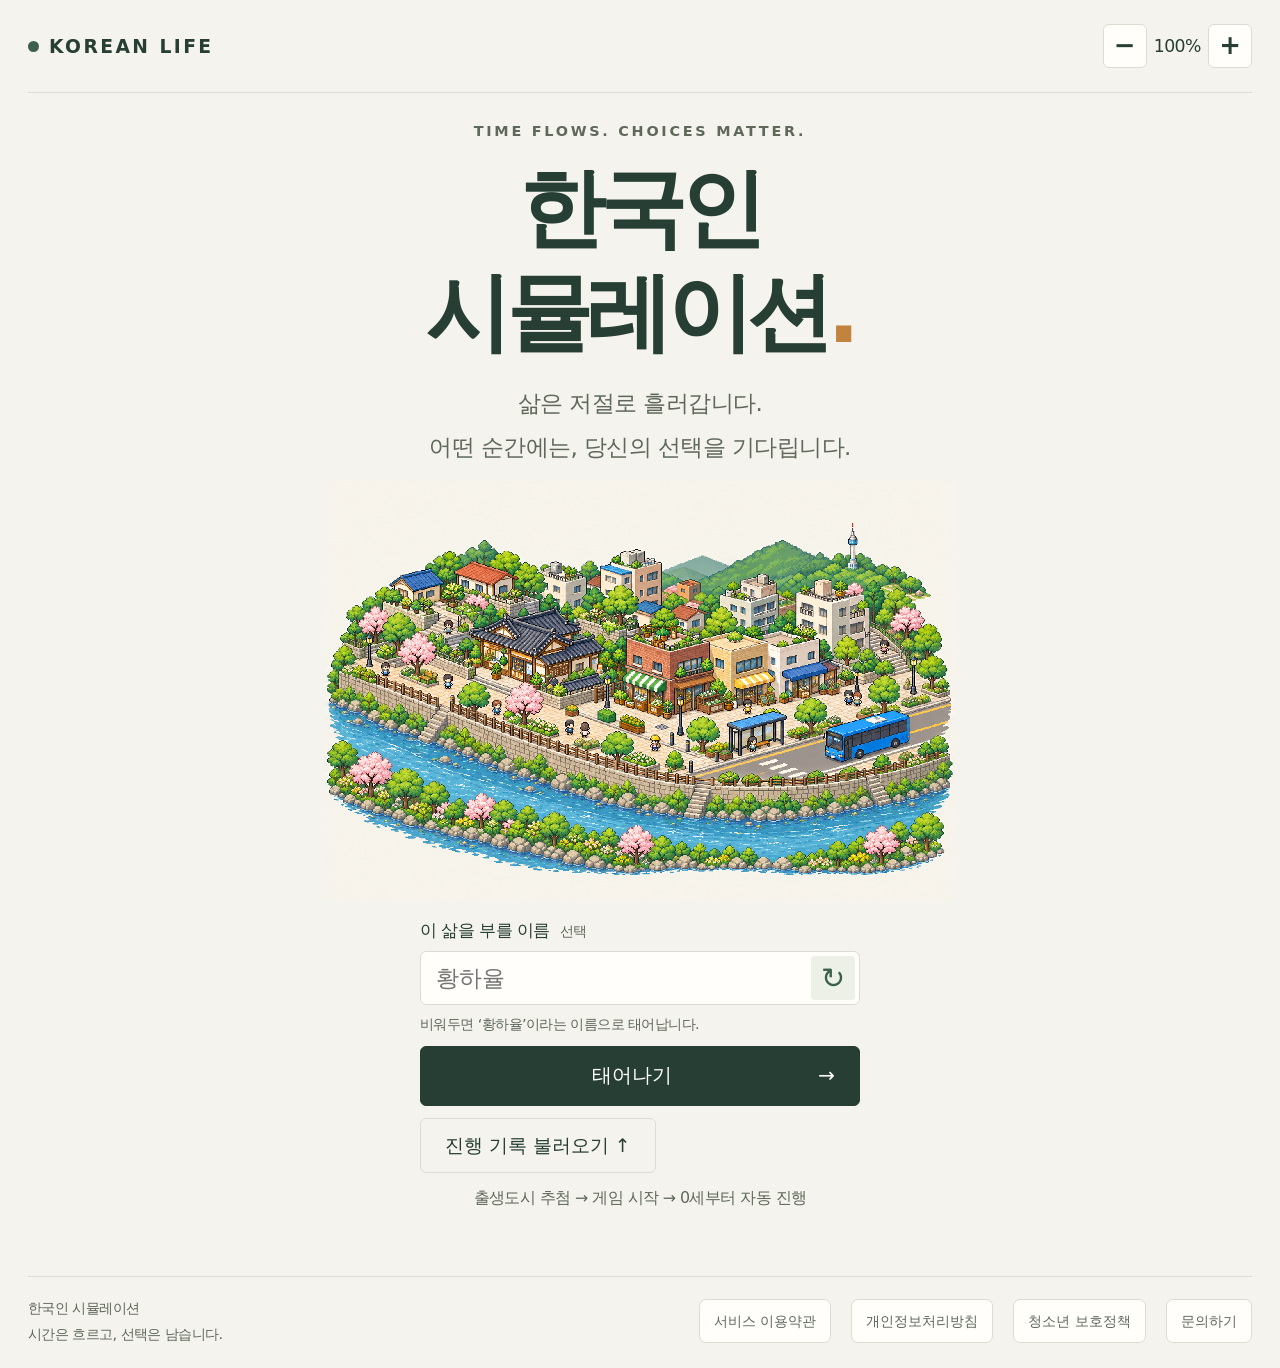
==== commit 3be57bad: "perf: publish birth timing tune [skip ci]" ====
--- a/site/index.html
+++ b/site/index.html
@@ -1,5 +1,5 @@
 <!doctype html>
-<html lang="ko"><head><meta charset="utf-8"><meta name="viewport" content="width=device-width,initial-scale=1,viewport-fit=cover"><meta name="theme-color" content="#f5f3ed"><meta name="description" content="시간은 흐르고, 선택은 삶을 바꿉니다. 한국에서 살아가는 자동 진행 인생 시뮬레이션."><title>한국인 시뮬레이션 · Korean Life</title><link rel="stylesheet" href="./style.css?v=birth-speed-20261024"><link rel="stylesheet" href="./text-size.css?v=birth-speed-20261024"><link rel="stylesheet" href="./life-scene.css?v=birth-speed-20261024"><link rel="stylesheet" href="./responsive.css?v=birth-speed-20261024"><link rel="stylesheet" href="./career-browser.css?v=birth-speed-20261024"><link rel="stylesheet" href="./employment-browser.css?v=birth-speed-20261024"><link rel="stylesheet" href="./life-tools.css?v=birth-speed-20261024"><link rel="stylesheet" href="./family.css?v=birth-speed-20261024"><link rel="stylesheet" href="./household.css?v=birth-speed-20261024"><link rel="stylesheet" href="./daily-layout.css?v=birth-speed-20261024"><link rel="stylesheet" href="./decision-dialog.css?v=birth-speed-20261024"><link rel="stylesheet" href="./economy-ui.css?v=birth-speed-20261024"><link rel="stylesheet" href="./save-transfer.css?v=birth-speed-20261024"><link rel="stylesheet" href="./formed-family.css?v=birth-speed-20261024"><link rel="stylesheet" href="./investment.css?v=birth-speed-20261024"><link rel="stylesheet" href="./mobile-dashboard.css?v=birth-speed-20261024"><link rel="stylesheet" href="./debt.css?v=birth-speed-20261024"><link rel="stylesheet" href="./ux-improvements.css?v=birth-speed-20261024"><link rel="stylesheet" href="./focused-life.css?v=birth-speed-20261024"><link rel="stylesheet" href="./choice-recommendations.css?v=birth-speed-20261024"><link rel="stylesheet" href="./history-digest.css?v=birth-speed-20261024"></head>
+<html lang="ko"><head><meta charset="utf-8"><meta name="viewport" content="width=device-width,initial-scale=1,viewport-fit=cover"><meta name="theme-color" content="#f5f3ed"><meta name="description" content="시간은 흐르고, 선택은 삶을 바꿉니다. 한국에서 살아가는 자동 진행 인생 시뮬레이션."><title>한국인 시뮬레이션 · Korean Life</title><link rel="stylesheet" href="./style.css?v=birth-timing-20261024"><link rel="stylesheet" href="./text-size.css?v=birth-timing-20261024"><link rel="stylesheet" href="./life-scene.css?v=birth-timing-20261024"><link rel="stylesheet" href="./responsive.css?v=birth-timing-20261024"><link rel="stylesheet" href="./career-browser.css?v=birth-timing-20261024"><link rel="stylesheet" href="./employment-browser.css?v=birth-timing-20261024"><link rel="stylesheet" href="./life-tools.css?v=birth-timing-20261024"><link rel="stylesheet" href="./family.css?v=birth-timing-20261024"><link rel="stylesheet" href="./household.css?v=birth-timing-20261024"><link rel="stylesheet" href="./daily-layout.css?v=birth-timing-20261024"><link rel="stylesheet" href="./decision-dialog.css?v=birth-timing-20261024"><link rel="stylesheet" href="./economy-ui.css?v=birth-timing-20261024"><link rel="stylesheet" href="./save-transfer.css?v=birth-timing-20261024"><link rel="stylesheet" href="./formed-family.css?v=birth-timing-20261024"><link rel="stylesheet" href="./investment.css?v=birth-timing-20261024"><link rel="stylesheet" href="./mobile-dashboard.css?v=birth-timing-20261024"><link rel="stylesheet" href="./debt.css?v=birth-timing-20261024"><link rel="stylesheet" href="./ux-improvements.css?v=birth-timing-20261024"><link rel="stylesheet" href="./focused-life.css?v=birth-timing-20261024"><link rel="stylesheet" href="./choice-recommendations.css?v=birth-timing-20261024"><link rel="stylesheet" href="./history-digest.css?v=birth-timing-20261024"></head>
 <body><header><a class="brand" href="./" aria-label="처음으로"><span class="brand-dot"></span>KOREAN LIFE</a><div id="text-size-controls"></div><button class="secondary header-action" id="careers" type="button" aria-haspopup="dialog" disabled>직업 찾아보기</button><button class="secondary header-action" id="about" type="button" aria-haspopup="dialog">서비스 안내</button></header>
 <main><section id="asset-load-panel" class="asset-load-panel" role="status"><p id="asset-load-status" aria-live="polite">게임 자료를 준비하고 있습니다.</p><div class="asset-load-actions"><button id="asset-load-retry" class="secondary" type="button" hidden>실패한 자료 다시 받기</button><button id="asset-load-dismiss" class="quiet" type="button" hidden>게임 계속 보기</button></div></section><div id="progress-notices" tabindex="-1" aria-label="진행과 저장 안내"></div><section id="welcome" class="welcome"><div class="eyebrow">TIME FLOWS. CHOICES MATTER.</div><h1>한국인<br>시뮬레이션<span>.</span></h1><p class="intro">삶은 저절로 흘러갑니다.<br>어떤 순간에는, 당신의 선택을 기다립니다.</p><figure class="hero-illustration"><img src="./assets/korean-neighborhood-fullshot-v3.png" width="1536" height="1024" alt="한옥과 동네 가게, 아파트와 나무가 어우러진 강과 양쪽 강둑 전체가 보이는 가상 한국 동네의 도트 픽셀아트 풀샷" fetchpriority="high"></figure>
 <div class="start-box"><label for="name">이 삶을 부를 이름 <span>선택</span></label><div class="name-entry"><input id="name" maxlength="16" placeholder="" autocomplete="off" aria-describedby="name-hint"><button class="name-shuffle" id="suggest-name" aria-label="무작위 한글 이름 다시 추천">↻</button></div><p class="name-hint" id="name-hint"></p><button id="edit-birth-name" class="quiet" type="button" hidden>이름 변경</button><div class="start-actions"><button class="primary" id="start" disabled>태어나기 <span>→</span></button><button class="secondary" id="resume" hidden>이전 삶 이어하기</button></div><div class="save-start-actions"><button id="import-save" type="button" class="secondary" aria-haspopup="dialog" disabled>진행 기록 불러오기 ↑</button></div><p class="small">출생도시 추첨 → 게임 시작 → 0세부터 자동 진행</p></div></section>
@@ -24,4 +24,4 @@
 <dialog id="military-info" class="life-tools-dialog" aria-labelledby="military-info-title"><div class="dialog-top"><h2 id="military-info-title" tabindex="-1">복무 정보</h2><button id="military-info-close" class="dialog-close" type="button" aria-label="복무 정보 닫기">×</button></div><div class="life-tool-body"><section id="military-career-summary" hidden><h3>현재 복무 상태</h3><dl id="military-career-facts" class="finance-facts"></dl></section><p id="military-provided-note" class="small" hidden>복무 중 숙식 제공</p><section id="military-pay-summary" class="military-savings" hidden><h4>군 복무 월급</h4><dl id="military-pay-facts" class="finance-facts"></dl><section id="military-payment" hidden><h5>최근 지급 명세</h5><dl id="military-payment-facts" class="finance-facts"></dl></section></section><section id="military-savings-summary" class="military-savings" hidden><h4>군복무 적금</h4><dl id="military-account-facts" class="finance-facts"></dl><section id="military-settlement" hidden><h5 id="military-settlement-title">전역 정산 내역</h5><dl id="military-settlement-facts" class="finance-facts"></dl></section></section></div><section id="service-review-panel" hidden></section></dialog>
 <dialog id="decision-dialog" class="decision-dialog" aria-modal="true" aria-labelledby="event-title" aria-describedby="event-text"><div class="decision-dialog-top"><span>삶의 갈림길</span><button id="decision-fold" type="button" class="secondary">− 잠시 접고 게임 보기</button></div><section class="story-card" id="story-card"><div class="card-meta"><span class="card-number" id="card-number"></span><span class="card-state" id="card-state"></span></div><h2 id="event-title" tabindex="-1"></h2><p id="event-text"></p><div id="choices"></div><p id="decision-error" role="alert"></p><div class="flow-note" id="flow-note"><span class="flow-line"></span><span id="flow-copy">다음 계절로 이어지고 있습니다.</span></div></section></dialog>
 <dialog id="info" aria-labelledby="policy-title"><div class="dialog-top"><h2 id="policy-title" tabindex="-1">서비스 이용약관</h2><button class="dialog-close" id="close-info" aria-label="팝업 닫기">×</button></div><nav class="policy-tabs" aria-label="서비스 정책"><button data-policy="terms" aria-pressed="true">이용약관</button><button data-policy="privacy" aria-pressed="false">개인정보</button><button data-policy="youth" aria-pressed="false">청소년 보호</button><button data-policy="contact" aria-pressed="false">문의하기</button></nav><div class="policy-content"><div id="policy-copy"></div><section id="terms-appendix"><p>이 게임은 실제 공개 자료와 별도로 만든 가상 규칙을 함께 사용합니다. 사람의 인생을 통계로 판정하거나 성공 순위를 매기지 않습니다.</p><h3>현재 실제 자료가 쓰이는 곳</h3><ul id="source-list"></ul><p id="birth-definition"></p><h3>게임을 위해 정한 값</h3><p>가구 배경, 자동 사건의 빈도, 진학·직업·이사 경로, 소득·생활비·돌봄 비용, 건강·관계 점수와 생활 초점의 효과는 모두 게임용 가정입니다. 시간은 월 단위로 흐르며 중요한 갈림길에서 멈춥니다. 새 삶은 나이대에 진입할 때 국내 생명표의 연간 사망확률 평균으로 가상 사망 여부를 한 번 추첨합니다. 사망 또는 사용자 요청으로 정한 120세 게임 상한에서 마칩니다. 과거 저장 기록은 기존 종료 규칙을 유지합니다. 성별·입영 자격·학교 합격 확률·구체적 질병·개인의 실제 수명·세금·연금을 판정하지 않습니다.</p><p>등록금은 공개 연간 평균과 전공별 게임 배율을 적용해 재학 중 매월 반영합니다. 학업 기간은 경로별 48개월 또는 72개월이며, 복무·학비 준비 휴학 중에는 학업과 납부를 멈춥니다. 장학금·물가 변화는 반영하지 않습니다. 복무 경로는 대상자라는 게임 가정입니다.</p><h3>지도와 삽화</h3><ul id="map-source-list"></ul><p>화면의 동네 삽화는 AI로 생성한 도트 픽셀아트의 가상 풍경입니다. 진행 장면의 캐릭터·복장과 대표 배경은 나이·활동·거주지에 맞춰 바뀌는 연출이며 실제 인물·도시 사진을 뜻하지 않습니다. 출생도시의 실제 사진을 뜻하지 않습니다.</p><p class="small" id="data-version"></p><section aria-labelledby="runtime-status-title"><h3 id="runtime-status-title">공개 자료 갱신</h3><dl id="runtime-update-facts" class="finance-facts"></dl></section></section><section id="contact-actions" hidden><div class="contact-card"><span>운영자</span><strong id="contact-operator"></strong><span>문의 이메일</span><strong id="contact-email"></strong></div><p id="contact-channel-note"></p><a id="contact-mail" class="primary contact-mail" hidden>이메일로 문의하기 ›</a><label class="contact-template-label" for="contact-template">문의 양식</label><textarea id="contact-template" readonly rows="7" aria-describedby="contact-status"></textarea><button class="secondary" id="copy-contact">문의 양식 복사</button><p id="contact-status" class="small" role="status"></p></section></div></dialog>
-<dialog id="injury-care-dialog" class="decision-dialog" aria-modal="true" aria-labelledby="injury-care-title" aria-describedby="injury-care-description"><div class="decision-dialog-top"><span>부상 대응</span><button id="injury-care-fold" type="button" class="secondary">− 잠시 접고 게임 보기</button></div><section class="story-card"><h2 id="injury-care-title" tabindex="-1">몸을 돌볼 시간</h2><p id="injury-care-description"></p><div id="injury-care-choices"></div><p id="injury-care-error" role="alert"></p></section></dialog><script type="module" src="./app.mjs?v=birth-speed-20261024"></script></body></html>
+<dialog id="injury-care-dialog" class="decision-dialog" aria-modal="true" aria-labelledby="injury-care-title" aria-describedby="injury-care-description"><div class="decision-dialog-top"><span>부상 대응</span><button id="injury-care-fold" type="button" class="secondary">− 잠시 접고 게임 보기</button></div><section class="story-card"><h2 id="injury-care-title" tabindex="-1">몸을 돌볼 시간</h2><p id="injury-care-description"></p><div id="injury-care-choices"></div><p id="injury-care-error" role="alert"></p></section></dialog><script type="module" src="./app.mjs?v=birth-timing-20261024"></script></body></html>
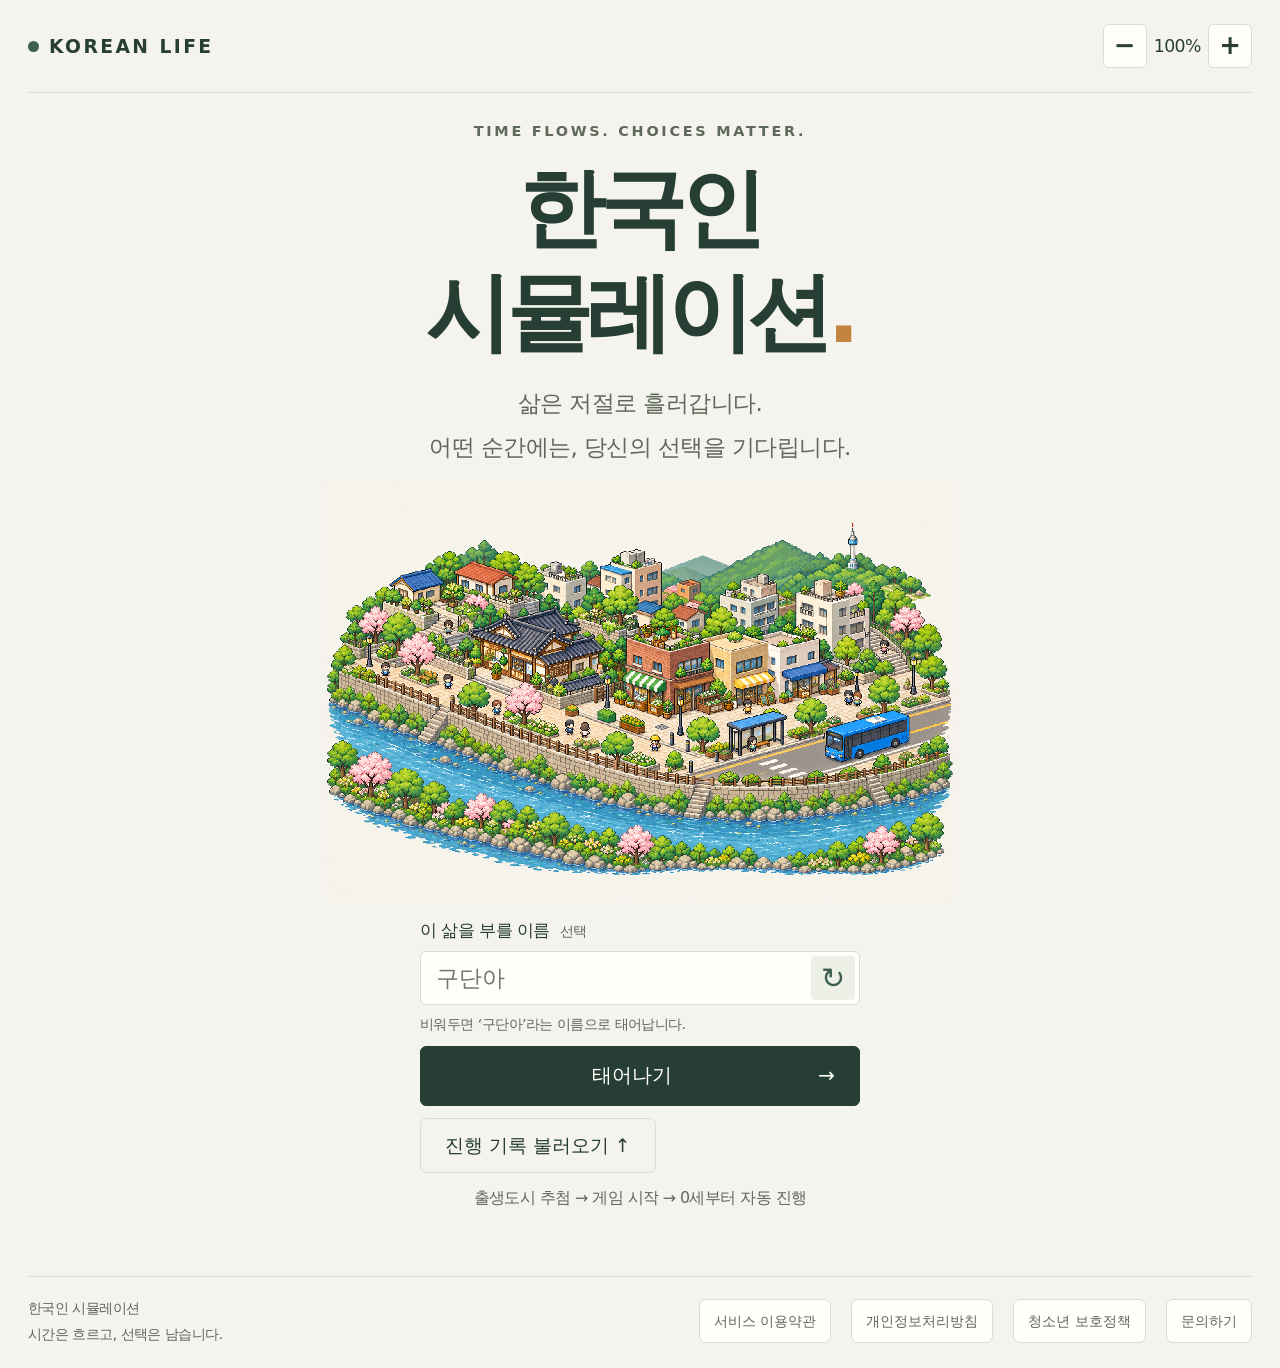
==== commit f676c66a: "feat: publish popup automation and text fixes - Reserve training dialog can turn on automatic attend" ====
--- a/site/index.html
+++ b/site/index.html
@@ -1,5 +1,5 @@
 <!doctype html>
-<html lang="ko"><head><meta charset="utf-8"><meta name="viewport" content="width=device-width,initial-scale=1,viewport-fit=cover"><meta name="theme-color" content="#f5f3ed"><meta name="description" content="시간은 흐르고, 선택은 삶을 바꿉니다. 한국에서 살아가는 자동 진행 인생 시뮬레이션."><title>한국인 시뮬레이션 · Korean Life</title><link rel="stylesheet" href="./style.css?v=birth-timing-20261024"><link rel="stylesheet" href="./text-size.css?v=birth-timing-20261024"><link rel="stylesheet" href="./life-scene.css?v=birth-timing-20261024"><link rel="stylesheet" href="./responsive.css?v=birth-timing-20261024"><link rel="stylesheet" href="./career-browser.css?v=birth-timing-20261024"><link rel="stylesheet" href="./employment-browser.css?v=birth-timing-20261024"><link rel="stylesheet" href="./life-tools.css?v=birth-timing-20261024"><link rel="stylesheet" href="./family.css?v=birth-timing-20261024"><link rel="stylesheet" href="./household.css?v=birth-timing-20261024"><link rel="stylesheet" href="./daily-layout.css?v=birth-timing-20261024"><link rel="stylesheet" href="./decision-dialog.css?v=birth-timing-20261024"><link rel="stylesheet" href="./economy-ui.css?v=birth-timing-20261024"><link rel="stylesheet" href="./save-transfer.css?v=birth-timing-20261024"><link rel="stylesheet" href="./formed-family.css?v=birth-timing-20261024"><link rel="stylesheet" href="./investment.css?v=birth-timing-20261024"><link rel="stylesheet" href="./mobile-dashboard.css?v=birth-timing-20261024"><link rel="stylesheet" href="./debt.css?v=birth-timing-20261024"><link rel="stylesheet" href="./ux-improvements.css?v=birth-timing-20261024"><link rel="stylesheet" href="./focused-life.css?v=birth-timing-20261024"><link rel="stylesheet" href="./choice-recommendations.css?v=birth-timing-20261024"><link rel="stylesheet" href="./history-digest.css?v=birth-timing-20261024"></head>
+<html lang="ko"><head><meta charset="utf-8"><meta name="viewport" content="width=device-width,initial-scale=1,viewport-fit=cover"><meta name="theme-color" content="#f5f3ed"><meta name="description" content="시간은 흐르고, 선택은 삶을 바꿉니다. 한국에서 살아가는 자동 진행 인생 시뮬레이션."><title>한국인 시뮬레이션 · Korean Life</title><link rel="stylesheet" href="./style.css?v=popup-auto-20261024"><link rel="stylesheet" href="./text-size.css?v=popup-auto-20261024"><link rel="stylesheet" href="./life-scene.css?v=popup-auto-20261024"><link rel="stylesheet" href="./responsive.css?v=popup-auto-20261024"><link rel="stylesheet" href="./career-browser.css?v=popup-auto-20261024"><link rel="stylesheet" href="./employment-browser.css?v=popup-auto-20261024"><link rel="stylesheet" href="./life-tools.css?v=popup-auto-20261024"><link rel="stylesheet" href="./family.css?v=popup-auto-20261024"><link rel="stylesheet" href="./household.css?v=popup-auto-20261024"><link rel="stylesheet" href="./daily-layout.css?v=popup-auto-20261024"><link rel="stylesheet" href="./decision-dialog.css?v=popup-auto-20261024"><link rel="stylesheet" href="./economy-ui.css?v=popup-auto-20261024"><link rel="stylesheet" href="./save-transfer.css?v=popup-auto-20261024"><link rel="stylesheet" href="./formed-family.css?v=popup-auto-20261024"><link rel="stylesheet" href="./investment.css?v=popup-auto-20261024"><link rel="stylesheet" href="./mobile-dashboard.css?v=popup-auto-20261024"><link rel="stylesheet" href="./debt.css?v=popup-auto-20261024"><link rel="stylesheet" href="./ux-improvements.css?v=popup-auto-20261024"><link rel="stylesheet" href="./focused-life.css?v=popup-auto-20261024"><link rel="stylesheet" href="./choice-recommendations.css?v=popup-auto-20261024"><link rel="stylesheet" href="./history-digest.css?v=popup-auto-20261024"></head>
 <body><header><a class="brand" href="./" aria-label="처음으로"><span class="brand-dot"></span>KOREAN LIFE</a><div id="text-size-controls"></div><button class="secondary header-action" id="careers" type="button" aria-haspopup="dialog" disabled>직업 찾아보기</button><button class="secondary header-action" id="about" type="button" aria-haspopup="dialog">서비스 안내</button></header>
 <main><section id="asset-load-panel" class="asset-load-panel" role="status"><p id="asset-load-status" aria-live="polite">게임 자료를 준비하고 있습니다.</p><div class="asset-load-actions"><button id="asset-load-retry" class="secondary" type="button" hidden>실패한 자료 다시 받기</button><button id="asset-load-dismiss" class="quiet" type="button" hidden>게임 계속 보기</button></div></section><div id="progress-notices" tabindex="-1" aria-label="진행과 저장 안내"></div><section id="welcome" class="welcome"><div class="eyebrow">TIME FLOWS. CHOICES MATTER.</div><h1>한국인<br>시뮬레이션<span>.</span></h1><p class="intro">삶은 저절로 흘러갑니다.<br>어떤 순간에는, 당신의 선택을 기다립니다.</p><figure class="hero-illustration"><img src="./assets/korean-neighborhood-fullshot-v3.png" width="1536" height="1024" alt="한옥과 동네 가게, 아파트와 나무가 어우러진 강과 양쪽 강둑 전체가 보이는 가상 한국 동네의 도트 픽셀아트 풀샷" fetchpriority="high"></figure>
 <div class="start-box"><label for="name">이 삶을 부를 이름 <span>선택</span></label><div class="name-entry"><input id="name" maxlength="16" placeholder="" autocomplete="off" aria-describedby="name-hint"><button class="name-shuffle" id="suggest-name" aria-label="무작위 한글 이름 다시 추천">↻</button></div><p class="name-hint" id="name-hint"></p><button id="edit-birth-name" class="quiet" type="button" hidden>이름 변경</button><div class="start-actions"><button class="primary" id="start" disabled>태어나기 <span>→</span></button><button class="secondary" id="resume" hidden>이전 삶 이어하기</button></div><div class="save-start-actions"><button id="import-save" type="button" class="secondary" aria-haspopup="dialog" disabled>진행 기록 불러오기 ↑</button></div><p class="small">출생도시 추첨 → 게임 시작 → 0세부터 자동 진행</p></div></section>
@@ -14,7 +14,7 @@
 <div class="journey-meta"><span id="chapter"></span><span id="progress-label"></span></div><div class="progress"><div id="progress"></div></div>
 <div class="focused-toolbar"><button id="current-life-task" class="primary" type="button" hidden></button><button id="life-manage-open" class="secondary" type="button" aria-haspopup="dialog">삶 관리</button><button id="all-records-open" class="quiet" type="button" aria-haspopup="dialog">전체 기록</button></div><aside id="milestone-guide" class="milestone-guide" hidden><p id="guide-copy"></p><button id="guide-dismiss" class="quiet" type="button" aria-label="안내 접기">알겠어요</button></aside><div id="injury-care-reminder" class="decision-reminder" hidden><span>부상 대응을 선택할 때까지 시간은 멈춰 있어요.</span><button id="injury-care-reopen" class="secondary" type="button" aria-haspopup="dialog" aria-controls="injury-care-dialog" aria-expanded="false">부상 대응 다시 열기 ›</button></div><div id="decision-reminder" class="decision-reminder" hidden><span>선택할 때까지 시간은 멈춰 있어요.</span><button id="decision-reopen" class="secondary" type="button" aria-haspopup="dialog" aria-controls="decision-dialog" aria-expanded="false">갈림길 다시 열기 ›</button></div><div class="game-grid game-layout"><section class="focused-current"><aside class="profile" aria-label="인물 정보"><div class="profile-identity"><div class="person-heading"><h2 id="person"></h2><span id="person-gender" class="person-gender"></span></div><p id="origin"></p><div class="age"><strong id="age">0</strong><div><b>세</b><span id="month">0개월</span></div></div></div>
 <section id="profile-details" class="profile-details" data-default-open="false"><button id="profile-details-toggle" class="profile-details-toggle" type="button" aria-expanded="false" aria-controls="profile-details-content"><span>상태 및 수치 보기</span><span class="details-chevron" aria-hidden="true">⌄</span></button><div id="profile-details-content" class="profile-details-content" hidden><ul id="status-tags"></ul><dl class="life-context"><div><dt>직업</dt><dd id="job"></dd><small id="employment"></small></div><div><dt>현재 거주지</dt><dd id="residence"></dd><small id="housing"></small></div><div><dt>학업</dt><dd><ul id="education"></ul></dd></div></dl>
-<ul class="small" id="labor-summary"></ul><p class="small" id="seed"></p><div class="profile-actions"><button class="quiet" id="restart">시작 화면</button><button class="quiet" id="quick-download">진행 기록 저장 ↓</button><button class="quiet" id="game-import-save" type="button" aria-haspopup="dialog" disabled>기록 불러오기·백업 ↑</button></div></div></section></aside><section class="daily-life-panel" aria-label="지금의 일상과 삶의 초점"><section id="life-scene" aria-label="지금 삶의 도트 장면"></section><div class="daily-stats" tabindex="0" role="group" aria-label="건강 만족 배움 관계"><div><span id="health-label">건강</span><strong id="health"></strong><meter id="health-meter" aria-labelledby="health-label" min="0" max="100"></meter></div><div><span id="joy-label">만족</span><strong id="joy"></strong><meter id="joy-meter" aria-labelledby="joy-label" min="0" max="100"></meter></div><div><span id="learn-label">배움</span><strong id="learn"></strong><meter id="learn-meter" aria-labelledby="learn-label" min="0" max="100"></meter></div><div><span id="bond-label">관계</span><strong id="bond"></strong><meter id="bond-meter" aria-labelledby="bond-label" min="0" max="100"></meter></div></div><section class="cash-glance" aria-label="내 소지금"><div><span>내 소지금</span><strong id="personal-cash"></strong><small id="cash-month-change"></small></div><button id="cash-details-open" class="quiet" type="button" aria-haspopup="dialog">내역 보기 ›</button></section><section class="focus-panel"><details id="focus-options"><summary><span>삶의 초점 · <strong id="current-focus-label">균형</strong></span><span class="focus-change-label">변경</span></summary><div class="focus-group" role="group" aria-label="삶의 초점" aria-describedby="focus-description"><button data-focus="balance" aria-pressed="true">균형</button><button data-focus="learning" aria-pressed="false">배움</button><button data-focus="career" aria-pressed="false">일과 성장</button><button data-focus="health" aria-pressed="false">건강</button><button data-focus="relationships" aria-pressed="false">사람들</button></div></details><p id="focus-description" hidden></p><ul id="focus-effects" class="focus-effects" aria-live="polite"></ul></section><section id="health-status-panel" class="health-status-panel" hidden><h3>몸 상태</h3><dl id="health-status-facts" class="finance-facts"></dl><details id="health-history"><summary>부상·회복 기록</summary><ol id="health-history-list" class="health-history-list"></ol></details></section></section></section>
+<ul class="small" id="labor-summary"></ul><p class="small" id="seed"></p><div class="profile-actions"><button class="quiet" id="restart">시작 화면</button><button class="quiet" id="quick-download">진행 기록 저장 ↓</button><button class="quiet" id="game-import-save" type="button" aria-haspopup="dialog" disabled>기록 불러오기·백업 ↑</button></div></div></section></aside><section class="daily-life-panel" aria-label="지금의 일상과 삶의 초점"><section id="life-scene" aria-label="지금 삶의 도트 장면"></section><div class="daily-stats" tabindex="0" role="group" aria-label="건강 만족 배움 관계"><div><span id="health-label">건강</span><strong id="health"></strong><meter id="health-meter" aria-labelledby="health-label" min="0" max="100"></meter></div><div><span id="joy-label">만족</span><strong id="joy"></strong><meter id="joy-meter" aria-labelledby="joy-label" min="0" max="100"></meter></div><div><span id="learn-label">배움</span><strong id="learn"></strong><meter id="learn-meter" aria-labelledby="learn-label" min="0" max="100"></meter></div><div><span id="bond-label">관계</span><strong id="bond"></strong><meter id="bond-meter" aria-labelledby="bond-label" min="0" max="100"></meter></div></div><section class="cash-glance" aria-label="내 소지금"><div><span>내 소지금</span><strong id="personal-cash"></strong><small id="cash-month-change"></small></div><button id="cash-details-open" class="quiet" type="button" aria-haspopup="dialog">내역 보기 ›</button></section><section class="focus-panel"><details id="focus-options"><summary><span>삶의 초점 · <strong id="current-focus-label">균형</strong></span><span class="focus-change-label">변경</span></summary><div class="focus-group" role="group" aria-label="삶의 초점" aria-describedby="focus-description"><button data-focus="balance" aria-pressed="true">균형</button><button data-focus="learning" aria-pressed="false">배움</button><button data-focus="career" aria-pressed="false">일과 성장</button><button data-focus="health" aria-pressed="false">건강</button><button data-focus="relationships" aria-pressed="false">사람들</button></div></details><p id="focus-description" hidden></p><ul id="focus-effects" class="focus-effects" aria-live="polite"></ul></section><section id="health-status-panel" class="health-status-panel" hidden><h3>몸 상태</h3><dl id="health-status-facts" class="finance-facts"></dl><div id="injury-automation-settings" class="injury-automation-settings" hidden></div><details id="health-history"><summary>부상·회복 기록</summary><ol id="health-history-list" class="health-history-list"></ol></details></section></section></section>
 <section id="change-card" class="change-card" hidden><span class="eyebrow">나의 선택이 남긴 변화</span><ul id="changes"></ul></section>
 
 <aside class="recent-panel" aria-labelledby="recent-title"><h3 id="recent-title">최근 소식</h3><ol id="recent-important"></ol><p id="recent-empty" class="small">새로운 일상이 시작되고 있어요.</p></aside>
@@ -24,4 +24,4 @@
 <dialog id="military-info" class="life-tools-dialog" aria-labelledby="military-info-title"><div class="dialog-top"><h2 id="military-info-title" tabindex="-1">복무 정보</h2><button id="military-info-close" class="dialog-close" type="button" aria-label="복무 정보 닫기">×</button></div><div class="life-tool-body"><section id="military-career-summary" hidden><h3>현재 복무 상태</h3><dl id="military-career-facts" class="finance-facts"></dl></section><p id="military-provided-note" class="small" hidden>복무 중 숙식 제공</p><section id="military-pay-summary" class="military-savings" hidden><h4>군 복무 월급</h4><dl id="military-pay-facts" class="finance-facts"></dl><section id="military-payment" hidden><h5>최근 지급 명세</h5><dl id="military-payment-facts" class="finance-facts"></dl></section></section><section id="military-savings-summary" class="military-savings" hidden><h4>군복무 적금</h4><dl id="military-account-facts" class="finance-facts"></dl><section id="military-settlement" hidden><h5 id="military-settlement-title">전역 정산 내역</h5><dl id="military-settlement-facts" class="finance-facts"></dl></section></section></div><section id="service-review-panel" hidden></section></dialog>
 <dialog id="decision-dialog" class="decision-dialog" aria-modal="true" aria-labelledby="event-title" aria-describedby="event-text"><div class="decision-dialog-top"><span>삶의 갈림길</span><button id="decision-fold" type="button" class="secondary">− 잠시 접고 게임 보기</button></div><section class="story-card" id="story-card"><div class="card-meta"><span class="card-number" id="card-number"></span><span class="card-state" id="card-state"></span></div><h2 id="event-title" tabindex="-1"></h2><p id="event-text"></p><div id="choices"></div><p id="decision-error" role="alert"></p><div class="flow-note" id="flow-note"><span class="flow-line"></span><span id="flow-copy">다음 계절로 이어지고 있습니다.</span></div></section></dialog>
 <dialog id="info" aria-labelledby="policy-title"><div class="dialog-top"><h2 id="policy-title" tabindex="-1">서비스 이용약관</h2><button class="dialog-close" id="close-info" aria-label="팝업 닫기">×</button></div><nav class="policy-tabs" aria-label="서비스 정책"><button data-policy="terms" aria-pressed="true">이용약관</button><button data-policy="privacy" aria-pressed="false">개인정보</button><button data-policy="youth" aria-pressed="false">청소년 보호</button><button data-policy="contact" aria-pressed="false">문의하기</button></nav><div class="policy-content"><div id="policy-copy"></div><section id="terms-appendix"><p>이 게임은 실제 공개 자료와 별도로 만든 가상 규칙을 함께 사용합니다. 사람의 인생을 통계로 판정하거나 성공 순위를 매기지 않습니다.</p><h3>현재 실제 자료가 쓰이는 곳</h3><ul id="source-list"></ul><p id="birth-definition"></p><h3>게임을 위해 정한 값</h3><p>가구 배경, 자동 사건의 빈도, 진학·직업·이사 경로, 소득·생활비·돌봄 비용, 건강·관계 점수와 생활 초점의 효과는 모두 게임용 가정입니다. 시간은 월 단위로 흐르며 중요한 갈림길에서 멈춥니다. 새 삶은 나이대에 진입할 때 국내 생명표의 연간 사망확률 평균으로 가상 사망 여부를 한 번 추첨합니다. 사망 또는 사용자 요청으로 정한 120세 게임 상한에서 마칩니다. 과거 저장 기록은 기존 종료 규칙을 유지합니다. 성별·입영 자격·학교 합격 확률·구체적 질병·개인의 실제 수명·세금·연금을 판정하지 않습니다.</p><p>등록금은 공개 연간 평균과 전공별 게임 배율을 적용해 재학 중 매월 반영합니다. 학업 기간은 경로별 48개월 또는 72개월이며, 복무·학비 준비 휴학 중에는 학업과 납부를 멈춥니다. 장학금·물가 변화는 반영하지 않습니다. 복무 경로는 대상자라는 게임 가정입니다.</p><h3>지도와 삽화</h3><ul id="map-source-list"></ul><p>화면의 동네 삽화는 AI로 생성한 도트 픽셀아트의 가상 풍경입니다. 진행 장면의 캐릭터·복장과 대표 배경은 나이·활동·거주지에 맞춰 바뀌는 연출이며 실제 인물·도시 사진을 뜻하지 않습니다. 출생도시의 실제 사진을 뜻하지 않습니다.</p><p class="small" id="data-version"></p><section aria-labelledby="runtime-status-title"><h3 id="runtime-status-title">공개 자료 갱신</h3><dl id="runtime-update-facts" class="finance-facts"></dl></section></section><section id="contact-actions" hidden><div class="contact-card"><span>운영자</span><strong id="contact-operator"></strong><span>문의 이메일</span><strong id="contact-email"></strong></div><p id="contact-channel-note"></p><a id="contact-mail" class="primary contact-mail" hidden>이메일로 문의하기 ›</a><label class="contact-template-label" for="contact-template">문의 양식</label><textarea id="contact-template" readonly rows="7" aria-describedby="contact-status"></textarea><button class="secondary" id="copy-contact">문의 양식 복사</button><p id="contact-status" class="small" role="status"></p></section></div></dialog>
-<dialog id="injury-care-dialog" class="decision-dialog" aria-modal="true" aria-labelledby="injury-care-title" aria-describedby="injury-care-description"><div class="decision-dialog-top"><span>부상 대응</span><button id="injury-care-fold" type="button" class="secondary">− 잠시 접고 게임 보기</button></div><section class="story-card"><h2 id="injury-care-title" tabindex="-1">몸을 돌볼 시간</h2><p id="injury-care-description"></p><div id="injury-care-choices"></div><p id="injury-care-error" role="alert"></p></section></dialog><script type="module" src="./app.mjs?v=birth-timing-20261024"></script></body></html>
+<dialog id="injury-care-dialog" class="decision-dialog" aria-modal="true" aria-labelledby="injury-care-title" aria-describedby="injury-care-description"><div class="decision-dialog-top"><span>부상 대응</span><button id="injury-care-fold" type="button" class="secondary">− 잠시 접고 게임 보기</button></div><section class="story-card"><h2 id="injury-care-title" tabindex="-1">몸을 돌볼 시간</h2><p id="injury-care-description"></p><div id="injury-care-choices"></div><p id="injury-care-error" role="alert"></p></section></dialog><script type="module" src="./app.mjs?v=popup-auto-20261024"></script></body></html>
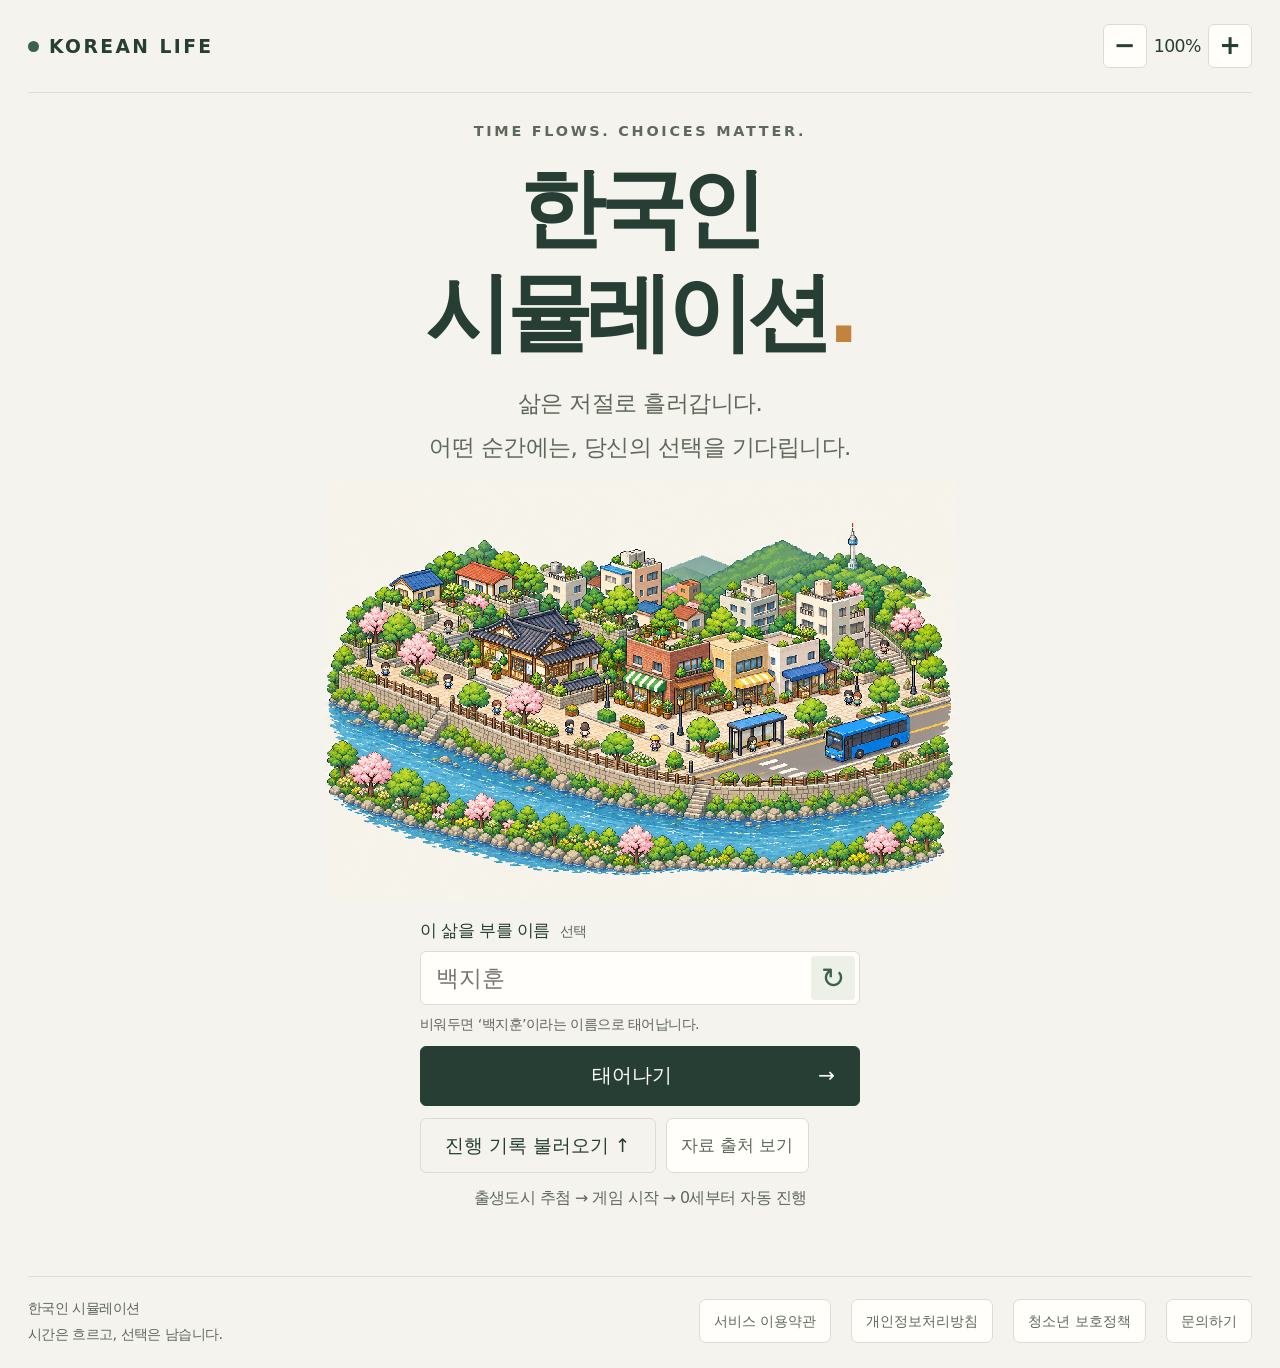
==== commit 590f4218: "feat: publish region and lifestyle living costs - Pay is shown as after-tax salary. - Living costs s" ====
--- a/site/index.html
+++ b/site/index.html
@@ -1,8 +1,8 @@
 <!doctype html>
-<html lang="ko"><head><meta charset="utf-8"><meta name="viewport" content="width=device-width,initial-scale=1,viewport-fit=cover"><meta name="theme-color" content="#f5f3ed"><meta name="description" content="시간은 흐르고, 선택은 삶을 바꿉니다. 한국에서 살아가는 자동 진행 인생 시뮬레이션."><title>한국인 시뮬레이션 · Korean Life</title><link rel="stylesheet" href="./style.css?v=popup-auto-20261024"><link rel="stylesheet" href="./text-size.css?v=popup-auto-20261024"><link rel="stylesheet" href="./life-scene.css?v=popup-auto-20261024"><link rel="stylesheet" href="./responsive.css?v=popup-auto-20261024"><link rel="stylesheet" href="./career-browser.css?v=popup-auto-20261024"><link rel="stylesheet" href="./employment-browser.css?v=popup-auto-20261024"><link rel="stylesheet" href="./life-tools.css?v=popup-auto-20261024"><link rel="stylesheet" href="./family.css?v=popup-auto-20261024"><link rel="stylesheet" href="./household.css?v=popup-auto-20261024"><link rel="stylesheet" href="./daily-layout.css?v=popup-auto-20261024"><link rel="stylesheet" href="./decision-dialog.css?v=popup-auto-20261024"><link rel="stylesheet" href="./economy-ui.css?v=popup-auto-20261024"><link rel="stylesheet" href="./save-transfer.css?v=popup-auto-20261024"><link rel="stylesheet" href="./formed-family.css?v=popup-auto-20261024"><link rel="stylesheet" href="./investment.css?v=popup-auto-20261024"><link rel="stylesheet" href="./mobile-dashboard.css?v=popup-auto-20261024"><link rel="stylesheet" href="./debt.css?v=popup-auto-20261024"><link rel="stylesheet" href="./ux-improvements.css?v=popup-auto-20261024"><link rel="stylesheet" href="./focused-life.css?v=popup-auto-20261024"><link rel="stylesheet" href="./choice-recommendations.css?v=popup-auto-20261024"><link rel="stylesheet" href="./history-digest.css?v=popup-auto-20261024"></head>
+<html lang="ko"><head><meta charset="utf-8"><meta name="viewport" content="width=device-width,initial-scale=1,viewport-fit=cover"><meta name="theme-color" content="#f5f3ed"><meta name="description" content="시간은 흐르고, 선택은 삶을 바꿉니다. 한국에서 살아가는 자동 진행 인생 시뮬레이션."><title>한국인 시뮬레이션 · Korean Life</title><link rel="stylesheet" href="./style.css?v=living-costs-20261024"><link rel="stylesheet" href="./text-size.css?v=living-costs-20261024"><link rel="stylesheet" href="./life-scene.css?v=living-costs-20261024"><link rel="stylesheet" href="./responsive.css?v=living-costs-20261024"><link rel="stylesheet" href="./career-browser.css?v=living-costs-20261024"><link rel="stylesheet" href="./employment-browser.css?v=living-costs-20261024"><link rel="stylesheet" href="./life-tools.css?v=living-costs-20261024"><link rel="stylesheet" href="./family.css?v=living-costs-20261024"><link rel="stylesheet" href="./household.css?v=living-costs-20261024"><link rel="stylesheet" href="./daily-layout.css?v=living-costs-20261024"><link rel="stylesheet" href="./decision-dialog.css?v=living-costs-20261024"><link rel="stylesheet" href="./economy-ui.css?v=living-costs-20261024"><link rel="stylesheet" href="./save-transfer.css?v=living-costs-20261024"><link rel="stylesheet" href="./formed-family.css?v=living-costs-20261024"><link rel="stylesheet" href="./investment.css?v=living-costs-20261024"><link rel="stylesheet" href="./mobile-dashboard.css?v=living-costs-20261024"><link rel="stylesheet" href="./debt.css?v=living-costs-20261024"><link rel="stylesheet" href="./ux-improvements.css?v=living-costs-20261024"><link rel="stylesheet" href="./focused-life.css?v=living-costs-20261024"><link rel="stylesheet" href="./choice-recommendations.css?v=living-costs-20261024"><link rel="stylesheet" href="./history-digest.css?v=living-costs-20261024"></head>
 <body><header><a class="brand" href="./" aria-label="처음으로"><span class="brand-dot"></span>KOREAN LIFE</a><div id="text-size-controls"></div><button class="secondary header-action" id="careers" type="button" aria-haspopup="dialog" disabled>직업 찾아보기</button><button class="secondary header-action" id="about" type="button" aria-haspopup="dialog">서비스 안내</button></header>
 <main><section id="asset-load-panel" class="asset-load-panel" role="status"><p id="asset-load-status" aria-live="polite">게임 자료를 준비하고 있습니다.</p><div class="asset-load-actions"><button id="asset-load-retry" class="secondary" type="button" hidden>실패한 자료 다시 받기</button><button id="asset-load-dismiss" class="quiet" type="button" hidden>게임 계속 보기</button></div></section><div id="progress-notices" tabindex="-1" aria-label="진행과 저장 안내"></div><section id="welcome" class="welcome"><div class="eyebrow">TIME FLOWS. CHOICES MATTER.</div><h1>한국인<br>시뮬레이션<span>.</span></h1><p class="intro">삶은 저절로 흘러갑니다.<br>어떤 순간에는, 당신의 선택을 기다립니다.</p><figure class="hero-illustration"><img src="./assets/korean-neighborhood-fullshot-v3.png" width="1536" height="1024" alt="한옥과 동네 가게, 아파트와 나무가 어우러진 강과 양쪽 강둑 전체가 보이는 가상 한국 동네의 도트 픽셀아트 풀샷" fetchpriority="high"></figure>
-<div class="start-box"><label for="name">이 삶을 부를 이름 <span>선택</span></label><div class="name-entry"><input id="name" maxlength="16" placeholder="" autocomplete="off" aria-describedby="name-hint"><button class="name-shuffle" id="suggest-name" aria-label="무작위 한글 이름 다시 추천">↻</button></div><p class="name-hint" id="name-hint"></p><button id="edit-birth-name" class="quiet" type="button" hidden>이름 변경</button><div class="start-actions"><button class="primary" id="start" disabled>태어나기 <span>→</span></button><button class="secondary" id="resume" hidden>이전 삶 이어하기</button></div><div class="save-start-actions"><button id="import-save" type="button" class="secondary" aria-haspopup="dialog" disabled>진행 기록 불러오기 ↑</button></div><p class="small">출생도시 추첨 → 게임 시작 → 0세부터 자동 진행</p></div></section>
+<div class="start-box"><label for="name">이 삶을 부를 이름 <span>선택</span></label><div class="name-entry"><input id="name" maxlength="16" placeholder="" autocomplete="off" aria-describedby="name-hint"><button class="name-shuffle" id="suggest-name" aria-label="무작위 한글 이름 다시 추천">↻</button></div><p class="name-hint" id="name-hint"></p><button id="edit-birth-name" class="quiet" type="button" hidden>이름 변경</button><div class="start-actions"><button class="primary" id="start" disabled>태어나기 <span>→</span></button><button class="secondary" id="resume" hidden>이전 삶 이어하기</button></div><div class="save-start-actions"><button id="import-save" type="button" class="secondary" aria-haspopup="dialog" disabled>진행 기록 불러오기 ↑</button><button id="sources-open" type="button" class="quiet" aria-haspopup="dialog">자료 출처 보기</button></div><p class="small">출생도시 추첨 → 게임 시작 → 0세부터 자동 진행</p></div></section>
 <section id="birth" class="birth" hidden aria-busy="false" aria-label="출생도시 추첨">
 <div class="city-stage"><div class="city-map-wrap"><svg id="city-map" viewBox="0 0 320 240" role="img" aria-labelledby="city-map-title"><title id="city-map-title">출생도시 행정구역 지도</title><image id="city-map-shape" x="0" y="0" width="320" height="240" preserveAspectRatio="xMidYMid meet"></image></svg></div><div class="city-label"><p id="birth-region" class="birth-region">대한민국 어딘가에서</p><h1 id="city-reel" aria-live="off">어디에서 태어날까요?</h1><span class="city-stage-caption" id="birth-name">당신의 첫 번째 주소</span><p class="birth-current-area" id="birth-current-area" hidden></p></div></div>
 <div id="birth-result" hidden><div class="birth-stats"><div><span id="birth-probability-label">추첨 확률 · 평균 조출생률 기준</span><strong id="birth-probability"></strong></div><div><span id="birth-weight-label">평균 조출생률 · 주민 1,000명당</span><strong id="birth-population"></strong></div></div>
@@ -14,14 +14,14 @@
 <div class="journey-meta"><span id="chapter"></span><span id="progress-label"></span></div><div class="progress"><div id="progress"></div></div>
 <div class="focused-toolbar"><button id="current-life-task" class="primary" type="button" hidden></button><button id="life-manage-open" class="secondary" type="button" aria-haspopup="dialog">삶 관리</button><button id="all-records-open" class="quiet" type="button" aria-haspopup="dialog">전체 기록</button></div><aside id="milestone-guide" class="milestone-guide" hidden><p id="guide-copy"></p><button id="guide-dismiss" class="quiet" type="button" aria-label="안내 접기">알겠어요</button></aside><div id="injury-care-reminder" class="decision-reminder" hidden><span>부상 대응을 선택할 때까지 시간은 멈춰 있어요.</span><button id="injury-care-reopen" class="secondary" type="button" aria-haspopup="dialog" aria-controls="injury-care-dialog" aria-expanded="false">부상 대응 다시 열기 ›</button></div><div id="decision-reminder" class="decision-reminder" hidden><span>선택할 때까지 시간은 멈춰 있어요.</span><button id="decision-reopen" class="secondary" type="button" aria-haspopup="dialog" aria-controls="decision-dialog" aria-expanded="false">갈림길 다시 열기 ›</button></div><div class="game-grid game-layout"><section class="focused-current"><aside class="profile" aria-label="인물 정보"><div class="profile-identity"><div class="person-heading"><h2 id="person"></h2><span id="person-gender" class="person-gender"></span></div><p id="origin"></p><div class="age"><strong id="age">0</strong><div><b>세</b><span id="month">0개월</span></div></div></div>
 <section id="profile-details" class="profile-details" data-default-open="false"><button id="profile-details-toggle" class="profile-details-toggle" type="button" aria-expanded="false" aria-controls="profile-details-content"><span>상태 및 수치 보기</span><span class="details-chevron" aria-hidden="true">⌄</span></button><div id="profile-details-content" class="profile-details-content" hidden><ul id="status-tags"></ul><dl class="life-context"><div><dt>직업</dt><dd id="job"></dd><small id="employment"></small></div><div><dt>현재 거주지</dt><dd id="residence"></dd><small id="housing"></small></div><div><dt>학업</dt><dd><ul id="education"></ul></dd></div></dl>
-<ul class="small" id="labor-summary"></ul><p class="small" id="seed"></p><div class="profile-actions"><button class="quiet" id="restart">시작 화면</button><button class="quiet" id="quick-download">진행 기록 저장 ↓</button><button class="quiet" id="game-import-save" type="button" aria-haspopup="dialog" disabled>기록 불러오기·백업 ↑</button></div></div></section></aside><section class="daily-life-panel" aria-label="지금의 일상과 삶의 초점"><section id="life-scene" aria-label="지금 삶의 도트 장면"></section><div class="daily-stats" tabindex="0" role="group" aria-label="건강 만족 배움 관계"><div><span id="health-label">건강</span><strong id="health"></strong><meter id="health-meter" aria-labelledby="health-label" min="0" max="100"></meter></div><div><span id="joy-label">만족</span><strong id="joy"></strong><meter id="joy-meter" aria-labelledby="joy-label" min="0" max="100"></meter></div><div><span id="learn-label">배움</span><strong id="learn"></strong><meter id="learn-meter" aria-labelledby="learn-label" min="0" max="100"></meter></div><div><span id="bond-label">관계</span><strong id="bond"></strong><meter id="bond-meter" aria-labelledby="bond-label" min="0" max="100"></meter></div></div><section class="cash-glance" aria-label="내 소지금"><div><span>내 소지금</span><strong id="personal-cash"></strong><small id="cash-month-change"></small></div><button id="cash-details-open" class="quiet" type="button" aria-haspopup="dialog">내역 보기 ›</button></section><section class="focus-panel"><details id="focus-options"><summary><span>삶의 초점 · <strong id="current-focus-label">균형</strong></span><span class="focus-change-label">변경</span></summary><div class="focus-group" role="group" aria-label="삶의 초점" aria-describedby="focus-description"><button data-focus="balance" aria-pressed="true">균형</button><button data-focus="learning" aria-pressed="false">배움</button><button data-focus="career" aria-pressed="false">일과 성장</button><button data-focus="health" aria-pressed="false">건강</button><button data-focus="relationships" aria-pressed="false">사람들</button></div></details><p id="focus-description" hidden></p><ul id="focus-effects" class="focus-effects" aria-live="polite"></ul></section><section id="health-status-panel" class="health-status-panel" hidden><h3>몸 상태</h3><dl id="health-status-facts" class="finance-facts"></dl><div id="injury-automation-settings" class="injury-automation-settings" hidden></div><details id="health-history"><summary>부상·회복 기록</summary><ol id="health-history-list" class="health-history-list"></ol></details></section></section></section>
+<ul class="small" id="labor-summary"></ul><p class="small" id="seed"></p><div class="profile-actions"><button class="quiet" id="restart">시작 화면</button><button class="quiet" id="quick-download">진행 기록 저장 ↓</button><button class="quiet" id="game-import-save" type="button" aria-haspopup="dialog" disabled>기록 불러오기·백업 ↑</button></div></div></section></aside><section class="daily-life-panel" aria-label="지금의 일상과 삶의 초점"><section id="life-scene" aria-label="지금 삶의 도트 장면"></section><div class="daily-stats" tabindex="0" role="group" aria-label="건강 만족 배움 관계"><div><span id="health-label">건강</span><strong id="health"></strong><meter id="health-meter" aria-labelledby="health-label" min="0" max="100"></meter></div><div><span id="joy-label">만족</span><strong id="joy"></strong><meter id="joy-meter" aria-labelledby="joy-label" min="0" max="100"></meter></div><div><span id="learn-label">배움</span><strong id="learn"></strong><meter id="learn-meter" aria-labelledby="learn-label" min="0" max="100"></meter></div><div><span id="bond-label">관계</span><strong id="bond"></strong><meter id="bond-meter" aria-labelledby="bond-label" min="0" max="100"></meter></div></div><section class="cash-glance" aria-label="내 소지금"><div><span>내 소지금</span><strong id="personal-cash"></strong><small id="cash-month-change"></small></div><button id="cash-details-open" class="quiet" type="button" aria-haspopup="dialog">내역 보기 ›</button></section><section class="focus-panel"><details id="focus-options"><summary><span>삶의 초점 · <strong id="current-focus-label">균형</strong></span><span class="focus-change-label">변경</span></summary><div class="focus-group" role="group" aria-label="삶의 초점" aria-describedby="focus-description"><button data-focus="balance" aria-pressed="true">균형</button><button data-focus="learning" aria-pressed="false">배움</button><button data-focus="career" aria-pressed="false">일과 성장</button><button data-focus="health" aria-pressed="false">건강</button><button data-focus="relationships" aria-pressed="false">사람들</button></div></details><p id="focus-description" hidden></p><ul id="focus-effects" class="focus-effects" aria-live="polite"></ul></section><section id="lifestyle-settings" class="lifestyle-settings" hidden><h3>생활 수준</h3><p id="lifestyle-settings-text" class="small"></p><div id="lifestyle-settings-options" class="lifestyle-options" role="group" aria-label="생활 수준"></div></section><section id="health-status-panel" class="health-status-panel" hidden><h3>몸 상태</h3><dl id="health-status-facts" class="finance-facts"></dl><div id="injury-automation-settings" class="injury-automation-settings" hidden></div><details id="health-history"><summary>부상·회복 기록</summary><ol id="health-history-list" class="health-history-list"></ol></details></section></section></section>
 <section id="change-card" class="change-card" hidden><span class="eyebrow">나의 선택이 남긴 변화</span><ul id="changes"></ul></section>
 
 <aside class="recent-panel" aria-labelledby="recent-title"><h3 id="recent-title">최근 소식</h3><ol id="recent-important"></ol><p id="recent-empty" class="small">새로운 일상이 시작되고 있어요.</p></aside>
-</div><dialog id="life-manager" class="focused-dialog" aria-labelledby="manager-title"><div class="dialog-top"><h2 id="manager-title" tabindex="-1">삶 관리</h2><button id="manager-close" class="dialog-close" type="button" aria-label="삶 관리 닫기">×</button></div><div class="manager-body"><nav class="manager-tabs" role="tablist" aria-label="관리 분류"><button id="manager-tab-learning" data-manager-group="learning" role="tab" aria-controls="manager-panel-learning" type="button">학업·일</button><button id="manager-tab-living" data-manager-group="living" role="tab" aria-controls="manager-panel-living" type="button">생활</button><button id="manager-tab-family" data-manager-group="family" role="tab" aria-controls="manager-panel-family" type="button">가족</button><button id="manager-tab-assets" data-manager-group="assets" role="tab" aria-controls="manager-panel-assets" type="button">재산</button></nav><section id="manager-panel-learning" data-manager-panel="learning" class="manager-panel" role="tabpanel" aria-labelledby="manager-tab-learning"></section><section id="manager-panel-living" data-manager-panel="living" class="manager-panel" role="tabpanel" aria-labelledby="manager-tab-living"></section><section id="manager-panel-family" data-manager-panel="family" class="manager-panel" role="tabpanel" aria-labelledby="manager-tab-family"></section><section id="manager-panel-assets" data-manager-panel="assets" class="manager-panel" role="tabpanel" aria-labelledby="manager-tab-assets"></section><div id="manager-help"></div><details class="manager-person"><summary>내 상태 자세히 보기</summary><div id="manager-profile"></div></details><details class="manager-record-menu"><summary>기록·저장</summary><div id="manager-save-actions"></div><button id="manager-records-open" class="secondary" type="button">돈의 기록 보기 ›</button></details><details id="life-actions" class="action-drawer" hidden><summary>선택 메뉴 <span id="life-actions-hint">학업 · 가족 · 취미 · 일</span></summary><div class="life-actionbar" role="group" aria-label="일과 능력에 관한 선택"><span class="life-action-label">삶의 선택</span><button id="education-manage" class="quiet" type="button" aria-haspopup="dialog" disabled>학업 관리 ›</button><button class="primary life-action-button" id="employment-open" type="button" aria-haspopup="dialog" disabled>취업·이직</button><button class="secondary life-action-button" id="training-open" type="button" aria-haspopup="dialog" disabled>자격·능력 훈련</button><button id="formed-family-open" type="button" class="secondary life-action-button" aria-haspopup="dialog">결혼·자녀</button><button id="family-open" class="control" type="button" aria-haspopup="dialog">가족 정보</button><button id="spending-open" class="secondary life-action-button" type="button" aria-haspopup="dialog" disabled>돈쓰기</button><button id="hobbies-open" class="secondary life-action-button" type="button" aria-haspopup="dialog" disabled>취미활동</button><button id="military-info-open" class="secondary life-action-button" type="button" aria-haspopup="dialog" hidden>복무 정보</button></div><details id="future-actions" class="future-actions"><summary>앞으로의 선택</summary><ul id="future-actions-list"></ul></details></details><section id="later-life-card" class="decision-recommendation" hidden></section></div></dialog><dialog id="records-dialog" class="focused-dialog records-dialog" aria-labelledby="records-title"><div class="dialog-top"><h2 id="records-title" tabindex="-1">삶의 기록</h2><button id="records-close" class="dialog-close" type="button" aria-label="삶의 기록 닫기">×</button></div><aside class="history-rail" aria-label="생활과 돈의 기록"><section class="timeline-panel" id="timeline-panel" aria-labelledby="timeline-title" tabindex="0"><div class="panel-title"><h3 id="timeline-title">흘러온 시간</h3><span id="history-count"></span></div><ol id="life-feed" class="life-feed"></ol><button class="secondary more" id="more-history" type="button" hidden>이전 기록 더 보기 ↓</button></section><section class="finance-panel" id="finance-panel" aria-labelledby="finance-title" tabindex="0"><div class="panel-title"><h3 id="finance-title">돈의 기록</h3><span id="money-history-count"></span></div><dl id="finance-overview" class="finance-facts"><div><dt>내 소지금</dt><dd id="cash-wallet"></dd></div><div><dt><button id="property-open-title" class="finance-asset-link" type="button" data-investment-tab="property" aria-haspopup="dialog">부동산</button></dt><dd><button id="property-wallet" class="finance-asset-link" type="button" data-investment-tab="property" aria-haspopup="dialog"></button></dd></div><div><dt><button id="investment-open-title" class="finance-asset-link" type="button" data-investment-tab="stock" aria-haspopup="dialog">투자 (주식·펀드)</button></dt><dd><button id="investment-wallet" class="finance-asset-link" type="button" data-investment-tab="stock" aria-haspopup="dialog"></button></dd></div><div><dt>대출금</dt><dd><button id="debt-balance" class="finance-asset-link" type="button" aria-haspopup="dialog" aria-label="대출금 확인 및 상환"></button></dd></div><div><dt>연봉</dt><dd id="income"></dd></div><div><dt>생활비</dt><dd id="living-cost"></dd></div></dl><ol id="money-feed" class="life-feed"></ol><button class="secondary more" id="more-money-history" type="button" hidden>이전 돈 기록 더 보기 ↓</button></section></aside></dialog></section>
+</div><dialog id="life-manager" class="focused-dialog" aria-labelledby="manager-title"><div class="dialog-top"><h2 id="manager-title" tabindex="-1">삶 관리</h2><button id="manager-close" class="dialog-close" type="button" aria-label="삶 관리 닫기">×</button></div><div class="manager-body"><nav class="manager-tabs" role="tablist" aria-label="관리 분류"><button id="manager-tab-learning" data-manager-group="learning" role="tab" aria-controls="manager-panel-learning" type="button">학업·일</button><button id="manager-tab-living" data-manager-group="living" role="tab" aria-controls="manager-panel-living" type="button">생활</button><button id="manager-tab-family" data-manager-group="family" role="tab" aria-controls="manager-panel-family" type="button">가족</button><button id="manager-tab-assets" data-manager-group="assets" role="tab" aria-controls="manager-panel-assets" type="button">재산</button></nav><section id="manager-panel-learning" data-manager-panel="learning" class="manager-panel" role="tabpanel" aria-labelledby="manager-tab-learning"></section><section id="manager-panel-living" data-manager-panel="living" class="manager-panel" role="tabpanel" aria-labelledby="manager-tab-living"></section><section id="manager-panel-family" data-manager-panel="family" class="manager-panel" role="tabpanel" aria-labelledby="manager-tab-family"></section><section id="manager-panel-assets" data-manager-panel="assets" class="manager-panel" role="tabpanel" aria-labelledby="manager-tab-assets"></section><div id="manager-help"></div><details class="manager-person"><summary>내 상태 자세히 보기</summary><div id="manager-profile"></div></details><details class="manager-record-menu"><summary>기록·저장</summary><div id="manager-save-actions"></div><button id="manager-records-open" class="secondary" type="button">돈의 기록 보기 ›</button></details><details id="life-actions" class="action-drawer" hidden><summary>선택 메뉴 <span id="life-actions-hint">학업 · 가족 · 취미 · 일</span></summary><div class="life-actionbar" role="group" aria-label="일과 능력에 관한 선택"><span class="life-action-label">삶의 선택</span><button id="education-manage" class="quiet" type="button" aria-haspopup="dialog" disabled>학업 관리 ›</button><button class="primary life-action-button" id="employment-open" type="button" aria-haspopup="dialog" disabled>취업·이직</button><button class="secondary life-action-button" id="training-open" type="button" aria-haspopup="dialog" disabled>자격·능력 훈련</button><button id="formed-family-open" type="button" class="secondary life-action-button" aria-haspopup="dialog">결혼·자녀</button><button id="family-open" class="control" type="button" aria-haspopup="dialog">가족 정보</button><button id="spending-open" class="secondary life-action-button" type="button" aria-haspopup="dialog" disabled>돈쓰기</button><button id="hobbies-open" class="secondary life-action-button" type="button" aria-haspopup="dialog" disabled>취미활동</button><button id="military-info-open" class="secondary life-action-button" type="button" aria-haspopup="dialog" hidden>복무 정보</button></div><details id="future-actions" class="future-actions"><summary>앞으로의 선택</summary><ul id="future-actions-list"></ul></details></details><section id="later-life-card" class="decision-recommendation" hidden></section></div></dialog><dialog id="records-dialog" class="focused-dialog records-dialog" aria-labelledby="records-title"><div class="dialog-top"><h2 id="records-title" tabindex="-1">삶의 기록</h2><button id="records-close" class="dialog-close" type="button" aria-label="삶의 기록 닫기">×</button></div><aside class="history-rail" aria-label="생활과 돈의 기록"><section class="timeline-panel" id="timeline-panel" aria-labelledby="timeline-title" tabindex="0"><div class="panel-title"><h3 id="timeline-title">흘러온 시간</h3><span id="history-count"></span></div><ol id="life-feed" class="life-feed"></ol><button class="secondary more" id="more-history" type="button" hidden>이전 기록 더 보기 ↓</button></section><section class="finance-panel" id="finance-panel" aria-labelledby="finance-title" tabindex="0"><div class="panel-title"><h3 id="finance-title">돈의 기록</h3><span id="money-history-count"></span></div><dl id="finance-overview" class="finance-facts"><div><dt>내 소지금</dt><dd id="cash-wallet"></dd></div><div><dt><button id="property-open-title" class="finance-asset-link" type="button" data-investment-tab="property" aria-haspopup="dialog">부동산</button></dt><dd><button id="property-wallet" class="finance-asset-link" type="button" data-investment-tab="property" aria-haspopup="dialog"></button></dd></div><div><dt><button id="investment-open-title" class="finance-asset-link" type="button" data-investment-tab="stock" aria-haspopup="dialog">투자 (주식·펀드)</button></dt><dd><button id="investment-wallet" class="finance-asset-link" type="button" data-investment-tab="stock" aria-haspopup="dialog"></button></dd></div><div><dt>대출금</dt><dd><button id="debt-balance" class="finance-asset-link" type="button" aria-haspopup="dialog" aria-label="대출금 확인 및 상환"></button></dd></div><div><dt>세후 연봉</dt><dd id="income"></dd></div><div><dt>생활비</dt><dd id="living-cost"></dd></div></dl><ol id="money-feed" class="life-feed"></ol><button class="secondary more" id="more-money-history" type="button" hidden>이전 돈 기록 더 보기 ↓</button></section></aside></dialog></section>
 <section id="ending" class="ending" hidden><figure class="ending-illustration"><img src="./assets/korean-neighborhood-fullshot-v3.png" width="1536" height="1024" alt="강과 양쪽 강둑 전체가 보이는 한국 동네 도트 픽셀아트 풀샷" loading="lazy"></figure><div class="eyebrow">A LIFE, IN YOUR OWN WORDS</div><p class="ending-age" id="ending-age">삶을 돌아보며</p><h1 id="ending-title"></h1><p id="ending-text"></p><div id="ending-metrics" class="ending-metrics"></div><p id="ending-cause" class="ending-cause" hidden></p><section id="ending-health-panel" class="ending-health-panel" hidden><h3>부상·회복 기록</h3><ol id="ending-health-history" class="health-history-list"></ol><section id="ending-service-settlement" hidden><h4>군복무 적금 정산</h4><dl id="ending-service-settlement-facts" class="finance-facts"></dl></section></section><div id="tags" class="tags"></div><div class="ending-actions"><button id="ending-family-open" class="secondary" type="button" aria-haspopup="dialog">가족 정보</button><button class="primary" id="again">다른 삶 살아보기 →</button><button class="secondary" id="download">나의 이야기 저장 ↓</button><button class="secondary" id="ending-import-save" type="button" aria-haspopup="dialog" disabled>기록 불러오기·백업 ↑</button></div><details class="timeline"><summary>한평생의 기록 펼치기</summary><p id="ending-history-count" class="small"></p><ol id="ending-history"></ol><button id="ending-more-history" class="secondary" type="button" hidden>이전 기록 더 보기 ↓</button></details></section><p id="message" role="status" class="message"></p></main>
 <footer><div class="footer-brand"><span>한국인 시뮬레이션</span><span>시간은 흐르고, 선택은 남습니다.</span></div><nav class="footer-policies" aria-label="하단 서비스 정책"><button class="quiet" id="footer-terms" data-policy="terms">서비스 이용약관</button><button class="quiet" id="footer-privacy" data-policy="privacy">개인정보처리방침</button><button class="quiet" id="footer-youth" data-policy="youth">청소년 보호정책</button><button class="quiet" id="footer-contact" data-policy="contact">문의하기</button></nav></footer>
-<dialog id="military-info" class="life-tools-dialog" aria-labelledby="military-info-title"><div class="dialog-top"><h2 id="military-info-title" tabindex="-1">복무 정보</h2><button id="military-info-close" class="dialog-close" type="button" aria-label="복무 정보 닫기">×</button></div><div class="life-tool-body"><section id="military-career-summary" hidden><h3>현재 복무 상태</h3><dl id="military-career-facts" class="finance-facts"></dl></section><p id="military-provided-note" class="small" hidden>복무 중 숙식 제공</p><section id="military-pay-summary" class="military-savings" hidden><h4>군 복무 월급</h4><dl id="military-pay-facts" class="finance-facts"></dl><section id="military-payment" hidden><h5>최근 지급 명세</h5><dl id="military-payment-facts" class="finance-facts"></dl></section></section><section id="military-savings-summary" class="military-savings" hidden><h4>군복무 적금</h4><dl id="military-account-facts" class="finance-facts"></dl><section id="military-settlement" hidden><h5 id="military-settlement-title">전역 정산 내역</h5><dl id="military-settlement-facts" class="finance-facts"></dl></section></section></div><section id="service-review-panel" hidden></section></dialog>
+<dialog id="sources-dialog" class="life-tools-dialog" aria-labelledby="sources-title"><div class="dialog-top"><h2 id="sources-title" tabindex="-1">자료 출처와 게임 가정</h2><button id="sources-close" class="dialog-close" type="button" aria-label="자료 출처 닫기">×</button></div><div class="life-tool-body"><p class="small">게임에 쓰인 공개 자료와, 실제 통계가 아닌 게임 설정을 모았습니다.</p><div id="sources-body"></div></div></dialog><dialog id="military-info" class="life-tools-dialog" aria-labelledby="military-info-title"><div class="dialog-top"><h2 id="military-info-title" tabindex="-1">복무 정보</h2><button id="military-info-close" class="dialog-close" type="button" aria-label="복무 정보 닫기">×</button></div><div class="life-tool-body"><section id="military-career-summary" hidden><h3>현재 복무 상태</h3><dl id="military-career-facts" class="finance-facts"></dl></section><p id="military-provided-note" class="small" hidden>복무 중 숙식 제공</p><section id="military-pay-summary" class="military-savings" hidden><h4>군 복무 월급</h4><dl id="military-pay-facts" class="finance-facts"></dl><section id="military-payment" hidden><h5>최근 지급 명세</h5><dl id="military-payment-facts" class="finance-facts"></dl></section></section><section id="military-savings-summary" class="military-savings" hidden><h4>군복무 적금</h4><dl id="military-account-facts" class="finance-facts"></dl><section id="military-settlement" hidden><h5 id="military-settlement-title">전역 정산 내역</h5><dl id="military-settlement-facts" class="finance-facts"></dl></section></section></div><section id="service-review-panel" hidden></section></dialog>
 <dialog id="decision-dialog" class="decision-dialog" aria-modal="true" aria-labelledby="event-title" aria-describedby="event-text"><div class="decision-dialog-top"><span>삶의 갈림길</span><button id="decision-fold" type="button" class="secondary">− 잠시 접고 게임 보기</button></div><section class="story-card" id="story-card"><div class="card-meta"><span class="card-number" id="card-number"></span><span class="card-state" id="card-state"></span></div><h2 id="event-title" tabindex="-1"></h2><p id="event-text"></p><div id="choices"></div><p id="decision-error" role="alert"></p><div class="flow-note" id="flow-note"><span class="flow-line"></span><span id="flow-copy">다음 계절로 이어지고 있습니다.</span></div></section></dialog>
 <dialog id="info" aria-labelledby="policy-title"><div class="dialog-top"><h2 id="policy-title" tabindex="-1">서비스 이용약관</h2><button class="dialog-close" id="close-info" aria-label="팝업 닫기">×</button></div><nav class="policy-tabs" aria-label="서비스 정책"><button data-policy="terms" aria-pressed="true">이용약관</button><button data-policy="privacy" aria-pressed="false">개인정보</button><button data-policy="youth" aria-pressed="false">청소년 보호</button><button data-policy="contact" aria-pressed="false">문의하기</button></nav><div class="policy-content"><div id="policy-copy"></div><section id="terms-appendix"><p>이 게임은 실제 공개 자료와 별도로 만든 가상 규칙을 함께 사용합니다. 사람의 인생을 통계로 판정하거나 성공 순위를 매기지 않습니다.</p><h3>현재 실제 자료가 쓰이는 곳</h3><ul id="source-list"></ul><p id="birth-definition"></p><h3>게임을 위해 정한 값</h3><p>가구 배경, 자동 사건의 빈도, 진학·직업·이사 경로, 소득·생활비·돌봄 비용, 건강·관계 점수와 생활 초점의 효과는 모두 게임용 가정입니다. 시간은 월 단위로 흐르며 중요한 갈림길에서 멈춥니다. 새 삶은 나이대에 진입할 때 국내 생명표의 연간 사망확률 평균으로 가상 사망 여부를 한 번 추첨합니다. 사망 또는 사용자 요청으로 정한 120세 게임 상한에서 마칩니다. 과거 저장 기록은 기존 종료 규칙을 유지합니다. 성별·입영 자격·학교 합격 확률·구체적 질병·개인의 실제 수명·세금·연금을 판정하지 않습니다.</p><p>등록금은 공개 연간 평균과 전공별 게임 배율을 적용해 재학 중 매월 반영합니다. 학업 기간은 경로별 48개월 또는 72개월이며, 복무·학비 준비 휴학 중에는 학업과 납부를 멈춥니다. 장학금·물가 변화는 반영하지 않습니다. 복무 경로는 대상자라는 게임 가정입니다.</p><h3>지도와 삽화</h3><ul id="map-source-list"></ul><p>화면의 동네 삽화는 AI로 생성한 도트 픽셀아트의 가상 풍경입니다. 진행 장면의 캐릭터·복장과 대표 배경은 나이·활동·거주지에 맞춰 바뀌는 연출이며 실제 인물·도시 사진을 뜻하지 않습니다. 출생도시의 실제 사진을 뜻하지 않습니다.</p><p class="small" id="data-version"></p><section aria-labelledby="runtime-status-title"><h3 id="runtime-status-title">공개 자료 갱신</h3><dl id="runtime-update-facts" class="finance-facts"></dl></section></section><section id="contact-actions" hidden><div class="contact-card"><span>운영자</span><strong id="contact-operator"></strong><span>문의 이메일</span><strong id="contact-email"></strong></div><p id="contact-channel-note"></p><a id="contact-mail" class="primary contact-mail" hidden>이메일로 문의하기 ›</a><label class="contact-template-label" for="contact-template">문의 양식</label><textarea id="contact-template" readonly rows="7" aria-describedby="contact-status"></textarea><button class="secondary" id="copy-contact">문의 양식 복사</button><p id="contact-status" class="small" role="status"></p></section></div></dialog>
-<dialog id="injury-care-dialog" class="decision-dialog" aria-modal="true" aria-labelledby="injury-care-title" aria-describedby="injury-care-description"><div class="decision-dialog-top"><span>부상 대응</span><button id="injury-care-fold" type="button" class="secondary">− 잠시 접고 게임 보기</button></div><section class="story-card"><h2 id="injury-care-title" tabindex="-1">몸을 돌볼 시간</h2><p id="injury-care-description"></p><div id="injury-care-choices"></div><p id="injury-care-error" role="alert"></p></section></dialog><script type="module" src="./app.mjs?v=popup-auto-20261024"></script></body></html>
+<dialog id="injury-care-dialog" class="decision-dialog" aria-modal="true" aria-labelledby="injury-care-title" aria-describedby="injury-care-description"><div class="decision-dialog-top"><span>부상 대응</span><button id="injury-care-fold" type="button" class="secondary">− 잠시 접고 게임 보기</button></div><section class="story-card"><h2 id="injury-care-title" tabindex="-1">몸을 돌볼 시간</h2><p id="injury-care-description"></p><div id="injury-care-choices"></div><p id="injury-care-error" role="alert"></p></section></dialog><script type="module" src="./app.mjs?v=living-costs-20261024"></script></body></html>
--- a/site/ux-improvements.css
+++ b/site/ux-improvements.css
@@ -89,3 +89,12 @@
 .timeline-new-records[hidden]{display:none}
 .finance-panel .life-feed>.timeline-event{grid-template-columns:minmax(0,1fr)}
 @media(max-width:599px){.life-scene-map-label{display:none}.life-scene-home svg,.life-scene-activity svg{filter:drop-shadow(1.5px 0 0 #fff) drop-shadow(-1.5px 0 0 #fff) drop-shadow(0 1.5px 0 #fff) drop-shadow(0 -1.5px 0 #fff)}.life-feed li{grid-template-columns:67px minmax(0,1fr)}}
+
+/* Lifestyle level and collected sources */
+.lifestyle-settings{margin-top:12px}
+.lifestyle-options{display:flex;flex-wrap:wrap;gap:8px}
+.lifestyle-options button[aria-pressed="true"]{font-weight:700;outline:2px solid currentColor;outline-offset:-2px}
+#sources-body .source-group h3{margin:16px 0 6px}
+#sources-body .source-list{margin:0;padding-left:18px}
+#sources-body .source-list li{margin:6px 0;overflow-wrap:anywhere}
+#sources-body .source-list p{margin:2px 0 0}
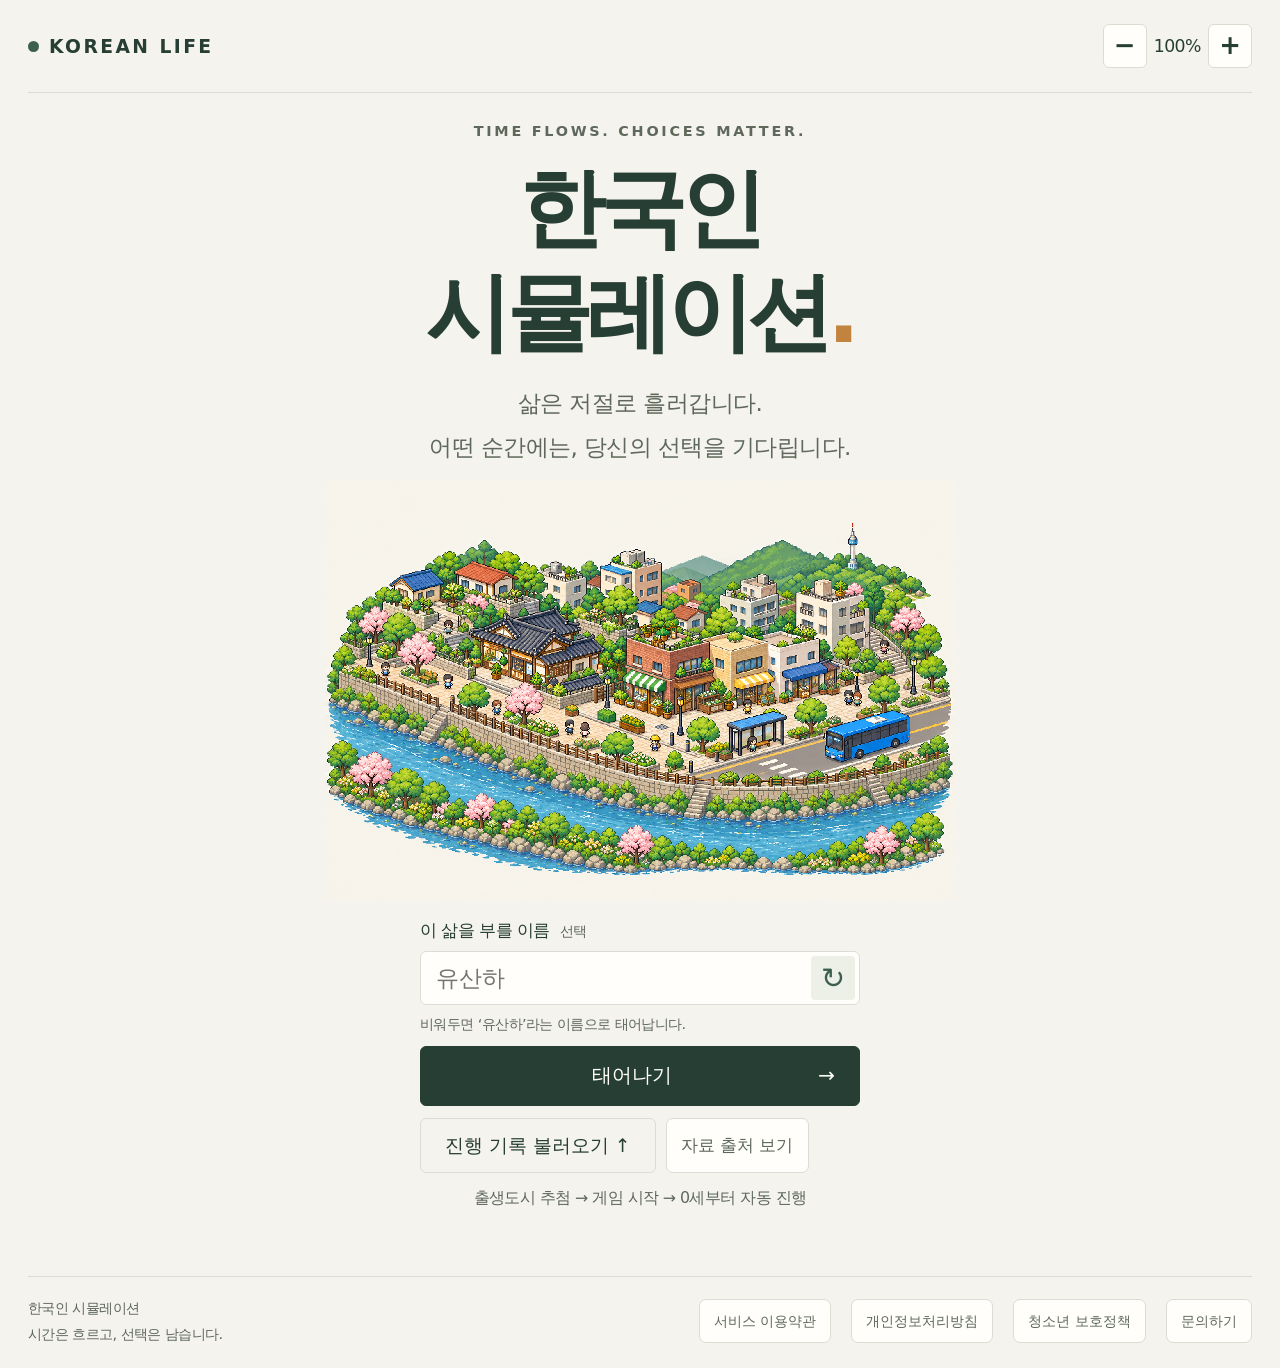
==== commit 843835e0: "feat: publish home ownership - Rent on jeonse or buy a home, with or without a 70% mortgage. - One-t" ====
--- a/site/index.html
+++ b/site/index.html
@@ -1,5 +1,5 @@
 <!doctype html>
-<html lang="ko"><head><meta charset="utf-8"><meta name="viewport" content="width=device-width,initial-scale=1,viewport-fit=cover"><meta name="theme-color" content="#f5f3ed"><meta name="description" content="시간은 흐르고, 선택은 삶을 바꿉니다. 한국에서 살아가는 자동 진행 인생 시뮬레이션."><title>한국인 시뮬레이션 · Korean Life</title><link rel="stylesheet" href="./style.css?v=living-costs-20261024"><link rel="stylesheet" href="./text-size.css?v=living-costs-20261024"><link rel="stylesheet" href="./life-scene.css?v=living-costs-20261024"><link rel="stylesheet" href="./responsive.css?v=living-costs-20261024"><link rel="stylesheet" href="./career-browser.css?v=living-costs-20261024"><link rel="stylesheet" href="./employment-browser.css?v=living-costs-20261024"><link rel="stylesheet" href="./life-tools.css?v=living-costs-20261024"><link rel="stylesheet" href="./family.css?v=living-costs-20261024"><link rel="stylesheet" href="./household.css?v=living-costs-20261024"><link rel="stylesheet" href="./daily-layout.css?v=living-costs-20261024"><link rel="stylesheet" href="./decision-dialog.css?v=living-costs-20261024"><link rel="stylesheet" href="./economy-ui.css?v=living-costs-20261024"><link rel="stylesheet" href="./save-transfer.css?v=living-costs-20261024"><link rel="stylesheet" href="./formed-family.css?v=living-costs-20261024"><link rel="stylesheet" href="./investment.css?v=living-costs-20261024"><link rel="stylesheet" href="./mobile-dashboard.css?v=living-costs-20261024"><link rel="stylesheet" href="./debt.css?v=living-costs-20261024"><link rel="stylesheet" href="./ux-improvements.css?v=living-costs-20261024"><link rel="stylesheet" href="./focused-life.css?v=living-costs-20261024"><link rel="stylesheet" href="./choice-recommendations.css?v=living-costs-20261024"><link rel="stylesheet" href="./history-digest.css?v=living-costs-20261024"></head>
+<html lang="ko"><head><meta charset="utf-8"><meta name="viewport" content="width=device-width,initial-scale=1,viewport-fit=cover"><meta name="theme-color" content="#f5f3ed"><meta name="description" content="시간은 흐르고, 선택은 삶을 바꿉니다. 한국에서 살아가는 자동 진행 인생 시뮬레이션."><title>한국인 시뮬레이션 · Korean Life</title><link rel="stylesheet" href="./style.css?v=home-20261024"><link rel="stylesheet" href="./text-size.css?v=home-20261024"><link rel="stylesheet" href="./life-scene.css?v=home-20261024"><link rel="stylesheet" href="./responsive.css?v=home-20261024"><link rel="stylesheet" href="./career-browser.css?v=home-20261024"><link rel="stylesheet" href="./employment-browser.css?v=home-20261024"><link rel="stylesheet" href="./life-tools.css?v=home-20261024"><link rel="stylesheet" href="./family.css?v=home-20261024"><link rel="stylesheet" href="./household.css?v=home-20261024"><link rel="stylesheet" href="./daily-layout.css?v=home-20261024"><link rel="stylesheet" href="./decision-dialog.css?v=home-20261024"><link rel="stylesheet" href="./economy-ui.css?v=home-20261024"><link rel="stylesheet" href="./save-transfer.css?v=home-20261024"><link rel="stylesheet" href="./formed-family.css?v=home-20261024"><link rel="stylesheet" href="./investment.css?v=home-20261024"><link rel="stylesheet" href="./mobile-dashboard.css?v=home-20261024"><link rel="stylesheet" href="./debt.css?v=home-20261024"><link rel="stylesheet" href="./ux-improvements.css?v=home-20261024"><link rel="stylesheet" href="./focused-life.css?v=home-20261024"><link rel="stylesheet" href="./choice-recommendations.css?v=home-20261024"><link rel="stylesheet" href="./history-digest.css?v=home-20261024"></head>
 <body><header><a class="brand" href="./" aria-label="처음으로"><span class="brand-dot"></span>KOREAN LIFE</a><div id="text-size-controls"></div><button class="secondary header-action" id="careers" type="button" aria-haspopup="dialog" disabled>직업 찾아보기</button><button class="secondary header-action" id="about" type="button" aria-haspopup="dialog">서비스 안내</button></header>
 <main><section id="asset-load-panel" class="asset-load-panel" role="status"><p id="asset-load-status" aria-live="polite">게임 자료를 준비하고 있습니다.</p><div class="asset-load-actions"><button id="asset-load-retry" class="secondary" type="button" hidden>실패한 자료 다시 받기</button><button id="asset-load-dismiss" class="quiet" type="button" hidden>게임 계속 보기</button></div></section><div id="progress-notices" tabindex="-1" aria-label="진행과 저장 안내"></div><section id="welcome" class="welcome"><div class="eyebrow">TIME FLOWS. CHOICES MATTER.</div><h1>한국인<br>시뮬레이션<span>.</span></h1><p class="intro">삶은 저절로 흘러갑니다.<br>어떤 순간에는, 당신의 선택을 기다립니다.</p><figure class="hero-illustration"><img src="./assets/korean-neighborhood-fullshot-v3.png" width="1536" height="1024" alt="한옥과 동네 가게, 아파트와 나무가 어우러진 강과 양쪽 강둑 전체가 보이는 가상 한국 동네의 도트 픽셀아트 풀샷" fetchpriority="high"></figure>
 <div class="start-box"><label for="name">이 삶을 부를 이름 <span>선택</span></label><div class="name-entry"><input id="name" maxlength="16" placeholder="" autocomplete="off" aria-describedby="name-hint"><button class="name-shuffle" id="suggest-name" aria-label="무작위 한글 이름 다시 추천">↻</button></div><p class="name-hint" id="name-hint"></p><button id="edit-birth-name" class="quiet" type="button" hidden>이름 변경</button><div class="start-actions"><button class="primary" id="start" disabled>태어나기 <span>→</span></button><button class="secondary" id="resume" hidden>이전 삶 이어하기</button></div><div class="save-start-actions"><button id="import-save" type="button" class="secondary" aria-haspopup="dialog" disabled>진행 기록 불러오기 ↑</button><button id="sources-open" type="button" class="quiet" aria-haspopup="dialog">자료 출처 보기</button></div><p class="small">출생도시 추첨 → 게임 시작 → 0세부터 자동 진행</p></div></section>
@@ -14,7 +14,7 @@
 <div class="journey-meta"><span id="chapter"></span><span id="progress-label"></span></div><div class="progress"><div id="progress"></div></div>
 <div class="focused-toolbar"><button id="current-life-task" class="primary" type="button" hidden></button><button id="life-manage-open" class="secondary" type="button" aria-haspopup="dialog">삶 관리</button><button id="all-records-open" class="quiet" type="button" aria-haspopup="dialog">전체 기록</button></div><aside id="milestone-guide" class="milestone-guide" hidden><p id="guide-copy"></p><button id="guide-dismiss" class="quiet" type="button" aria-label="안내 접기">알겠어요</button></aside><div id="injury-care-reminder" class="decision-reminder" hidden><span>부상 대응을 선택할 때까지 시간은 멈춰 있어요.</span><button id="injury-care-reopen" class="secondary" type="button" aria-haspopup="dialog" aria-controls="injury-care-dialog" aria-expanded="false">부상 대응 다시 열기 ›</button></div><div id="decision-reminder" class="decision-reminder" hidden><span>선택할 때까지 시간은 멈춰 있어요.</span><button id="decision-reopen" class="secondary" type="button" aria-haspopup="dialog" aria-controls="decision-dialog" aria-expanded="false">갈림길 다시 열기 ›</button></div><div class="game-grid game-layout"><section class="focused-current"><aside class="profile" aria-label="인물 정보"><div class="profile-identity"><div class="person-heading"><h2 id="person"></h2><span id="person-gender" class="person-gender"></span></div><p id="origin"></p><div class="age"><strong id="age">0</strong><div><b>세</b><span id="month">0개월</span></div></div></div>
 <section id="profile-details" class="profile-details" data-default-open="false"><button id="profile-details-toggle" class="profile-details-toggle" type="button" aria-expanded="false" aria-controls="profile-details-content"><span>상태 및 수치 보기</span><span class="details-chevron" aria-hidden="true">⌄</span></button><div id="profile-details-content" class="profile-details-content" hidden><ul id="status-tags"></ul><dl class="life-context"><div><dt>직업</dt><dd id="job"></dd><small id="employment"></small></div><div><dt>현재 거주지</dt><dd id="residence"></dd><small id="housing"></small></div><div><dt>학업</dt><dd><ul id="education"></ul></dd></div></dl>
-<ul class="small" id="labor-summary"></ul><p class="small" id="seed"></p><div class="profile-actions"><button class="quiet" id="restart">시작 화면</button><button class="quiet" id="quick-download">진행 기록 저장 ↓</button><button class="quiet" id="game-import-save" type="button" aria-haspopup="dialog" disabled>기록 불러오기·백업 ↑</button></div></div></section></aside><section class="daily-life-panel" aria-label="지금의 일상과 삶의 초점"><section id="life-scene" aria-label="지금 삶의 도트 장면"></section><div class="daily-stats" tabindex="0" role="group" aria-label="건강 만족 배움 관계"><div><span id="health-label">건강</span><strong id="health"></strong><meter id="health-meter" aria-labelledby="health-label" min="0" max="100"></meter></div><div><span id="joy-label">만족</span><strong id="joy"></strong><meter id="joy-meter" aria-labelledby="joy-label" min="0" max="100"></meter></div><div><span id="learn-label">배움</span><strong id="learn"></strong><meter id="learn-meter" aria-labelledby="learn-label" min="0" max="100"></meter></div><div><span id="bond-label">관계</span><strong id="bond"></strong><meter id="bond-meter" aria-labelledby="bond-label" min="0" max="100"></meter></div></div><section class="cash-glance" aria-label="내 소지금"><div><span>내 소지금</span><strong id="personal-cash"></strong><small id="cash-month-change"></small></div><button id="cash-details-open" class="quiet" type="button" aria-haspopup="dialog">내역 보기 ›</button></section><section class="focus-panel"><details id="focus-options"><summary><span>삶의 초점 · <strong id="current-focus-label">균형</strong></span><span class="focus-change-label">변경</span></summary><div class="focus-group" role="group" aria-label="삶의 초점" aria-describedby="focus-description"><button data-focus="balance" aria-pressed="true">균형</button><button data-focus="learning" aria-pressed="false">배움</button><button data-focus="career" aria-pressed="false">일과 성장</button><button data-focus="health" aria-pressed="false">건강</button><button data-focus="relationships" aria-pressed="false">사람들</button></div></details><p id="focus-description" hidden></p><ul id="focus-effects" class="focus-effects" aria-live="polite"></ul></section><section id="lifestyle-settings" class="lifestyle-settings" hidden><h3>생활 수준</h3><p id="lifestyle-settings-text" class="small"></p><div id="lifestyle-settings-options" class="lifestyle-options" role="group" aria-label="생활 수준"></div></section><section id="health-status-panel" class="health-status-panel" hidden><h3>몸 상태</h3><dl id="health-status-facts" class="finance-facts"></dl><div id="injury-automation-settings" class="injury-automation-settings" hidden></div><details id="health-history"><summary>부상·회복 기록</summary><ol id="health-history-list" class="health-history-list"></ol></details></section></section></section>
+<ul class="small" id="labor-summary"></ul><p class="small" id="seed"></p><div class="profile-actions"><button class="quiet" id="restart">시작 화면</button><button class="quiet" id="quick-download">진행 기록 저장 ↓</button><button class="quiet" id="game-import-save" type="button" aria-haspopup="dialog" disabled>기록 불러오기·백업 ↑</button></div></div></section></aside><section class="daily-life-panel" aria-label="지금의 일상과 삶의 초점"><section id="life-scene" aria-label="지금 삶의 도트 장면"></section><div class="daily-stats" tabindex="0" role="group" aria-label="건강 만족 배움 관계"><div><span id="health-label">건강</span><strong id="health"></strong><meter id="health-meter" aria-labelledby="health-label" min="0" max="100"></meter></div><div><span id="joy-label">만족</span><strong id="joy"></strong><meter id="joy-meter" aria-labelledby="joy-label" min="0" max="100"></meter></div><div><span id="learn-label">배움</span><strong id="learn"></strong><meter id="learn-meter" aria-labelledby="learn-label" min="0" max="100"></meter></div><div><span id="bond-label">관계</span><strong id="bond"></strong><meter id="bond-meter" aria-labelledby="bond-label" min="0" max="100"></meter></div></div><section class="cash-glance" aria-label="내 소지금"><div><span>내 소지금</span><strong id="personal-cash"></strong><small id="cash-month-change"></small></div><button id="cash-details-open" class="quiet" type="button" aria-haspopup="dialog">내역 보기 ›</button></section><section class="focus-panel"><details id="focus-options"><summary><span>삶의 초점 · <strong id="current-focus-label">균형</strong></span><span class="focus-change-label">변경</span></summary><div class="focus-group" role="group" aria-label="삶의 초점" aria-describedby="focus-description"><button data-focus="balance" aria-pressed="true">균형</button><button data-focus="learning" aria-pressed="false">배움</button><button data-focus="career" aria-pressed="false">일과 성장</button><button data-focus="health" aria-pressed="false">건강</button><button data-focus="relationships" aria-pressed="false">사람들</button></div></details><p id="focus-description" hidden></p><ul id="focus-effects" class="focus-effects" aria-live="polite"></ul></section><section id="home-settings" class="home-settings" hidden><h3>집</h3><p id="home-settings-text" class="small"></p><div id="home-settings-options" class="lifestyle-options" role="group" aria-label="집"></div></section><section id="lifestyle-settings" class="lifestyle-settings" hidden><h3>생활 수준</h3><p id="lifestyle-settings-text" class="small"></p><div id="lifestyle-settings-options" class="lifestyle-options" role="group" aria-label="생활 수준"></div></section><section id="health-status-panel" class="health-status-panel" hidden><h3>몸 상태</h3><dl id="health-status-facts" class="finance-facts"></dl><div id="injury-automation-settings" class="injury-automation-settings" hidden></div><details id="health-history"><summary>부상·회복 기록</summary><ol id="health-history-list" class="health-history-list"></ol></details></section></section></section>
 <section id="change-card" class="change-card" hidden><span class="eyebrow">나의 선택이 남긴 변화</span><ul id="changes"></ul></section>
 
 <aside class="recent-panel" aria-labelledby="recent-title"><h3 id="recent-title">최근 소식</h3><ol id="recent-important"></ol><p id="recent-empty" class="small">새로운 일상이 시작되고 있어요.</p></aside>
@@ -24,4 +24,4 @@
 <dialog id="sources-dialog" class="life-tools-dialog" aria-labelledby="sources-title"><div class="dialog-top"><h2 id="sources-title" tabindex="-1">자료 출처와 게임 가정</h2><button id="sources-close" class="dialog-close" type="button" aria-label="자료 출처 닫기">×</button></div><div class="life-tool-body"><p class="small">게임에 쓰인 공개 자료와, 실제 통계가 아닌 게임 설정을 모았습니다.</p><div id="sources-body"></div></div></dialog><dialog id="military-info" class="life-tools-dialog" aria-labelledby="military-info-title"><div class="dialog-top"><h2 id="military-info-title" tabindex="-1">복무 정보</h2><button id="military-info-close" class="dialog-close" type="button" aria-label="복무 정보 닫기">×</button></div><div class="life-tool-body"><section id="military-career-summary" hidden><h3>현재 복무 상태</h3><dl id="military-career-facts" class="finance-facts"></dl></section><p id="military-provided-note" class="small" hidden>복무 중 숙식 제공</p><section id="military-pay-summary" class="military-savings" hidden><h4>군 복무 월급</h4><dl id="military-pay-facts" class="finance-facts"></dl><section id="military-payment" hidden><h5>최근 지급 명세</h5><dl id="military-payment-facts" class="finance-facts"></dl></section></section><section id="military-savings-summary" class="military-savings" hidden><h4>군복무 적금</h4><dl id="military-account-facts" class="finance-facts"></dl><section id="military-settlement" hidden><h5 id="military-settlement-title">전역 정산 내역</h5><dl id="military-settlement-facts" class="finance-facts"></dl></section></section></div><section id="service-review-panel" hidden></section></dialog>
 <dialog id="decision-dialog" class="decision-dialog" aria-modal="true" aria-labelledby="event-title" aria-describedby="event-text"><div class="decision-dialog-top"><span>삶의 갈림길</span><button id="decision-fold" type="button" class="secondary">− 잠시 접고 게임 보기</button></div><section class="story-card" id="story-card"><div class="card-meta"><span class="card-number" id="card-number"></span><span class="card-state" id="card-state"></span></div><h2 id="event-title" tabindex="-1"></h2><p id="event-text"></p><div id="choices"></div><p id="decision-error" role="alert"></p><div class="flow-note" id="flow-note"><span class="flow-line"></span><span id="flow-copy">다음 계절로 이어지고 있습니다.</span></div></section></dialog>
 <dialog id="info" aria-labelledby="policy-title"><div class="dialog-top"><h2 id="policy-title" tabindex="-1">서비스 이용약관</h2><button class="dialog-close" id="close-info" aria-label="팝업 닫기">×</button></div><nav class="policy-tabs" aria-label="서비스 정책"><button data-policy="terms" aria-pressed="true">이용약관</button><button data-policy="privacy" aria-pressed="false">개인정보</button><button data-policy="youth" aria-pressed="false">청소년 보호</button><button data-policy="contact" aria-pressed="false">문의하기</button></nav><div class="policy-content"><div id="policy-copy"></div><section id="terms-appendix"><p>이 게임은 실제 공개 자료와 별도로 만든 가상 규칙을 함께 사용합니다. 사람의 인생을 통계로 판정하거나 성공 순위를 매기지 않습니다.</p><h3>현재 실제 자료가 쓰이는 곳</h3><ul id="source-list"></ul><p id="birth-definition"></p><h3>게임을 위해 정한 값</h3><p>가구 배경, 자동 사건의 빈도, 진학·직업·이사 경로, 소득·생활비·돌봄 비용, 건강·관계 점수와 생활 초점의 효과는 모두 게임용 가정입니다. 시간은 월 단위로 흐르며 중요한 갈림길에서 멈춥니다. 새 삶은 나이대에 진입할 때 국내 생명표의 연간 사망확률 평균으로 가상 사망 여부를 한 번 추첨합니다. 사망 또는 사용자 요청으로 정한 120세 게임 상한에서 마칩니다. 과거 저장 기록은 기존 종료 규칙을 유지합니다. 성별·입영 자격·학교 합격 확률·구체적 질병·개인의 실제 수명·세금·연금을 판정하지 않습니다.</p><p>등록금은 공개 연간 평균과 전공별 게임 배율을 적용해 재학 중 매월 반영합니다. 학업 기간은 경로별 48개월 또는 72개월이며, 복무·학비 준비 휴학 중에는 학업과 납부를 멈춥니다. 장학금·물가 변화는 반영하지 않습니다. 복무 경로는 대상자라는 게임 가정입니다.</p><h3>지도와 삽화</h3><ul id="map-source-list"></ul><p>화면의 동네 삽화는 AI로 생성한 도트 픽셀아트의 가상 풍경입니다. 진행 장면의 캐릭터·복장과 대표 배경은 나이·활동·거주지에 맞춰 바뀌는 연출이며 실제 인물·도시 사진을 뜻하지 않습니다. 출생도시의 실제 사진을 뜻하지 않습니다.</p><p class="small" id="data-version"></p><section aria-labelledby="runtime-status-title"><h3 id="runtime-status-title">공개 자료 갱신</h3><dl id="runtime-update-facts" class="finance-facts"></dl></section></section><section id="contact-actions" hidden><div class="contact-card"><span>운영자</span><strong id="contact-operator"></strong><span>문의 이메일</span><strong id="contact-email"></strong></div><p id="contact-channel-note"></p><a id="contact-mail" class="primary contact-mail" hidden>이메일로 문의하기 ›</a><label class="contact-template-label" for="contact-template">문의 양식</label><textarea id="contact-template" readonly rows="7" aria-describedby="contact-status"></textarea><button class="secondary" id="copy-contact">문의 양식 복사</button><p id="contact-status" class="small" role="status"></p></section></div></dialog>
-<dialog id="injury-care-dialog" class="decision-dialog" aria-modal="true" aria-labelledby="injury-care-title" aria-describedby="injury-care-description"><div class="decision-dialog-top"><span>부상 대응</span><button id="injury-care-fold" type="button" class="secondary">− 잠시 접고 게임 보기</button></div><section class="story-card"><h2 id="injury-care-title" tabindex="-1">몸을 돌볼 시간</h2><p id="injury-care-description"></p><div id="injury-care-choices"></div><p id="injury-care-error" role="alert"></p></section></dialog><script type="module" src="./app.mjs?v=living-costs-20261024"></script></body></html>
+<dialog id="injury-care-dialog" class="decision-dialog" aria-modal="true" aria-labelledby="injury-care-title" aria-describedby="injury-care-description"><div class="decision-dialog-top"><span>부상 대응</span><button id="injury-care-fold" type="button" class="secondary">− 잠시 접고 게임 보기</button></div><section class="story-card"><h2 id="injury-care-title" tabindex="-1">몸을 돌볼 시간</h2><p id="injury-care-description"></p><div id="injury-care-choices"></div><p id="injury-care-error" role="alert"></p></section></dialog><script type="module" src="./app.mjs?v=home-20261024"></script></body></html>
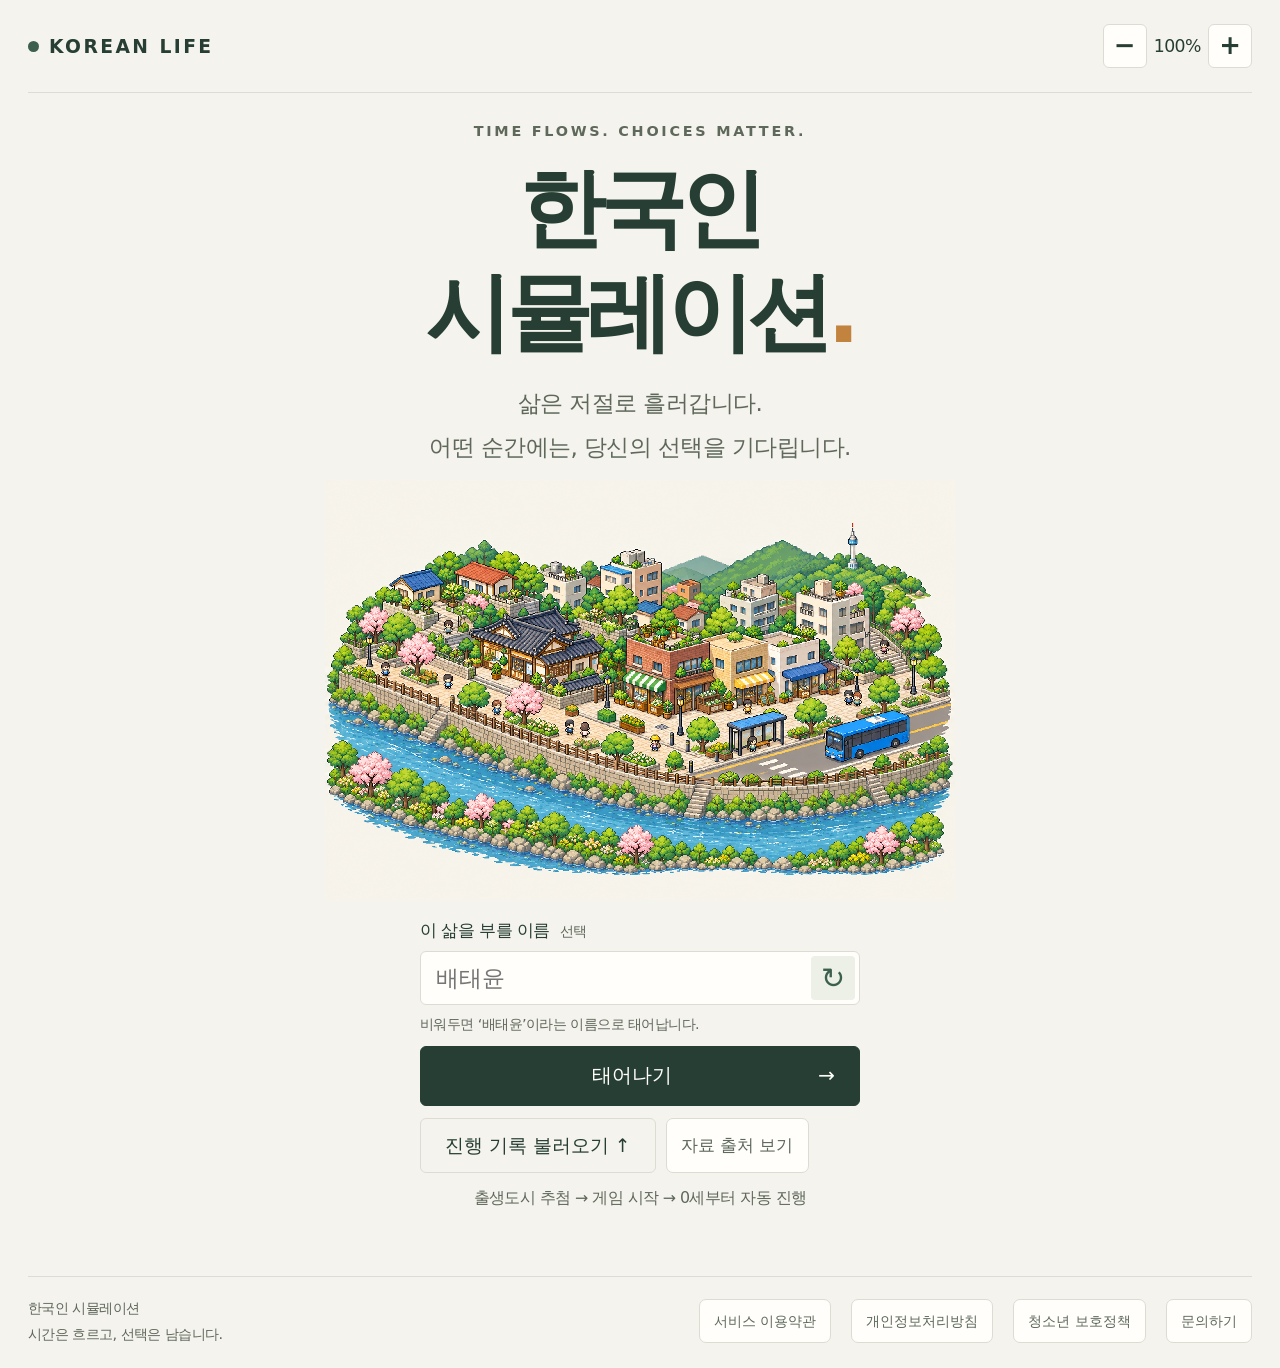
==== commit c7468802: "feat: publish recent news list and private middle school tuition (news-20261024)" ====
--- a/site/index.html
+++ b/site/index.html
@@ -1,5 +1,5 @@
 <!doctype html>
-<html lang="ko"><head><meta charset="utf-8"><meta name="viewport" content="width=device-width,initial-scale=1,viewport-fit=cover"><meta name="theme-color" content="#f5f3ed"><meta name="description" content="시간은 흐르고, 선택은 삶을 바꿉니다. 한국에서 살아가는 자동 진행 인생 시뮬레이션."><title>한국인 시뮬레이션 · Korean Life</title><link rel="stylesheet" href="./style.css?v=home-20261024"><link rel="stylesheet" href="./text-size.css?v=home-20261024"><link rel="stylesheet" href="./life-scene.css?v=home-20261024"><link rel="stylesheet" href="./responsive.css?v=home-20261024"><link rel="stylesheet" href="./career-browser.css?v=home-20261024"><link rel="stylesheet" href="./employment-browser.css?v=home-20261024"><link rel="stylesheet" href="./life-tools.css?v=home-20261024"><link rel="stylesheet" href="./family.css?v=home-20261024"><link rel="stylesheet" href="./household.css?v=home-20261024"><link rel="stylesheet" href="./daily-layout.css?v=home-20261024"><link rel="stylesheet" href="./decision-dialog.css?v=home-20261024"><link rel="stylesheet" href="./economy-ui.css?v=home-20261024"><link rel="stylesheet" href="./save-transfer.css?v=home-20261024"><link rel="stylesheet" href="./formed-family.css?v=home-20261024"><link rel="stylesheet" href="./investment.css?v=home-20261024"><link rel="stylesheet" href="./mobile-dashboard.css?v=home-20261024"><link rel="stylesheet" href="./debt.css?v=home-20261024"><link rel="stylesheet" href="./ux-improvements.css?v=home-20261024"><link rel="stylesheet" href="./focused-life.css?v=home-20261024"><link rel="stylesheet" href="./choice-recommendations.css?v=home-20261024"><link rel="stylesheet" href="./history-digest.css?v=home-20261024"></head>
+<html lang="ko"><head><meta charset="utf-8"><meta name="viewport" content="width=device-width,initial-scale=1,viewport-fit=cover"><meta name="theme-color" content="#f5f3ed"><meta name="description" content="시간은 흐르고, 선택은 삶을 바꿉니다. 한국에서 살아가는 자동 진행 인생 시뮬레이션."><title>한국인 시뮬레이션 · Korean Life</title><link rel="stylesheet" href="./style.css?v=news-20261024"><link rel="stylesheet" href="./text-size.css?v=news-20261024"><link rel="stylesheet" href="./life-scene.css?v=news-20261024"><link rel="stylesheet" href="./responsive.css?v=news-20261024"><link rel="stylesheet" href="./career-browser.css?v=news-20261024"><link rel="stylesheet" href="./employment-browser.css?v=news-20261024"><link rel="stylesheet" href="./life-tools.css?v=news-20261024"><link rel="stylesheet" href="./family.css?v=news-20261024"><link rel="stylesheet" href="./household.css?v=news-20261024"><link rel="stylesheet" href="./daily-layout.css?v=news-20261024"><link rel="stylesheet" href="./decision-dialog.css?v=news-20261024"><link rel="stylesheet" href="./economy-ui.css?v=news-20261024"><link rel="stylesheet" href="./save-transfer.css?v=news-20261024"><link rel="stylesheet" href="./formed-family.css?v=news-20261024"><link rel="stylesheet" href="./investment.css?v=news-20261024"><link rel="stylesheet" href="./mobile-dashboard.css?v=news-20261024"><link rel="stylesheet" href="./debt.css?v=news-20261024"><link rel="stylesheet" href="./ux-improvements.css?v=news-20261024"><link rel="stylesheet" href="./focused-life.css?v=news-20261024"><link rel="stylesheet" href="./choice-recommendations.css?v=news-20261024"><link rel="stylesheet" href="./history-digest.css?v=news-20261024"></head>
 <body><header><a class="brand" href="./" aria-label="처음으로"><span class="brand-dot"></span>KOREAN LIFE</a><div id="text-size-controls"></div><button class="secondary header-action" id="careers" type="button" aria-haspopup="dialog" disabled>직업 찾아보기</button><button class="secondary header-action" id="about" type="button" aria-haspopup="dialog">서비스 안내</button></header>
 <main><section id="asset-load-panel" class="asset-load-panel" role="status"><p id="asset-load-status" aria-live="polite">게임 자료를 준비하고 있습니다.</p><div class="asset-load-actions"><button id="asset-load-retry" class="secondary" type="button" hidden>실패한 자료 다시 받기</button><button id="asset-load-dismiss" class="quiet" type="button" hidden>게임 계속 보기</button></div></section><div id="progress-notices" tabindex="-1" aria-label="진행과 저장 안내"></div><section id="welcome" class="welcome"><div class="eyebrow">TIME FLOWS. CHOICES MATTER.</div><h1>한국인<br>시뮬레이션<span>.</span></h1><p class="intro">삶은 저절로 흘러갑니다.<br>어떤 순간에는, 당신의 선택을 기다립니다.</p><figure class="hero-illustration"><img src="./assets/korean-neighborhood-fullshot-v3.png" width="1536" height="1024" alt="한옥과 동네 가게, 아파트와 나무가 어우러진 강과 양쪽 강둑 전체가 보이는 가상 한국 동네의 도트 픽셀아트 풀샷" fetchpriority="high"></figure>
 <div class="start-box"><label for="name">이 삶을 부를 이름 <span>선택</span></label><div class="name-entry"><input id="name" maxlength="16" placeholder="" autocomplete="off" aria-describedby="name-hint"><button class="name-shuffle" id="suggest-name" aria-label="무작위 한글 이름 다시 추천">↻</button></div><p class="name-hint" id="name-hint"></p><button id="edit-birth-name" class="quiet" type="button" hidden>이름 변경</button><div class="start-actions"><button class="primary" id="start" disabled>태어나기 <span>→</span></button><button class="secondary" id="resume" hidden>이전 삶 이어하기</button></div><div class="save-start-actions"><button id="import-save" type="button" class="secondary" aria-haspopup="dialog" disabled>진행 기록 불러오기 ↑</button><button id="sources-open" type="button" class="quiet" aria-haspopup="dialog">자료 출처 보기</button></div><p class="small">출생도시 추첨 → 게임 시작 → 0세부터 자동 진행</p></div></section>
@@ -17,11 +17,11 @@
 <ul class="small" id="labor-summary"></ul><p class="small" id="seed"></p><div class="profile-actions"><button class="quiet" id="restart">시작 화면</button><button class="quiet" id="quick-download">진행 기록 저장 ↓</button><button class="quiet" id="game-import-save" type="button" aria-haspopup="dialog" disabled>기록 불러오기·백업 ↑</button></div></div></section></aside><section class="daily-life-panel" aria-label="지금의 일상과 삶의 초점"><section id="life-scene" aria-label="지금 삶의 도트 장면"></section><div class="daily-stats" tabindex="0" role="group" aria-label="건강 만족 배움 관계"><div><span id="health-label">건강</span><strong id="health"></strong><meter id="health-meter" aria-labelledby="health-label" min="0" max="100"></meter></div><div><span id="joy-label">만족</span><strong id="joy"></strong><meter id="joy-meter" aria-labelledby="joy-label" min="0" max="100"></meter></div><div><span id="learn-label">배움</span><strong id="learn"></strong><meter id="learn-meter" aria-labelledby="learn-label" min="0" max="100"></meter></div><div><span id="bond-label">관계</span><strong id="bond"></strong><meter id="bond-meter" aria-labelledby="bond-label" min="0" max="100"></meter></div></div><section class="cash-glance" aria-label="내 소지금"><div><span>내 소지금</span><strong id="personal-cash"></strong><small id="cash-month-change"></small></div><button id="cash-details-open" class="quiet" type="button" aria-haspopup="dialog">내역 보기 ›</button></section><section class="focus-panel"><details id="focus-options"><summary><span>삶의 초점 · <strong id="current-focus-label">균형</strong></span><span class="focus-change-label">변경</span></summary><div class="focus-group" role="group" aria-label="삶의 초점" aria-describedby="focus-description"><button data-focus="balance" aria-pressed="true">균형</button><button data-focus="learning" aria-pressed="false">배움</button><button data-focus="career" aria-pressed="false">일과 성장</button><button data-focus="health" aria-pressed="false">건강</button><button data-focus="relationships" aria-pressed="false">사람들</button></div></details><p id="focus-description" hidden></p><ul id="focus-effects" class="focus-effects" aria-live="polite"></ul></section><section id="home-settings" class="home-settings" hidden><h3>집</h3><p id="home-settings-text" class="small"></p><div id="home-settings-options" class="lifestyle-options" role="group" aria-label="집"></div></section><section id="lifestyle-settings" class="lifestyle-settings" hidden><h3>생활 수준</h3><p id="lifestyle-settings-text" class="small"></p><div id="lifestyle-settings-options" class="lifestyle-options" role="group" aria-label="생활 수준"></div></section><section id="health-status-panel" class="health-status-panel" hidden><h3>몸 상태</h3><dl id="health-status-facts" class="finance-facts"></dl><div id="injury-automation-settings" class="injury-automation-settings" hidden></div><details id="health-history"><summary>부상·회복 기록</summary><ol id="health-history-list" class="health-history-list"></ol></details></section></section></section>
 <section id="change-card" class="change-card" hidden><span class="eyebrow">나의 선택이 남긴 변화</span><ul id="changes"></ul></section>
 
-<aside class="recent-panel" aria-labelledby="recent-title"><h3 id="recent-title">최근 소식</h3><ol id="recent-important"></ol><p id="recent-empty" class="small">새로운 일상이 시작되고 있어요.</p></aside>
+<aside class="recent-panel" aria-labelledby="recent-title"><h3 id="recent-title">최근 소식</h3><ol id="recent-important" tabindex="0" aria-label="최근 소식 목록, 휠이나 화살표로 넘겨 보기"></ol><p id="recent-empty" class="small">새로운 일상이 시작되고 있어요.</p></aside>
 </div><dialog id="life-manager" class="focused-dialog" aria-labelledby="manager-title"><div class="dialog-top"><h2 id="manager-title" tabindex="-1">삶 관리</h2><button id="manager-close" class="dialog-close" type="button" aria-label="삶 관리 닫기">×</button></div><div class="manager-body"><nav class="manager-tabs" role="tablist" aria-label="관리 분류"><button id="manager-tab-learning" data-manager-group="learning" role="tab" aria-controls="manager-panel-learning" type="button">학업·일</button><button id="manager-tab-living" data-manager-group="living" role="tab" aria-controls="manager-panel-living" type="button">생활</button><button id="manager-tab-family" data-manager-group="family" role="tab" aria-controls="manager-panel-family" type="button">가족</button><button id="manager-tab-assets" data-manager-group="assets" role="tab" aria-controls="manager-panel-assets" type="button">재산</button></nav><section id="manager-panel-learning" data-manager-panel="learning" class="manager-panel" role="tabpanel" aria-labelledby="manager-tab-learning"></section><section id="manager-panel-living" data-manager-panel="living" class="manager-panel" role="tabpanel" aria-labelledby="manager-tab-living"></section><section id="manager-panel-family" data-manager-panel="family" class="manager-panel" role="tabpanel" aria-labelledby="manager-tab-family"></section><section id="manager-panel-assets" data-manager-panel="assets" class="manager-panel" role="tabpanel" aria-labelledby="manager-tab-assets"></section><div id="manager-help"></div><details class="manager-person"><summary>내 상태 자세히 보기</summary><div id="manager-profile"></div></details><details class="manager-record-menu"><summary>기록·저장</summary><div id="manager-save-actions"></div><button id="manager-records-open" class="secondary" type="button">돈의 기록 보기 ›</button></details><details id="life-actions" class="action-drawer" hidden><summary>선택 메뉴 <span id="life-actions-hint">학업 · 가족 · 취미 · 일</span></summary><div class="life-actionbar" role="group" aria-label="일과 능력에 관한 선택"><span class="life-action-label">삶의 선택</span><button id="education-manage" class="quiet" type="button" aria-haspopup="dialog" disabled>학업 관리 ›</button><button class="primary life-action-button" id="employment-open" type="button" aria-haspopup="dialog" disabled>취업·이직</button><button class="secondary life-action-button" id="training-open" type="button" aria-haspopup="dialog" disabled>자격·능력 훈련</button><button id="formed-family-open" type="button" class="secondary life-action-button" aria-haspopup="dialog">결혼·자녀</button><button id="family-open" class="control" type="button" aria-haspopup="dialog">가족 정보</button><button id="spending-open" class="secondary life-action-button" type="button" aria-haspopup="dialog" disabled>돈쓰기</button><button id="hobbies-open" class="secondary life-action-button" type="button" aria-haspopup="dialog" disabled>취미활동</button><button id="military-info-open" class="secondary life-action-button" type="button" aria-haspopup="dialog" hidden>복무 정보</button></div><details id="future-actions" class="future-actions"><summary>앞으로의 선택</summary><ul id="future-actions-list"></ul></details></details><section id="later-life-card" class="decision-recommendation" hidden></section></div></dialog><dialog id="records-dialog" class="focused-dialog records-dialog" aria-labelledby="records-title"><div class="dialog-top"><h2 id="records-title" tabindex="-1">삶의 기록</h2><button id="records-close" class="dialog-close" type="button" aria-label="삶의 기록 닫기">×</button></div><aside class="history-rail" aria-label="생활과 돈의 기록"><section class="timeline-panel" id="timeline-panel" aria-labelledby="timeline-title" tabindex="0"><div class="panel-title"><h3 id="timeline-title">흘러온 시간</h3><span id="history-count"></span></div><ol id="life-feed" class="life-feed"></ol><button class="secondary more" id="more-history" type="button" hidden>이전 기록 더 보기 ↓</button></section><section class="finance-panel" id="finance-panel" aria-labelledby="finance-title" tabindex="0"><div class="panel-title"><h3 id="finance-title">돈의 기록</h3><span id="money-history-count"></span></div><dl id="finance-overview" class="finance-facts"><div><dt>내 소지금</dt><dd id="cash-wallet"></dd></div><div><dt><button id="property-open-title" class="finance-asset-link" type="button" data-investment-tab="property" aria-haspopup="dialog">부동산</button></dt><dd><button id="property-wallet" class="finance-asset-link" type="button" data-investment-tab="property" aria-haspopup="dialog"></button></dd></div><div><dt><button id="investment-open-title" class="finance-asset-link" type="button" data-investment-tab="stock" aria-haspopup="dialog">투자 (주식·펀드)</button></dt><dd><button id="investment-wallet" class="finance-asset-link" type="button" data-investment-tab="stock" aria-haspopup="dialog"></button></dd></div><div><dt>대출금</dt><dd><button id="debt-balance" class="finance-asset-link" type="button" aria-haspopup="dialog" aria-label="대출금 확인 및 상환"></button></dd></div><div><dt>세후 연봉</dt><dd id="income"></dd></div><div><dt>생활비</dt><dd id="living-cost"></dd></div></dl><ol id="money-feed" class="life-feed"></ol><button class="secondary more" id="more-money-history" type="button" hidden>이전 돈 기록 더 보기 ↓</button></section></aside></dialog></section>
 <section id="ending" class="ending" hidden><figure class="ending-illustration"><img src="./assets/korean-neighborhood-fullshot-v3.png" width="1536" height="1024" alt="강과 양쪽 강둑 전체가 보이는 한국 동네 도트 픽셀아트 풀샷" loading="lazy"></figure><div class="eyebrow">A LIFE, IN YOUR OWN WORDS</div><p class="ending-age" id="ending-age">삶을 돌아보며</p><h1 id="ending-title"></h1><p id="ending-text"></p><div id="ending-metrics" class="ending-metrics"></div><p id="ending-cause" class="ending-cause" hidden></p><section id="ending-health-panel" class="ending-health-panel" hidden><h3>부상·회복 기록</h3><ol id="ending-health-history" class="health-history-list"></ol><section id="ending-service-settlement" hidden><h4>군복무 적금 정산</h4><dl id="ending-service-settlement-facts" class="finance-facts"></dl></section></section><div id="tags" class="tags"></div><div class="ending-actions"><button id="ending-family-open" class="secondary" type="button" aria-haspopup="dialog">가족 정보</button><button class="primary" id="again">다른 삶 살아보기 →</button><button class="secondary" id="download">나의 이야기 저장 ↓</button><button class="secondary" id="ending-import-save" type="button" aria-haspopup="dialog" disabled>기록 불러오기·백업 ↑</button></div><details class="timeline"><summary>한평생의 기록 펼치기</summary><p id="ending-history-count" class="small"></p><ol id="ending-history"></ol><button id="ending-more-history" class="secondary" type="button" hidden>이전 기록 더 보기 ↓</button></details></section><p id="message" role="status" class="message"></p></main>
 <footer><div class="footer-brand"><span>한국인 시뮬레이션</span><span>시간은 흐르고, 선택은 남습니다.</span></div><nav class="footer-policies" aria-label="하단 서비스 정책"><button class="quiet" id="footer-terms" data-policy="terms">서비스 이용약관</button><button class="quiet" id="footer-privacy" data-policy="privacy">개인정보처리방침</button><button class="quiet" id="footer-youth" data-policy="youth">청소년 보호정책</button><button class="quiet" id="footer-contact" data-policy="contact">문의하기</button></nav></footer>
 <dialog id="sources-dialog" class="life-tools-dialog" aria-labelledby="sources-title"><div class="dialog-top"><h2 id="sources-title" tabindex="-1">자료 출처와 게임 가정</h2><button id="sources-close" class="dialog-close" type="button" aria-label="자료 출처 닫기">×</button></div><div class="life-tool-body"><p class="small">게임에 쓰인 공개 자료와, 실제 통계가 아닌 게임 설정을 모았습니다.</p><div id="sources-body"></div></div></dialog><dialog id="military-info" class="life-tools-dialog" aria-labelledby="military-info-title"><div class="dialog-top"><h2 id="military-info-title" tabindex="-1">복무 정보</h2><button id="military-info-close" class="dialog-close" type="button" aria-label="복무 정보 닫기">×</button></div><div class="life-tool-body"><section id="military-career-summary" hidden><h3>현재 복무 상태</h3><dl id="military-career-facts" class="finance-facts"></dl></section><p id="military-provided-note" class="small" hidden>복무 중 숙식 제공</p><section id="military-pay-summary" class="military-savings" hidden><h4>군 복무 월급</h4><dl id="military-pay-facts" class="finance-facts"></dl><section id="military-payment" hidden><h5>최근 지급 명세</h5><dl id="military-payment-facts" class="finance-facts"></dl></section></section><section id="military-savings-summary" class="military-savings" hidden><h4>군복무 적금</h4><dl id="military-account-facts" class="finance-facts"></dl><section id="military-settlement" hidden><h5 id="military-settlement-title">전역 정산 내역</h5><dl id="military-settlement-facts" class="finance-facts"></dl></section></section></div><section id="service-review-panel" hidden></section></dialog>
 <dialog id="decision-dialog" class="decision-dialog" aria-modal="true" aria-labelledby="event-title" aria-describedby="event-text"><div class="decision-dialog-top"><span>삶의 갈림길</span><button id="decision-fold" type="button" class="secondary">− 잠시 접고 게임 보기</button></div><section class="story-card" id="story-card"><div class="card-meta"><span class="card-number" id="card-number"></span><span class="card-state" id="card-state"></span></div><h2 id="event-title" tabindex="-1"></h2><p id="event-text"></p><div id="choices"></div><p id="decision-error" role="alert"></p><div class="flow-note" id="flow-note"><span class="flow-line"></span><span id="flow-copy">다음 계절로 이어지고 있습니다.</span></div></section></dialog>
 <dialog id="info" aria-labelledby="policy-title"><div class="dialog-top"><h2 id="policy-title" tabindex="-1">서비스 이용약관</h2><button class="dialog-close" id="close-info" aria-label="팝업 닫기">×</button></div><nav class="policy-tabs" aria-label="서비스 정책"><button data-policy="terms" aria-pressed="true">이용약관</button><button data-policy="privacy" aria-pressed="false">개인정보</button><button data-policy="youth" aria-pressed="false">청소년 보호</button><button data-policy="contact" aria-pressed="false">문의하기</button></nav><div class="policy-content"><div id="policy-copy"></div><section id="terms-appendix"><p>이 게임은 실제 공개 자료와 별도로 만든 가상 규칙을 함께 사용합니다. 사람의 인생을 통계로 판정하거나 성공 순위를 매기지 않습니다.</p><h3>현재 실제 자료가 쓰이는 곳</h3><ul id="source-list"></ul><p id="birth-definition"></p><h3>게임을 위해 정한 값</h3><p>가구 배경, 자동 사건의 빈도, 진학·직업·이사 경로, 소득·생활비·돌봄 비용, 건강·관계 점수와 생활 초점의 효과는 모두 게임용 가정입니다. 시간은 월 단위로 흐르며 중요한 갈림길에서 멈춥니다. 새 삶은 나이대에 진입할 때 국내 생명표의 연간 사망확률 평균으로 가상 사망 여부를 한 번 추첨합니다. 사망 또는 사용자 요청으로 정한 120세 게임 상한에서 마칩니다. 과거 저장 기록은 기존 종료 규칙을 유지합니다. 성별·입영 자격·학교 합격 확률·구체적 질병·개인의 실제 수명·세금·연금을 판정하지 않습니다.</p><p>등록금은 공개 연간 평균과 전공별 게임 배율을 적용해 재학 중 매월 반영합니다. 학업 기간은 경로별 48개월 또는 72개월이며, 복무·학비 준비 휴학 중에는 학업과 납부를 멈춥니다. 장학금·물가 변화는 반영하지 않습니다. 복무 경로는 대상자라는 게임 가정입니다.</p><h3>지도와 삽화</h3><ul id="map-source-list"></ul><p>화면의 동네 삽화는 AI로 생성한 도트 픽셀아트의 가상 풍경입니다. 진행 장면의 캐릭터·복장과 대표 배경은 나이·활동·거주지에 맞춰 바뀌는 연출이며 실제 인물·도시 사진을 뜻하지 않습니다. 출생도시의 실제 사진을 뜻하지 않습니다.</p><p class="small" id="data-version"></p><section aria-labelledby="runtime-status-title"><h3 id="runtime-status-title">공개 자료 갱신</h3><dl id="runtime-update-facts" class="finance-facts"></dl></section></section><section id="contact-actions" hidden><div class="contact-card"><span>운영자</span><strong id="contact-operator"></strong><span>문의 이메일</span><strong id="contact-email"></strong></div><p id="contact-channel-note"></p><a id="contact-mail" class="primary contact-mail" hidden>이메일로 문의하기 ›</a><label class="contact-template-label" for="contact-template">문의 양식</label><textarea id="contact-template" readonly rows="7" aria-describedby="contact-status"></textarea><button class="secondary" id="copy-contact">문의 양식 복사</button><p id="contact-status" class="small" role="status"></p></section></div></dialog>
-<dialog id="injury-care-dialog" class="decision-dialog" aria-modal="true" aria-labelledby="injury-care-title" aria-describedby="injury-care-description"><div class="decision-dialog-top"><span>부상 대응</span><button id="injury-care-fold" type="button" class="secondary">− 잠시 접고 게임 보기</button></div><section class="story-card"><h2 id="injury-care-title" tabindex="-1">몸을 돌볼 시간</h2><p id="injury-care-description"></p><div id="injury-care-choices"></div><p id="injury-care-error" role="alert"></p></section></dialog><script type="module" src="./app.mjs?v=home-20261024"></script></body></html>
+<dialog id="injury-care-dialog" class="decision-dialog" aria-modal="true" aria-labelledby="injury-care-title" aria-describedby="injury-care-description"><div class="decision-dialog-top"><span>부상 대응</span><button id="injury-care-fold" type="button" class="secondary">− 잠시 접고 게임 보기</button></div><section class="story-card"><h2 id="injury-care-title" tabindex="-1">몸을 돌볼 시간</h2><p id="injury-care-description"></p><div id="injury-care-choices"></div><p id="injury-care-error" role="alert"></p></section></dialog><script type="module" src="./app.mjs?v=news-20261024"></script></body></html>
--- a/site/focused-life.css
+++ b/site/focused-life.css
@@ -35,7 +35,7 @@
 .focus-panel #focus-effects{margin:0;font-size:calc(10px * var(--base-text-scale,1.44) * var(--user-text-scale,1))}
 .recent-panel{min-width:0;padding:18px 20px;border:1px solid var(--line);border-radius:9px;background:var(--paper)}
 .recent-panel h3{margin:0 0 12px;font-size:calc(15px * var(--base-text-scale,1.44) * var(--user-text-scale,1))}
-#recent-important{padding:0;margin:0;list-style:none}
+#recent-important{padding:0 6px 0 0;margin:0;list-style:none;max-height:min(62vh,560px);overflow-y:auto;overscroll-behavior:contain;scrollbar-gutter:stable}
 #recent-important li{display:grid;gap:7px;padding:14px 0;border-bottom:1px solid var(--line)}
 #recent-important li:last-child{border-bottom:0}
 #recent-important span{font-size:calc(10px * var(--base-text-scale,1.44) * var(--user-text-scale,1));color:var(--muted)}
